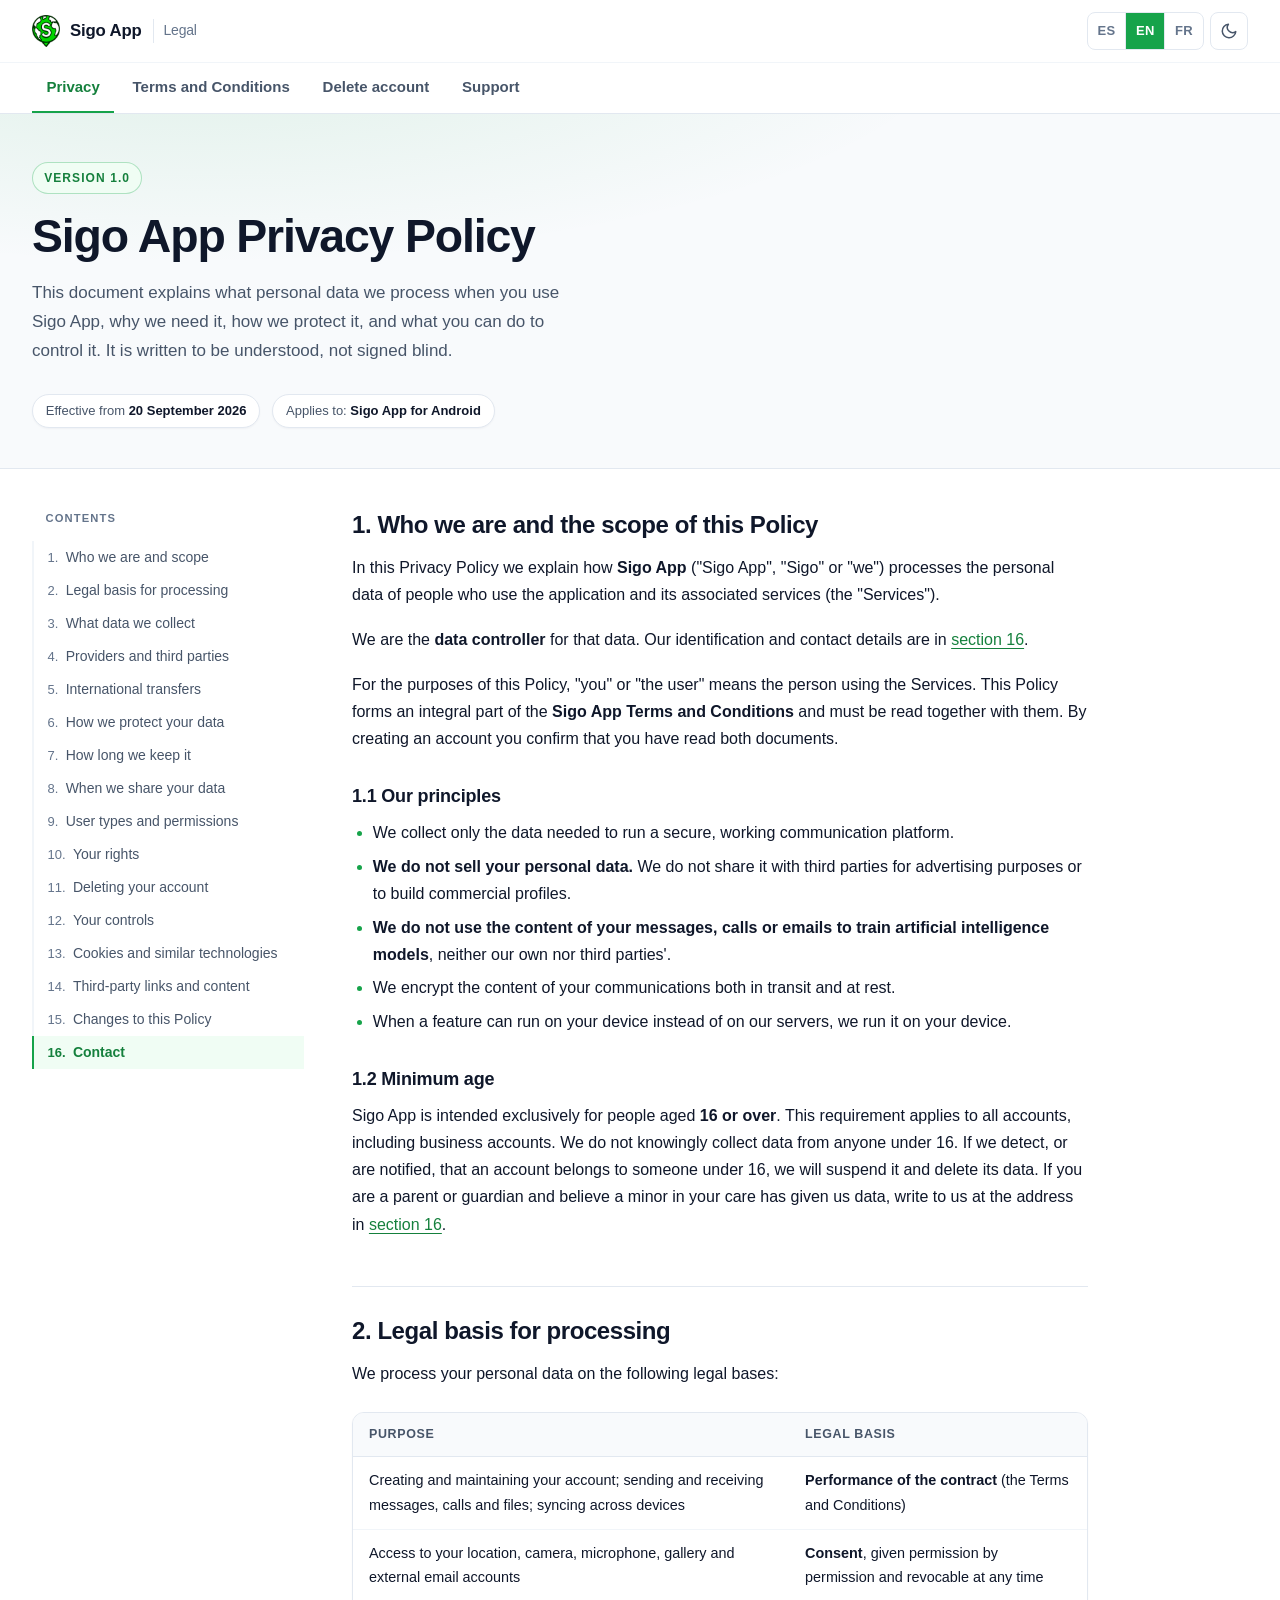
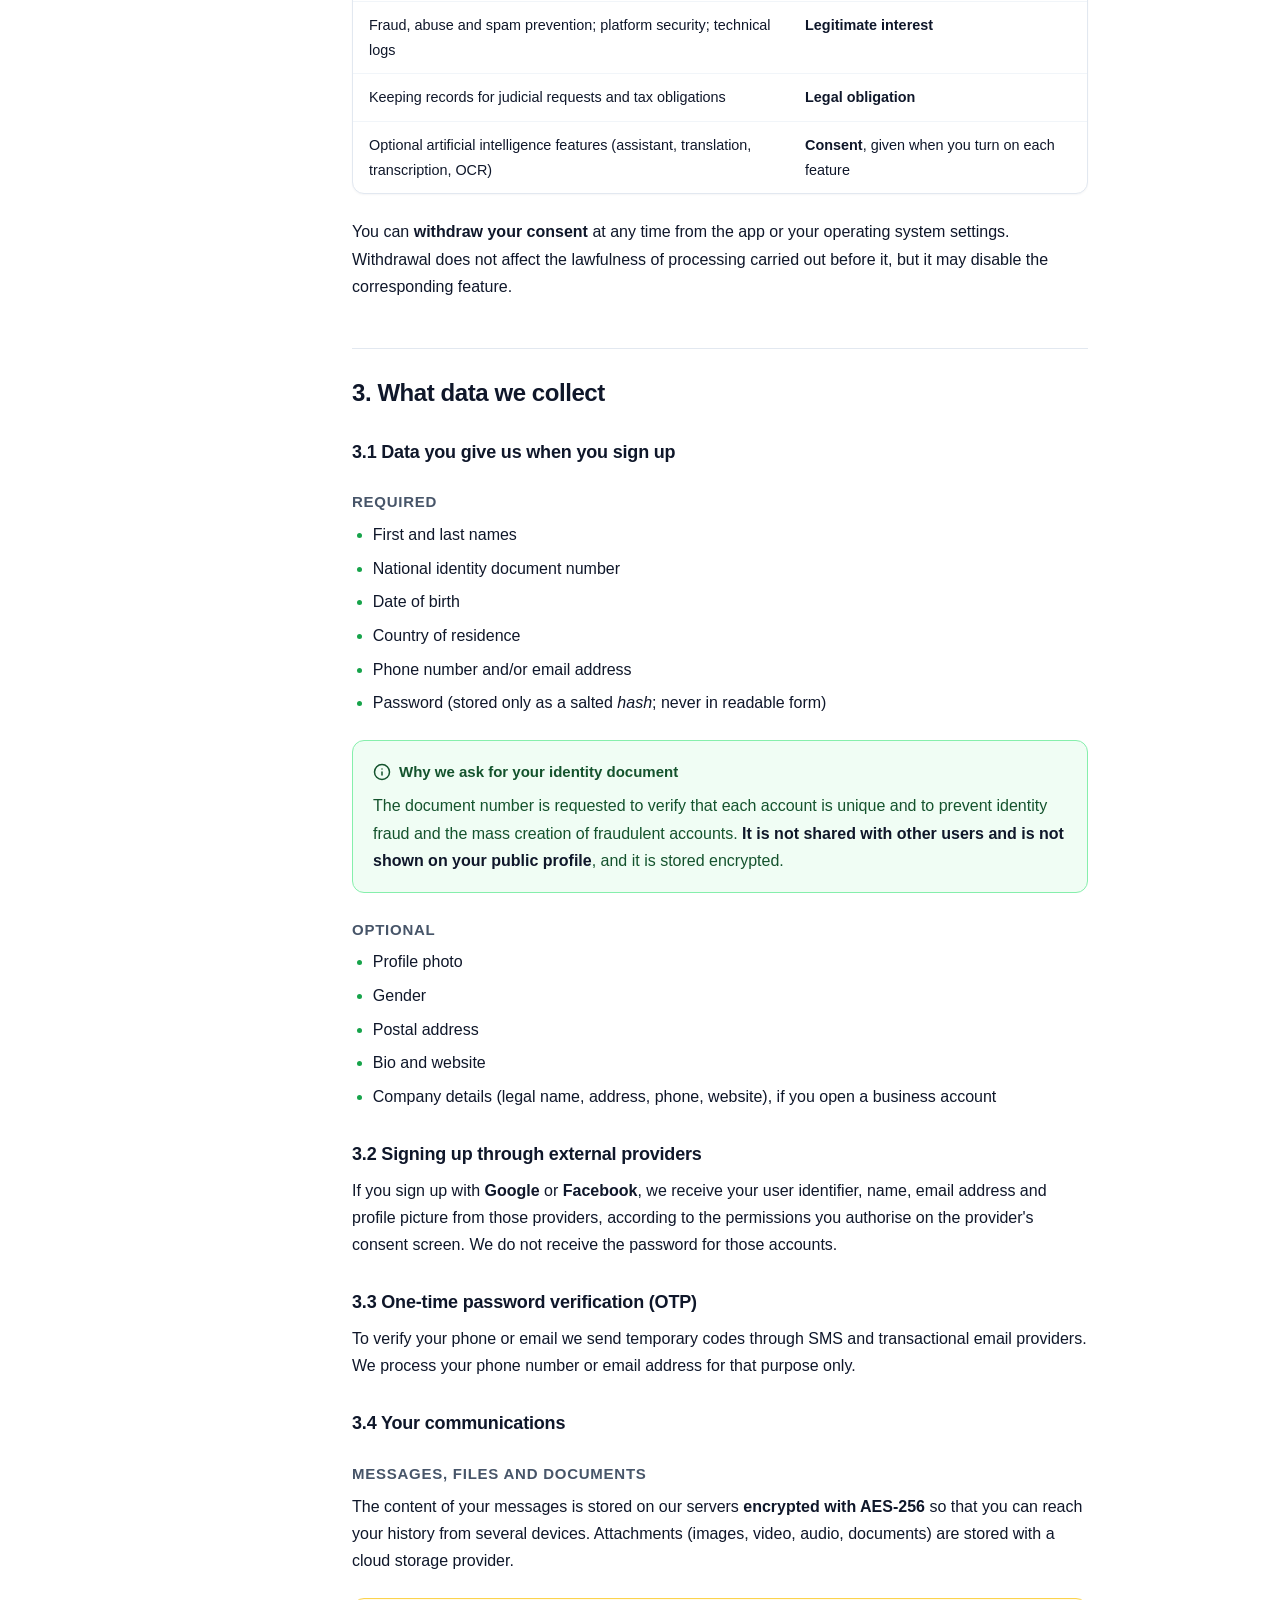
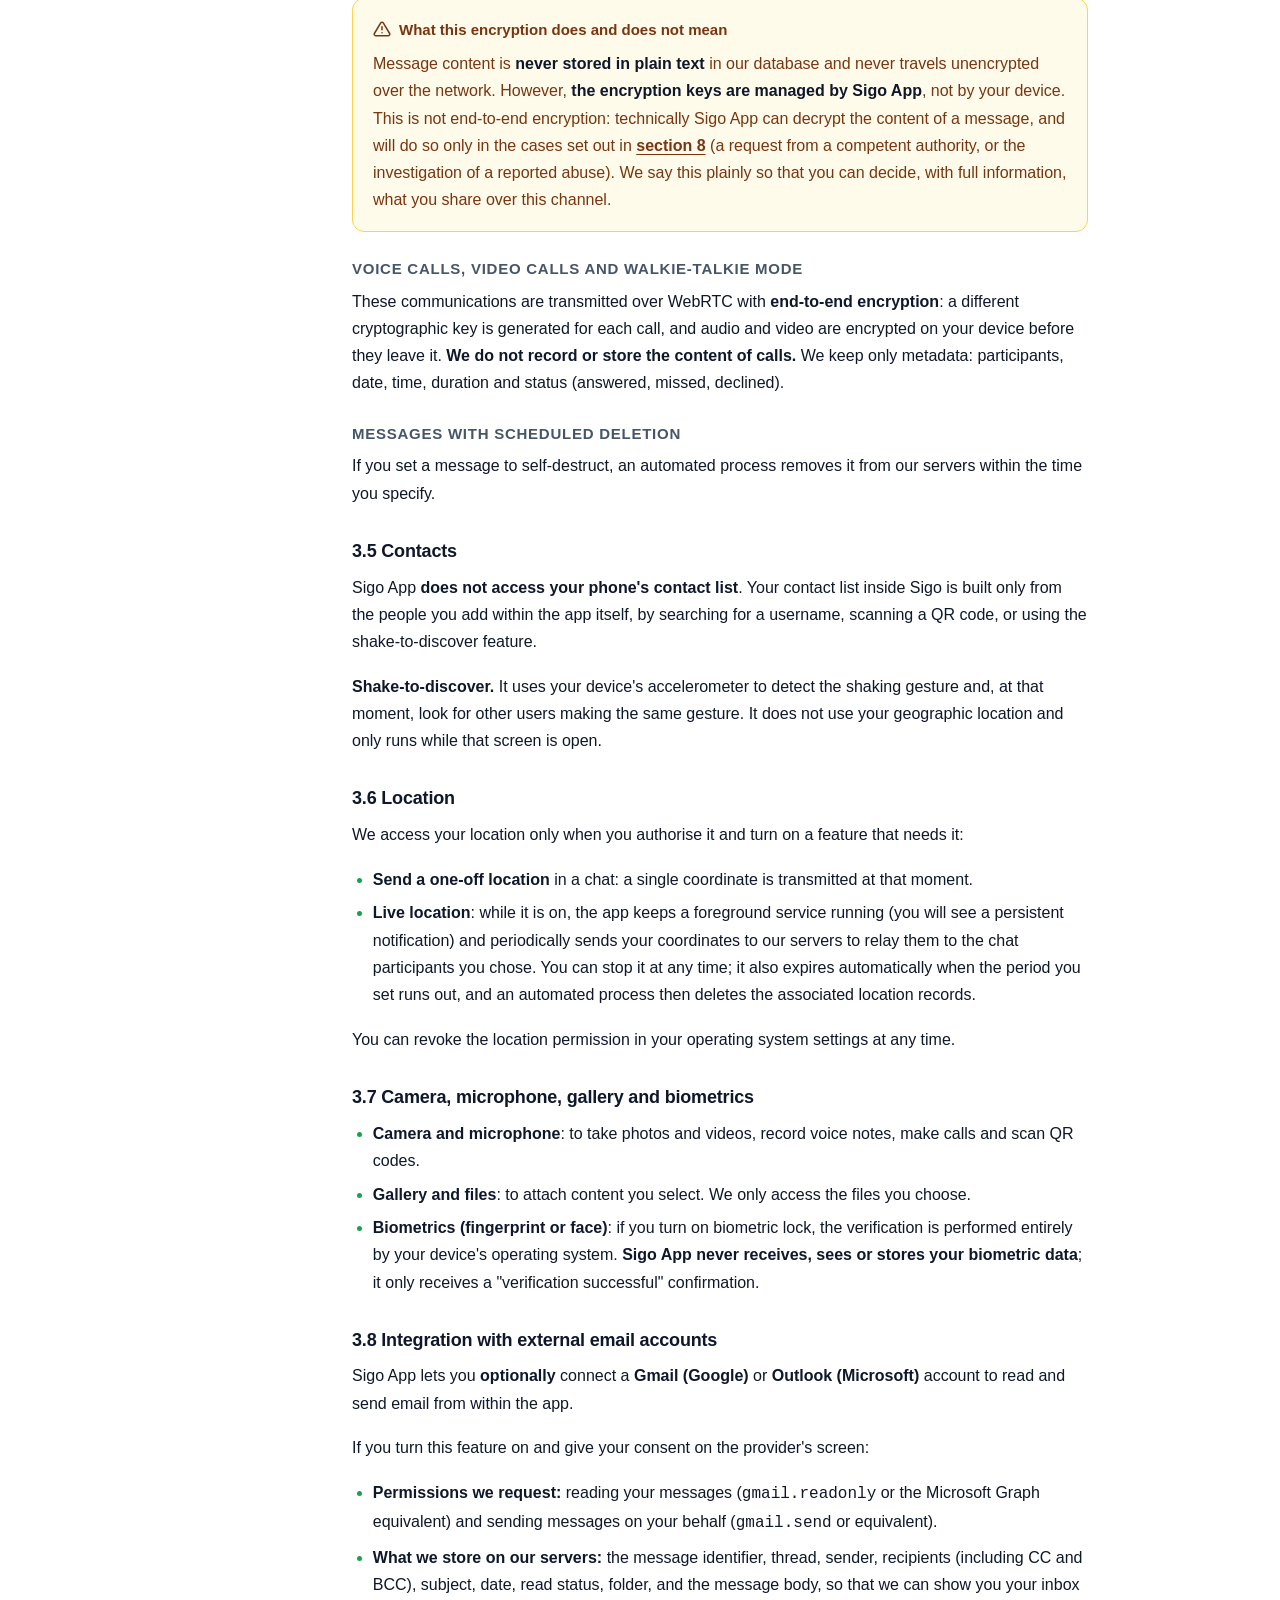
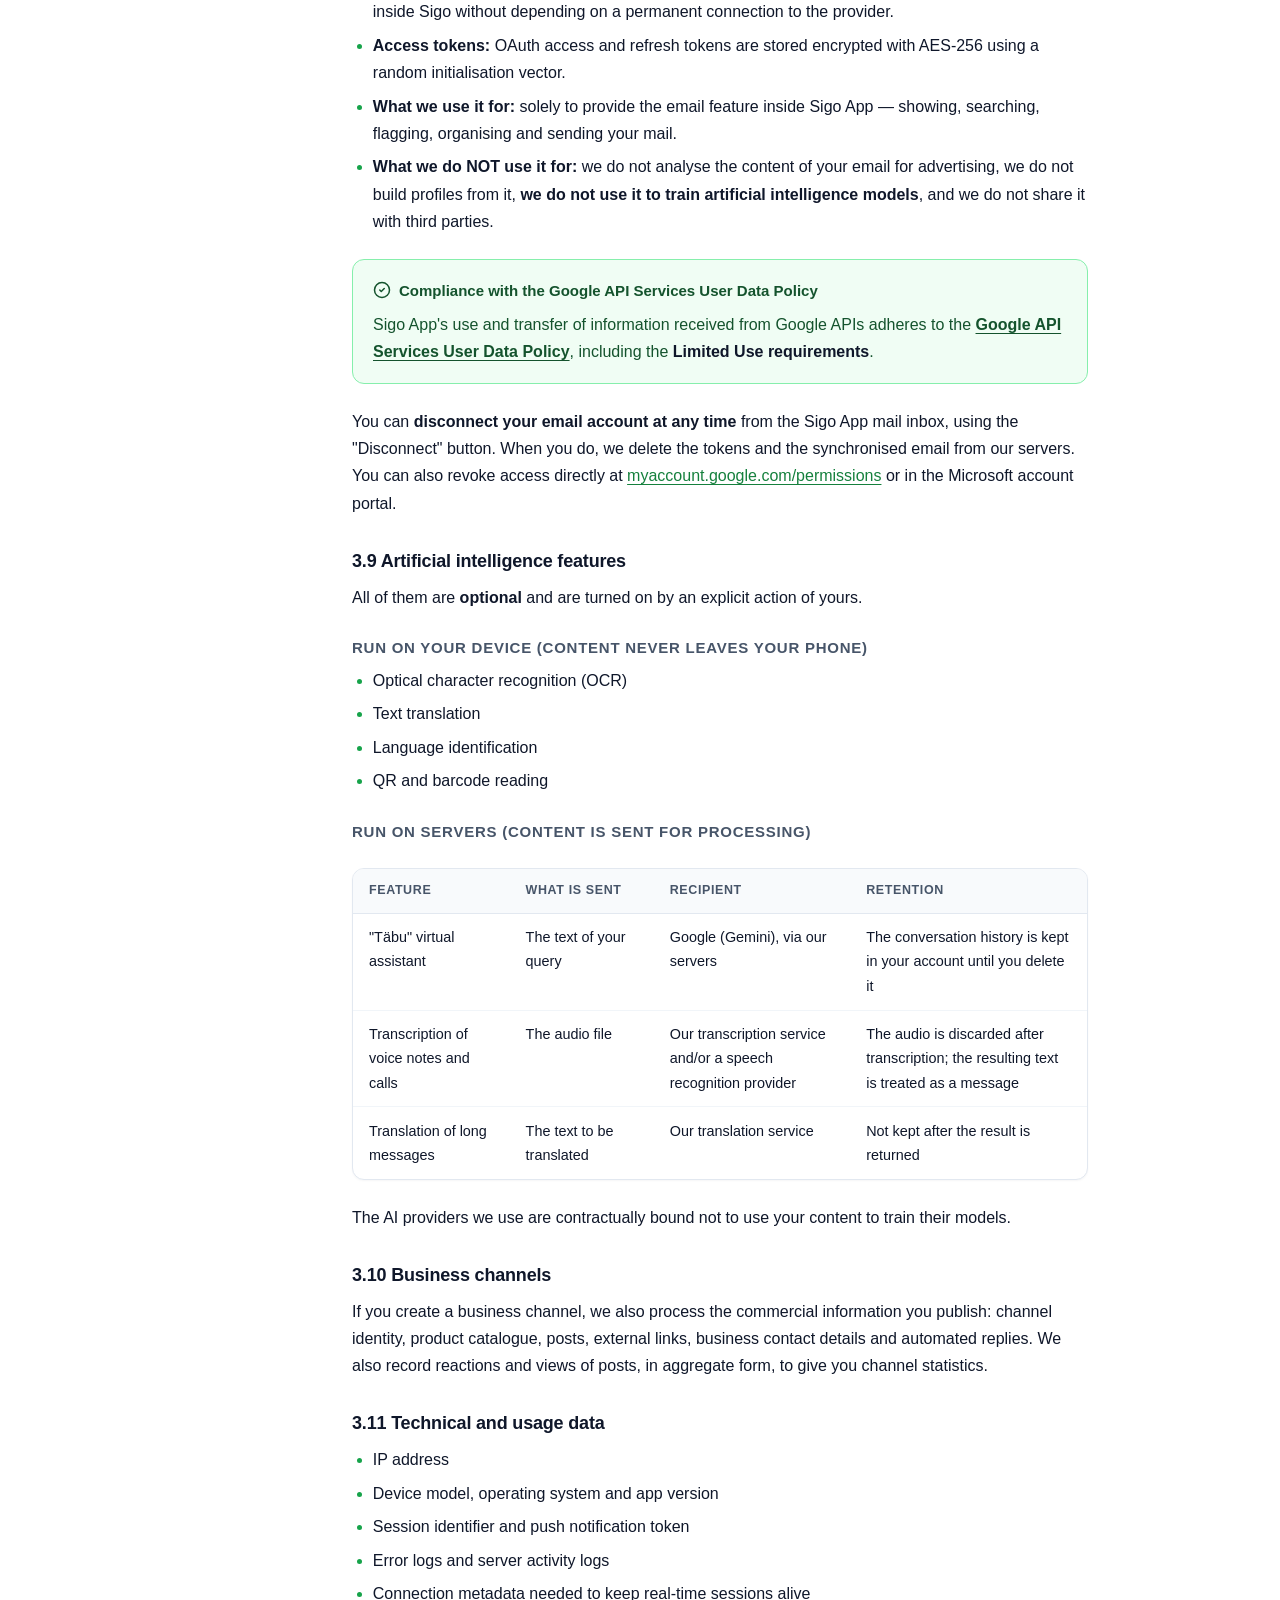
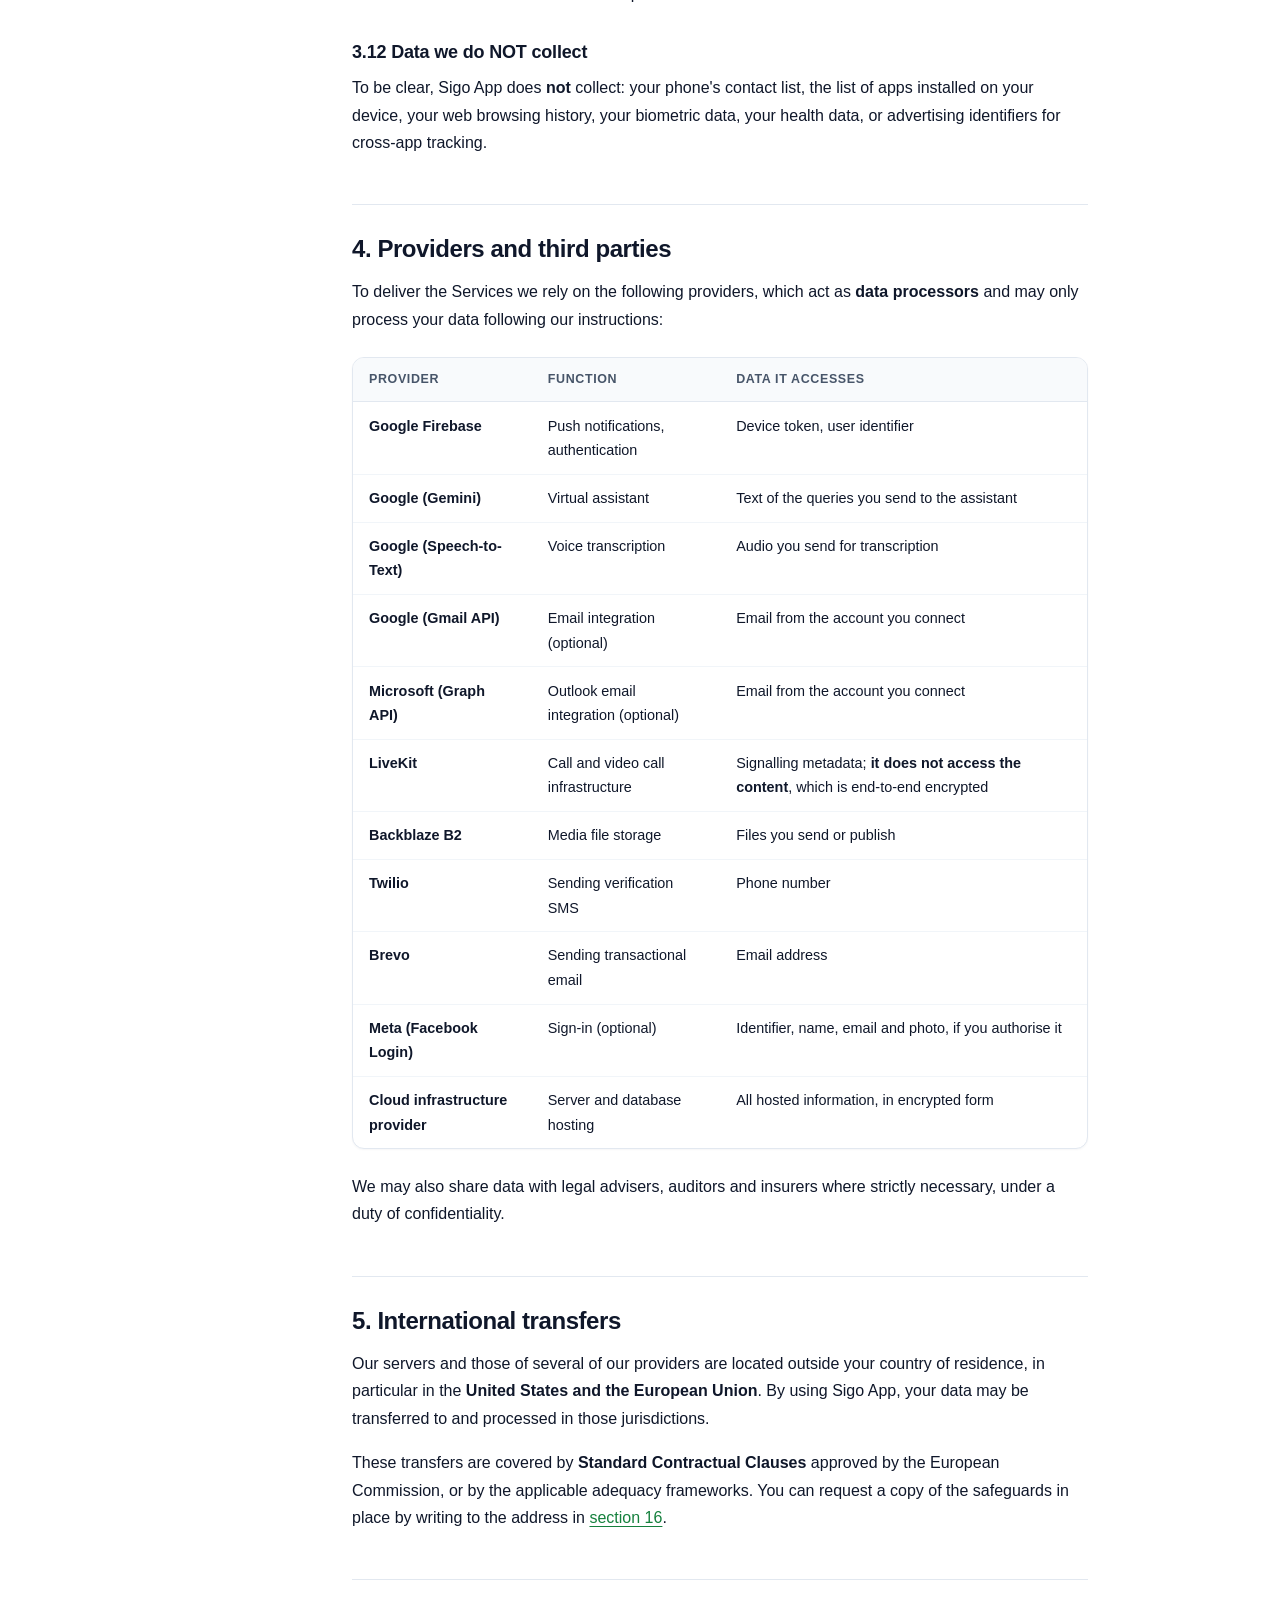
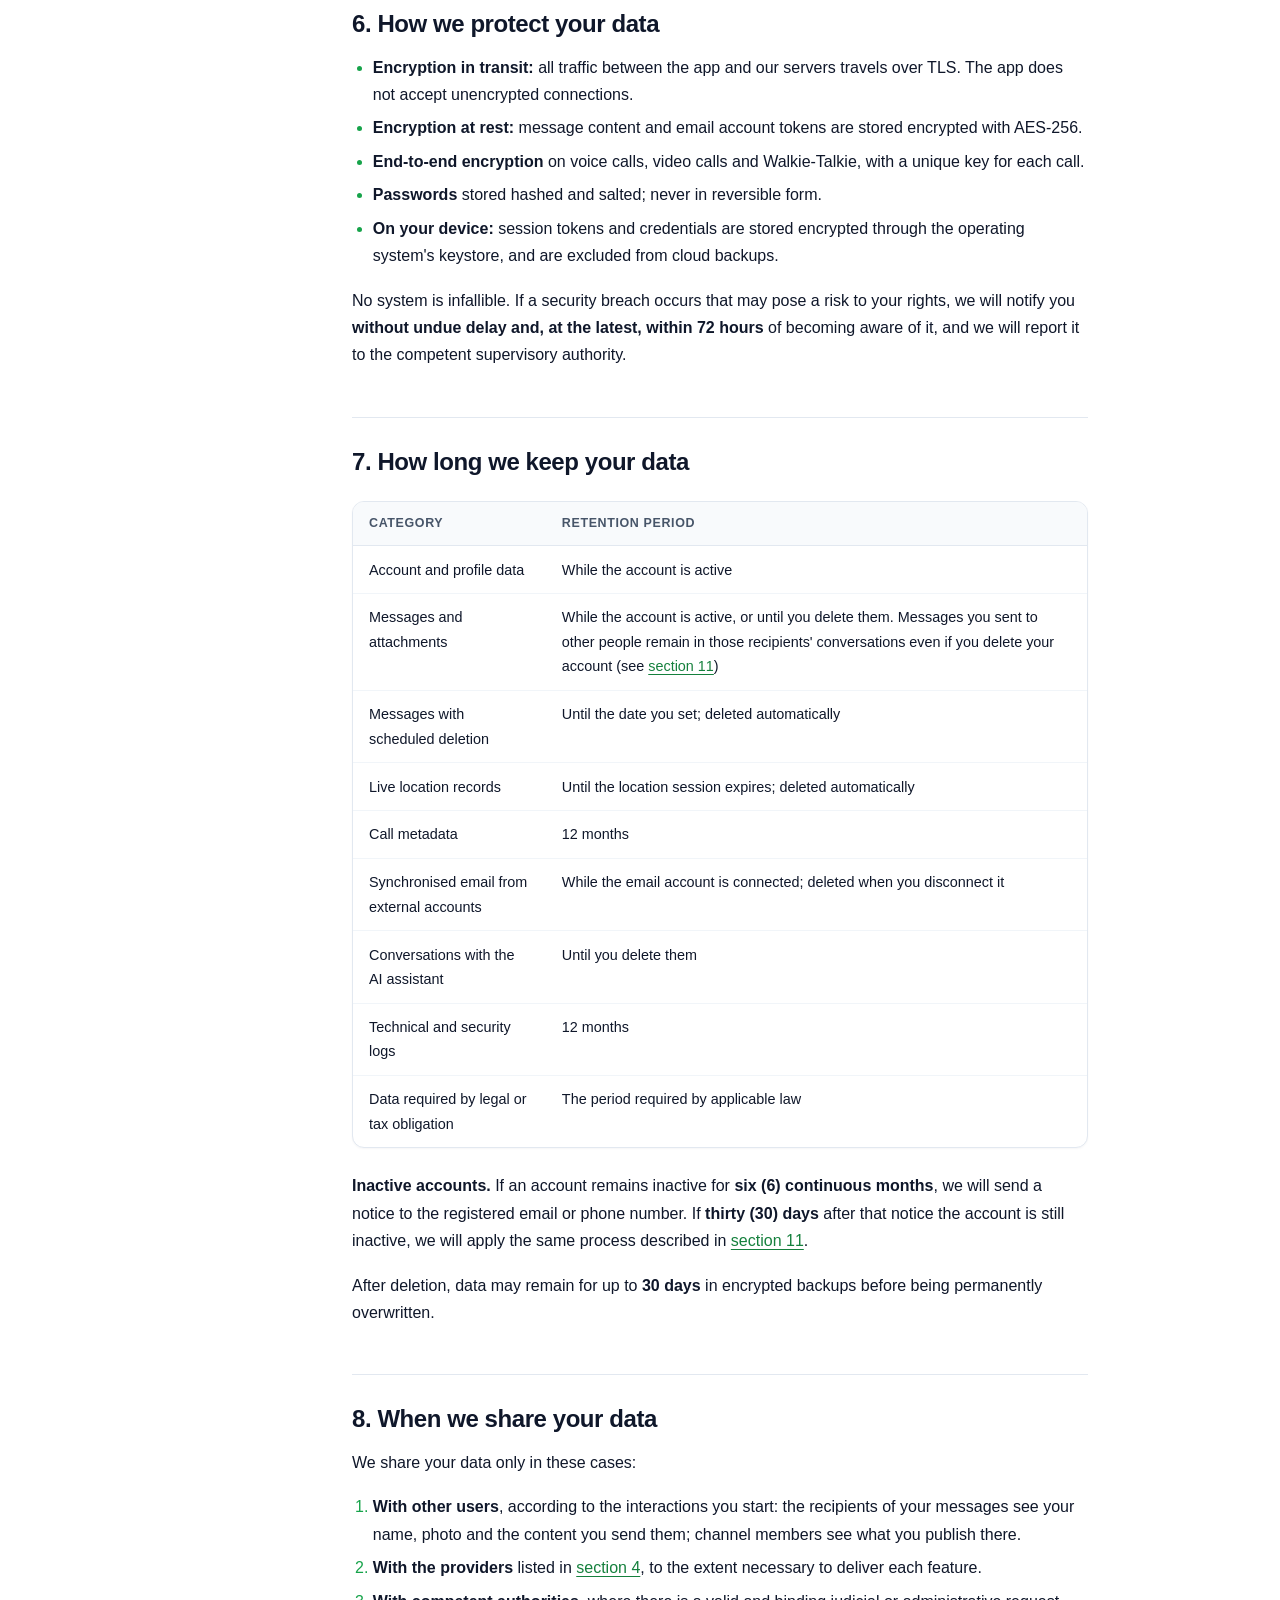
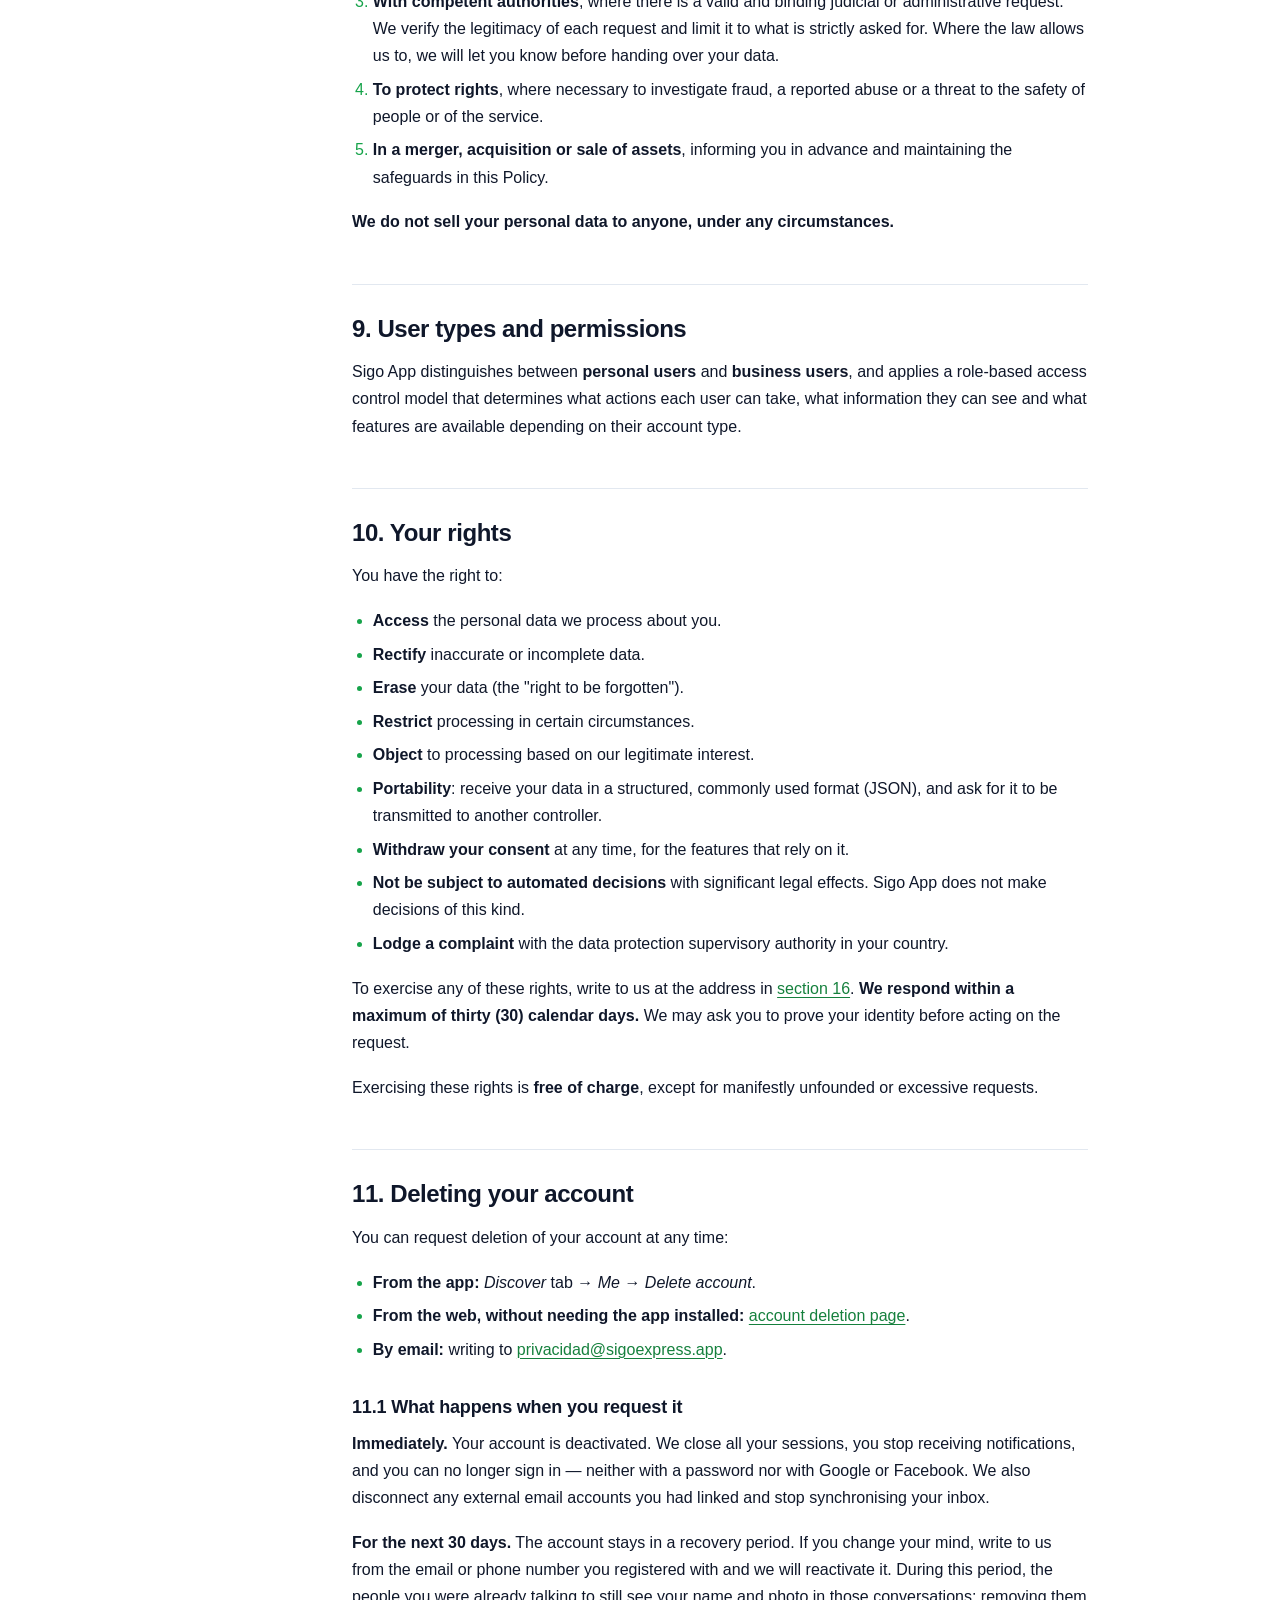
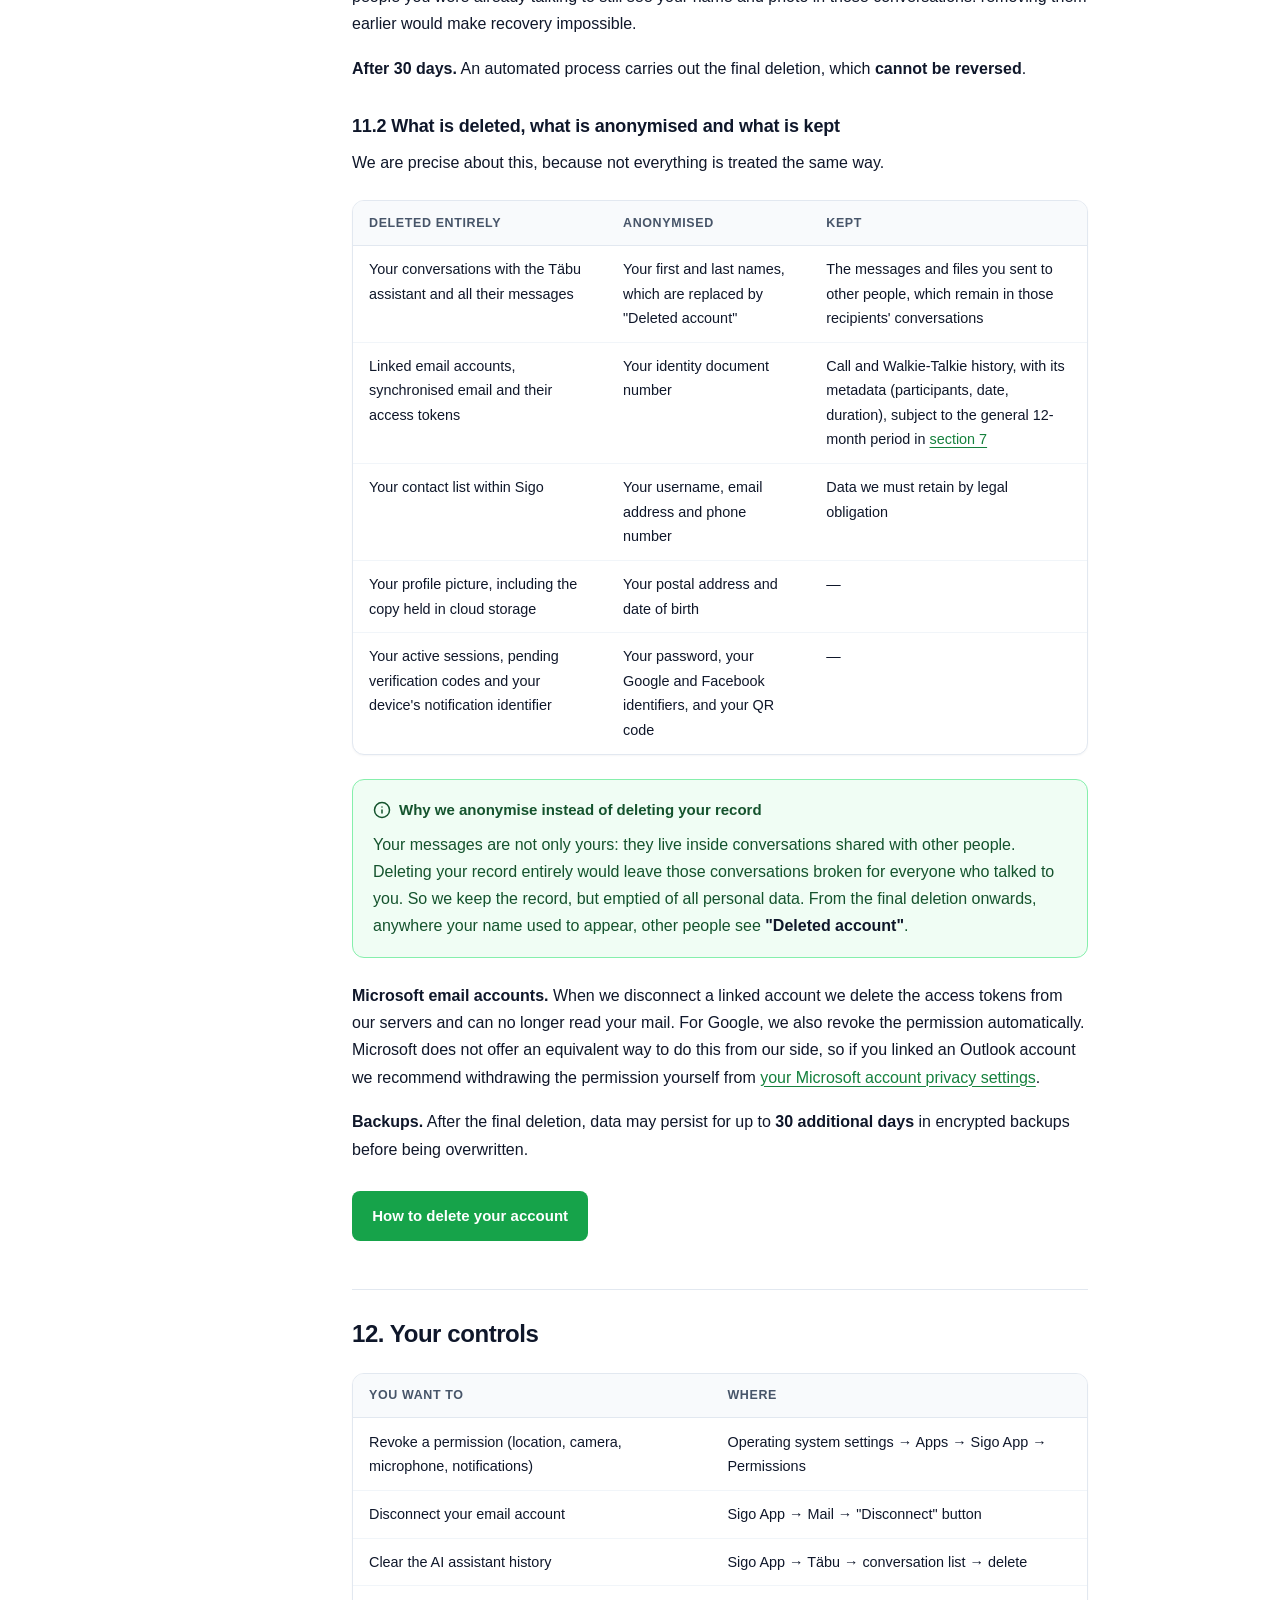
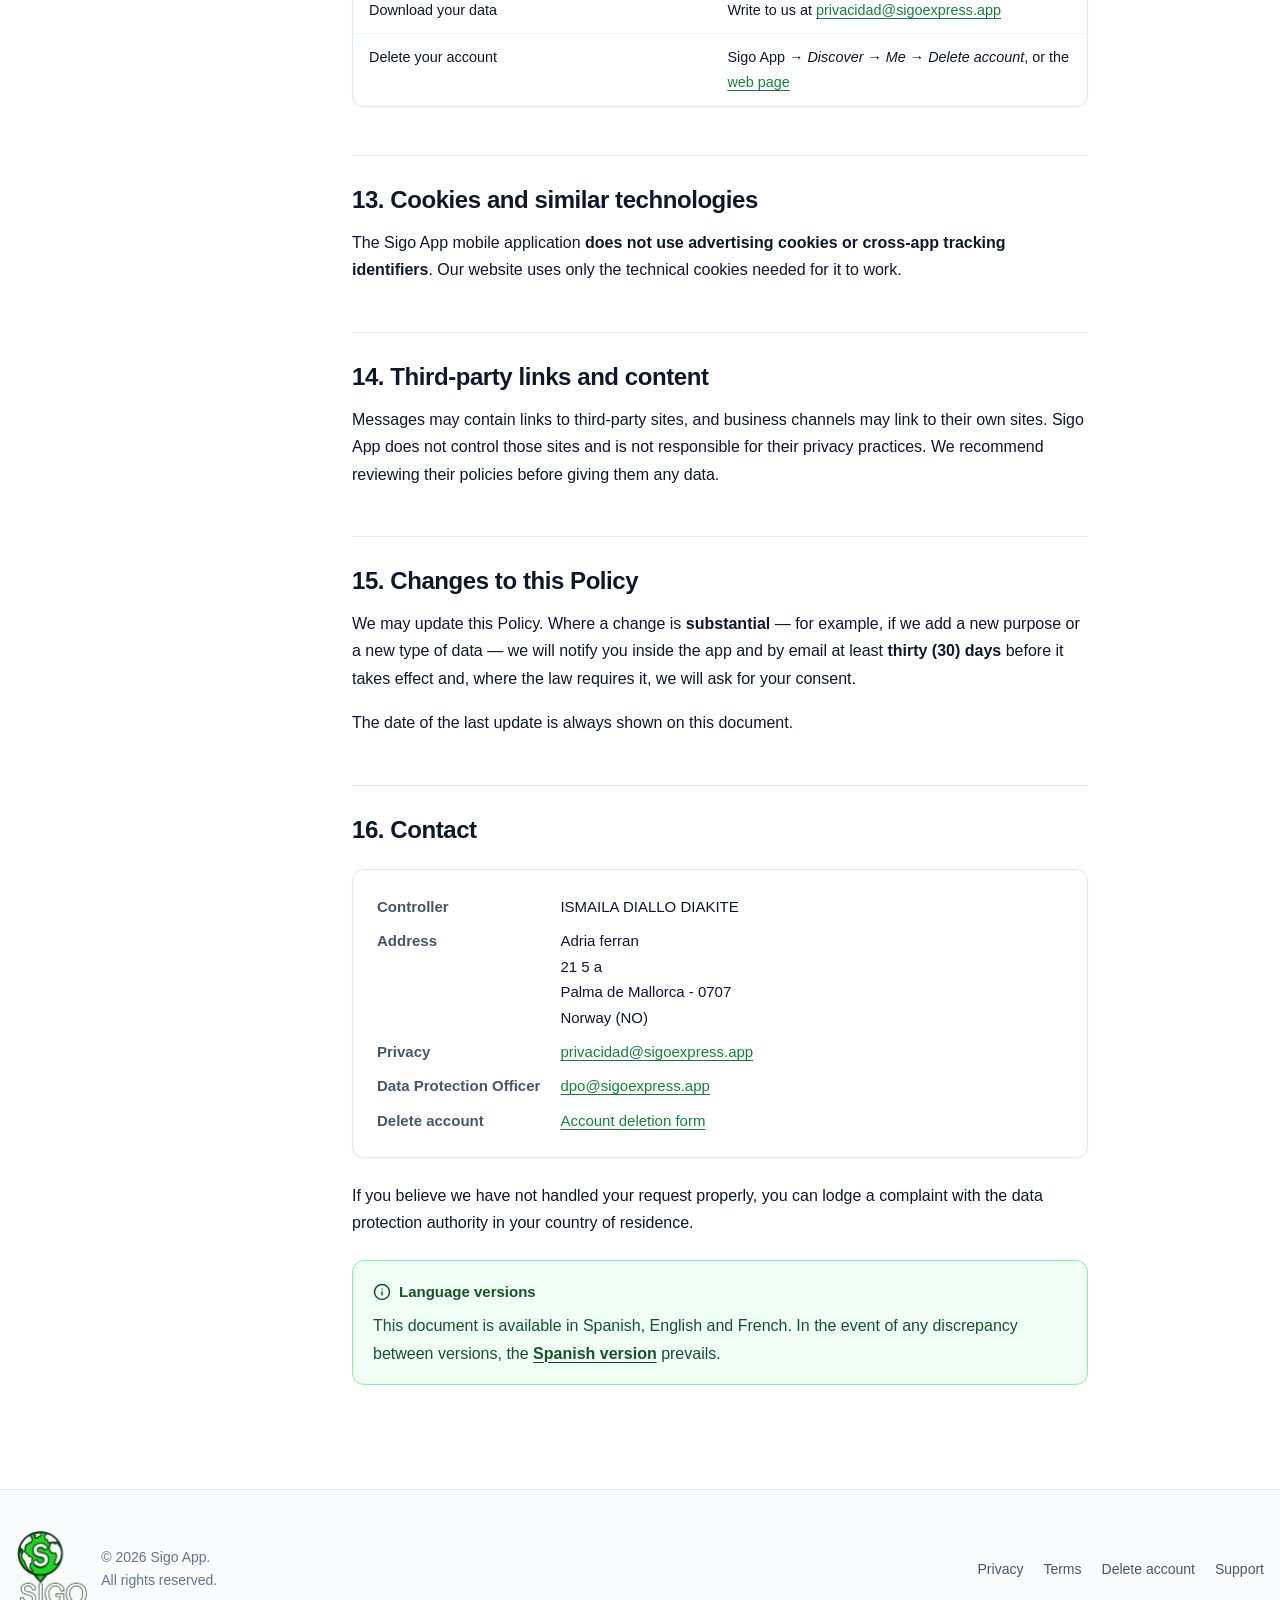
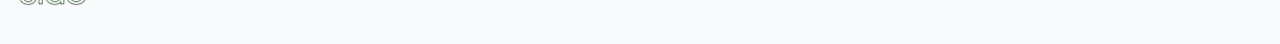
==== en/index.html @ d5df41c6 "Publicar políticas legales de Sigo App" ====
<!doctype html>
<html lang="en">
<head>
<meta charset="utf-8">
<meta name="viewport" content="width=device-width, initial-scale=1">
<title>Privacy Policy · Sigo App</title>
<meta name="description" content="Sigo App Privacy Policy: what data we collect, how we protect it, who we share it with, and how to exercise your rights.">
<meta name="robots" content="index, follow">
<meta property="og:type" content="website">
<meta property="og:title" content="Privacy Policy · Sigo App">
<meta property="og:description" content="What data Sigo App collects, how it protects it, and how to exercise your rights.">
<meta property="og:locale" content="en_US">
<link rel="alternate" hreflang="es" href="../index.html">
<link rel="alternate" hreflang="en" href="../en/index.html">
<link rel="alternate" hreflang="fr" href="../fr/index.html">
<link rel="alternate" hreflang="x-default" href="../index.html">
<link rel="icon" type="image/png" sizes="32x32" href="../assets/favicon-32.png">
<link rel="apple-touch-icon" sizes="180x180" href="../assets/apple-touch-icon.png">
<meta property="og:image" content="../assets/og-image.png">
<link rel="stylesheet" href="../assets/styles.css">
</head>
<body>

<a class="skip-link" href="#contenido">Skip to content</a>

<header class="site-header">
  <div class="site-header__inner">
    <a class="brand" href="../en/index.html">
      <img class="brand__logo" src="../assets/logo-mark.png" alt="" width="85" height="96">
      Sigo App
      <span class="brand__sub">Legal</span>
    </a>

    <div class="site-header__spacer"></div>

    <div class="header-actions">
      <nav class="lang-switch" aria-label="Language">
        <a href="../index.html" hreflang="es" lang="es" title="Español">ES</a>
        <a href="../en/index.html" hreflang="en" lang="en" aria-current="true" title="English">EN</a>
        <a href="../fr/index.html" hreflang="fr" lang="fr" title="Français">FR</a>
      </nav>
      <button class="icon-btn toc-toggle" data-toc-toggle aria-expanded="false"
              aria-controls="toc" aria-label="Open contents">
        <svg viewBox="0 0 24 24" fill="none" stroke="currentColor" stroke-width="2"
             stroke-linecap="round" aria-hidden="true">
          <path d="M4 6h16M4 12h16M4 18h16"/>
        </svg>
      </button>
      <button class="icon-btn" data-theme-toggle aria-label="Switch theme">
        <svg viewBox="0 0 24 24" fill="none" stroke="currentColor" stroke-width="2"
             stroke-linecap="round" stroke-linejoin="round" aria-hidden="true">
          <path d="M21 12.79A9 9 0 1 1 11.21 3 7 7 0 0 0 21 12.79Z"/>
        </svg>
      </button>
    </div>
  </div>

  <nav class="site-nav" aria-label="Legal documents">
    <div class="site-nav__inner">
      <a href="../en/index.html" aria-current="page">Privacy</a>
      <a href="../en/terms.html">Terms and Conditions</a>
      <a href="../en/delete-account.html">Delete account</a>
      <a href="../en/support.html">Support</a>
    </div>
  </nav>
</header>

<section class="hero">
  <div class="hero__inner">
    <p class="eyebrow">Version 1.0</p>
    <h1>Sigo App Privacy Policy</h1>
    <p class="hero__lede">
      This document explains what personal data we process when you use Sigo App, why we need it, how we protect it, and what you can do to control it. It is written to be understood, not signed blind.
    </p>
    <ul class="hero__meta">
      <li>Effective from <strong>20 September 2026</strong></li>
      <li>Applies to: <strong>Sigo App for Android</strong></li>
    </ul>
  </div>
</section>

<button class="toc-scrim" aria-hidden="true" tabindex="-1"></button>

<div class="layout">

  <nav class="toc" id="toc" aria-label="Table of contents">
    <p class="toc__title">Contents</p>
    <ol>
      <li><a href="#quienes-somos">Who we are and scope</a></li>
      <li><a href="#base-legal">Legal basis for processing</a></li>
      <li><a href="#datos">What data we collect</a></li>
      <li><a href="#proveedores">Providers and third parties</a></li>
      <li><a href="#transferencias">International transfers</a></li>
      <li><a href="#seguridad">How we protect your data</a></li>
      <li><a href="#retencion">How long we keep it</a></li>
      <li><a href="#comparticion">When we share your data</a></li>
      <li><a href="#roles">User types and permissions</a></li>
      <li><a href="#derechos">Your rights</a></li>
      <li><a href="#eliminacion">Deleting your account</a></li>
      <li><a href="#controles">Your controls</a></li>
      <li><a href="#cookies">Cookies and similar technologies</a></li>
      <li><a href="#terceros-enlaces">Third-party links and content</a></li>
      <li><a href="#cambios">Changes to this Policy</a></li>
      <li><a href="#contacto">Contact</a></li>
    </ol>
  </nav>

  <main class="prose" id="contenido">


    <h2 id="quienes-somos">1. Who we are and the scope of this Policy</h2>

    <p>
      In this Privacy Policy we explain how <strong>Sigo App</strong>
      ("Sigo App", "Sigo" or "we") processes the personal data of people who
      use the application and its associated services (the "Services").
    </p>

    <p>
      We are the <strong>data controller</strong> for that data. Our identification
      and contact details are in <a href="#contacto">section 16</a>.
    </p>

    <p>
      For the purposes of this Policy, "you" or "the user" means the person
      using the Services. This Policy forms an integral part of the
      <strong>Sigo App Terms and Conditions</strong> and must be read together
      with them. By creating an account you confirm that you have read both
      documents.
    </p>

    <h3 id="principios">1.1 Our principles</h3>

    <ul>
      <li>We collect only the data needed to run a secure, working communication platform.</li>
      <li><strong>We do not sell your personal data.</strong> We do not share it with third parties for advertising purposes or to build commercial profiles.</li>
      <li><strong>We do not use the content of your messages, calls or emails to train artificial intelligence models</strong>, neither our own nor third parties'.</li>
      <li>We encrypt the content of your communications both in transit and at rest.</li>
      <li>When a feature can run on your device instead of on our servers, we run it on your device.</li>
    </ul>

    <h3 id="edad">1.2 Minimum age</h3>

    <p>
      Sigo App is intended exclusively for people aged <strong>16 or over</strong>.
      This requirement applies to all accounts, including business accounts. We
      do not knowingly collect data from anyone under 16. If we detect, or are
      notified, that an account belongs to someone under 16, we will suspend it
      and delete its data. If you are a parent or guardian and believe a minor
      in your care has given us data, write to us at the address in
      <a href="#contacto">section 16</a>.
    </p>

    <h2 id="base-legal">2. Legal basis for processing</h2>

    <p>We process your personal data on the following legal bases:</p>

    <div class="table-wrap">
      <table>
        <thead>
          <tr><th scope="col">Purpose</th><th scope="col">Legal basis</th></tr>
        </thead>
        <tbody>
          <tr>
            <td>Creating and maintaining your account; sending and receiving messages, calls and files; syncing across devices</td>
            <td><strong>Performance of the contract</strong> (the Terms and Conditions)</td>
          </tr>
          <tr>
            <td>Access to your location, camera, microphone, gallery and external email accounts</td>
            <td><strong>Consent</strong>, given permission by permission and revocable at any time</td>
          </tr>
          <tr>
            <td>Fraud, abuse and spam prevention; platform security; technical logs</td>
            <td><strong>Legitimate interest</strong></td>
          </tr>
          <tr>
            <td>Keeping records for judicial requests and tax obligations</td>
            <td><strong>Legal obligation</strong></td>
          </tr>
          <tr>
            <td>Optional artificial intelligence features (assistant, translation, transcription, OCR)</td>
            <td><strong>Consent</strong>, given when you turn on each feature</td>
          </tr>
        </tbody>
      </table>
    </div>

    <p>
      You can <strong>withdraw your consent</strong> at any time from the app or
      your operating system settings. Withdrawal does not affect the lawfulness
      of processing carried out before it, but it may disable the corresponding
      feature.
    </p>

    <h2 id="datos">3. What data we collect</h2>

    <h3 id="datos-registro">3.1 Data you give us when you sign up</h3>

    <h4>Required</h4>
    <ul>
      <li>First and last names</li>
      <li>National identity document number</li>
      <li>Date of birth</li>
      <li>Country of residence</li>
      <li>Phone number and/or email address</li>
      <li>Password (stored only as a salted <em>hash</em>; never in readable form)</li>
    </ul>

    <div class="callout">
      <div class="callout__title">
        <svg viewBox="0 0 24 24" fill="none" stroke="currentColor" stroke-width="2"
             stroke-linecap="round" stroke-linejoin="round" aria-hidden="true">
          <circle cx="12" cy="12" r="10"/><path d="M12 16v-4M12 8h.01"/>
        </svg>
        Why we ask for your identity document
      </div>
      <p>
        The document number is requested to verify that each account is unique
        and to prevent identity fraud and the mass creation of fraudulent
        accounts. <strong>It is not shared with other users and is not shown on
        your public profile</strong>, and it is stored encrypted.
      </p>
    </div>

    <h4>Optional</h4>
    <ul>
      <li>Profile photo</li>
      <li>Gender</li>
      <li>Postal address</li>
      <li>Bio and website</li>
      <li>Company details (legal name, address, phone, website), if you open a business account</li>
    </ul>

    <h3 id="datos-social">3.2 Signing up through external providers</h3>
    <p>
      If you sign up with <strong>Google</strong> or <strong>Facebook</strong>,
      we receive your user identifier, name, email address and profile picture
      from those providers, according to the permissions you authorise on the
      provider's consent screen. We do not receive the password for those
      accounts.
    </p>

    <h3 id="datos-otp">3.3 One-time password verification (OTP)</h3>
    <p>
      To verify your phone or email we send temporary codes through SMS and
      transactional email providers. We process your phone number or email
      address for that purpose only.
    </p>

    <h3 id="datos-comunicaciones">3.4 Your communications</h3>

    <h4>Messages, files and documents</h4>
    <p>
      The content of your messages is stored on our servers
      <strong>encrypted with AES-256</strong> so that you can reach your history
      from several devices. Attachments (images, video, audio, documents) are
      stored with a cloud storage provider.
    </p>

    <div class="callout callout--warn">
      <div class="callout__title">
        <svg viewBox="0 0 24 24" fill="none" stroke="currentColor" stroke-width="2"
             stroke-linecap="round" stroke-linejoin="round" aria-hidden="true">
          <path d="M12 9v4M12 17h.01"/>
          <path d="M10.29 3.86 1.82 18a2 2 0 0 0 1.71 3h16.94a2 2 0 0 0 1.71-3L13.71 3.86a2 2 0 0 0-3.42 0Z"/>
        </svg>
        What this encryption does and does not mean
      </div>
      <p>
        Message content is <strong>never stored in plain text</strong> in our
        database and never travels unencrypted over the network. However,
        <strong>the encryption keys are managed by Sigo App</strong>, not by
        your device. This is not end-to-end encryption: technically Sigo App can
        decrypt the content of a message, and will do so only in the cases set
        out in <a href="#comparticion">section 8</a> (a request from a competent
        authority, or the investigation of a reported abuse). We say this
        plainly so that you can decide, with full information, what you share
        over this channel.
      </p>
    </div>

    <h4>Voice calls, video calls and Walkie-Talkie mode</h4>
    <p>
      These communications are transmitted over WebRTC with
      <strong>end-to-end encryption</strong>: a different cryptographic key is
      generated for each call, and audio and video are encrypted on your device
      before they leave it.
      <strong>We do not record or store the content of calls.</strong> We keep
      only metadata: participants, date, time, duration and status (answered,
      missed, declined).
    </p>

    <h4>Messages with scheduled deletion</h4>
    <p>
      If you set a message to self-destruct, an automated process removes it
      from our servers within the time you specify.
    </p>

    <h3 id="datos-contactos">3.5 Contacts</h3>
    <p>
      Sigo App <strong>does not access your phone's contact list</strong>. Your
      contact list inside Sigo is built only from the people you add within the
      app itself, by searching for a username, scanning a QR code, or using the
      shake-to-discover feature.
    </p>
    <p>
      <strong>Shake-to-discover.</strong> It uses your device's accelerometer to
      detect the shaking gesture and, at that moment, look for other users
      making the same gesture. It does not use your geographic location and only
      runs while that screen is open.
    </p>

    <h3 id="datos-ubicacion">3.6 Location</h3>
    <p>We access your location only when you authorise it and turn on a feature that needs it:</p>
    <ul>
      <li><strong>Send a one-off location</strong> in a chat: a single coordinate is transmitted at that moment.</li>
      <li><strong>Live location</strong>: while it is on, the app keeps a foreground service running (you will see a persistent notification) and periodically sends your coordinates to our servers to relay them to the chat participants you chose. You can stop it at any time; it also expires automatically when the period you set runs out, and an automated process then deletes the associated location records.</li>
    </ul>
    <p>You can revoke the location permission in your operating system settings at any time.</p>

    <h3 id="datos-sensores">3.7 Camera, microphone, gallery and biometrics</h3>
    <ul>
      <li><strong>Camera and microphone</strong>: to take photos and videos, record voice notes, make calls and scan QR codes.</li>
      <li><strong>Gallery and files</strong>: to attach content you select. We only access the files you choose.</li>
      <li><strong>Biometrics (fingerprint or face)</strong>: if you turn on biometric lock, the verification is performed entirely by your device's operating system. <strong>Sigo App never receives, sees or stores your biometric data</strong>; it only receives a "verification successful" confirmation.</li>
    </ul>

    <h3 id="datos-correo">3.8 Integration with external email accounts</h3>

    <p>
      Sigo App lets you <strong>optionally</strong> connect a
      <strong>Gmail (Google)</strong> or <strong>Outlook (Microsoft)</strong>
      account to read and send email from within the app.
    </p>

    <p>If you turn this feature on and give your consent on the provider's screen:</p>

    <ul>
      <li><strong>Permissions we request:</strong> reading your messages (<code>gmail.readonly</code> or the Microsoft Graph equivalent) and sending messages on your behalf (<code>gmail.send</code> or equivalent).</li>
      <li><strong>What we store on our servers:</strong> the message identifier, thread, sender, recipients (including CC and BCC), subject, date, read status, folder, and the message body, so that we can show you your inbox inside Sigo without depending on a permanent connection to the provider.</li>
      <li><strong>Access tokens:</strong> OAuth access and refresh tokens are stored encrypted with AES-256 using a random initialisation vector.</li>
      <li><strong>What we use it for:</strong> solely to provide the email feature inside Sigo App — showing, searching, flagging, organising and sending your mail.</li>
      <li><strong>What we do NOT use it for:</strong> we do not analyse the content of your email for advertising, we do not build profiles from it, <strong>we do not use it to train artificial intelligence models</strong>, and we do not share it with third parties.</li>
    </ul>

    <div class="callout">
      <div class="callout__title">
        <svg viewBox="0 0 24 24" fill="none" stroke="currentColor" stroke-width="2"
             stroke-linecap="round" stroke-linejoin="round" aria-hidden="true">
          <path d="M9 12l2 2 4-4"/><circle cx="12" cy="12" r="10"/>
        </svg>
        Compliance with the Google API Services User Data Policy
      </div>
      <p>
        Sigo App's use and transfer of information received from Google APIs
        adheres to the
        <a href="https://developers.google.com/terms/api-services-user-data-policy" target="_blank" rel="noopener noreferrer">Google
        API Services User Data Policy</a>, including the
        <strong>Limited Use requirements</strong>.
      </p>
    </div>

    <p>
      You can <strong>disconnect your email account at any time</strong> from
      the Sigo App mail inbox, using the "Disconnect" button. When you do, we delete the tokens and the
      synchronised email from our servers. You can also revoke access directly
      at
      <a href="https://myaccount.google.com/permissions" target="_blank" rel="noopener noreferrer">myaccount.google.com/permissions</a>
      or in the Microsoft account portal.
    </p>

    <h3 id="datos-ia">3.9 Artificial intelligence features</h3>

    <p>All of them are <strong>optional</strong> and are turned on by an explicit action of yours.</p>

    <h4>Run on your device (content never leaves your phone)</h4>
    <ul>
      <li>Optical character recognition (OCR)</li>
      <li>Text translation</li>
      <li>Language identification</li>
      <li>QR and barcode reading</li>
    </ul>

    <h4>Run on servers (content is sent for processing)</h4>

    <div class="table-wrap">
      <table>
        <thead>
          <tr>
            <th scope="col">Feature</th>
            <th scope="col">What is sent</th>
            <th scope="col">Recipient</th>
            <th scope="col">Retention</th>
          </tr>
        </thead>
        <tbody>
          <tr>
            <td>"Täbu" virtual assistant</td>
            <td>The text of your query</td>
            <td>Google (Gemini), via our servers</td>
            <td>The conversation history is kept in your account until you delete it</td>
          </tr>
          <tr>
            <td>Transcription of voice notes and calls</td>
            <td>The audio file</td>
            <td>Our transcription service and/or a speech recognition provider</td>
            <td>The audio is discarded after transcription; the resulting text is treated as a message</td>
          </tr>
          <tr>
            <td>Translation of long messages</td>
            <td>The text to be translated</td>
            <td>Our translation service</td>
            <td>Not kept after the result is returned</td>
          </tr>
        </tbody>
      </table>
    </div>

    <p>
      The AI providers we use are contractually bound not to use your content to
      train their models.
    </p>

    <h3 id="datos-empresa">3.10 Business channels</h3>
    <p>
      If you create a business channel, we also process the commercial
      information you publish: channel identity, product catalogue, posts,
      external links, business contact details and automated replies. We also
      record reactions and views of posts, in aggregate form, to give you
      channel statistics.
    </p>

    <h3 id="datos-tecnicos">3.11 Technical and usage data</h3>
    <ul>
      <li>IP address</li>
      <li>Device model, operating system and app version</li>
      <li>Session identifier and push notification token</li>
      <li>Error logs and server activity logs</li>
      <li>Connection metadata needed to keep real-time sessions alive</li>
    </ul>

    <h3 id="datos-no">3.12 Data we do NOT collect</h3>
    <p>
      To be clear, Sigo App does <strong>not</strong> collect: your phone's
      contact list, the list of apps installed on your device, your web browsing
      history, your biometric data, your health data, or advertising identifiers
      for cross-app tracking.
    </p>

    <h2 id="proveedores">4. Providers and third parties</h2>

    <p>
      To deliver the Services we rely on the following providers, which act as
      <strong>data processors</strong> and may only process your data following
      our instructions:
    </p>

    <div class="table-wrap">
      <table>
        <thead>
          <tr>
            <th scope="col">Provider</th>
            <th scope="col">Function</th>
            <th scope="col">Data it accesses</th>
          </tr>
        </thead>
        <tbody>
          <tr><td><strong>Google Firebase</strong></td><td>Push notifications, authentication</td><td>Device token, user identifier</td></tr>
          <tr><td><strong>Google (Gemini)</strong></td><td>Virtual assistant</td><td>Text of the queries you send to the assistant</td></tr>
          <tr><td><strong>Google (Speech-to-Text)</strong></td><td>Voice transcription</td><td>Audio you send for transcription</td></tr>
          <tr><td><strong>Google (Gmail API)</strong></td><td>Email integration (optional)</td><td>Email from the account you connect</td></tr>
          <tr><td><strong>Microsoft (Graph API)</strong></td><td>Outlook email integration (optional)</td><td>Email from the account you connect</td></tr>
          <tr><td><strong>LiveKit</strong></td><td>Call and video call infrastructure</td><td>Signalling metadata; <strong>it does not access the content</strong>, which is end-to-end encrypted</td></tr>
          <tr><td><strong>Backblaze B2</strong></td><td>Media file storage</td><td>Files you send or publish</td></tr>
          <tr><td><strong>Twilio</strong></td><td>Sending verification SMS</td><td>Phone number</td></tr>
          <tr><td><strong>Brevo</strong></td><td>Sending transactional email</td><td>Email address</td></tr>
          <tr><td><strong>Meta (Facebook Login)</strong></td><td>Sign-in (optional)</td><td>Identifier, name, email and photo, if you authorise it</td></tr>
          <tr><td><strong>Cloud infrastructure provider</strong></td><td>Server and database hosting</td><td>All hosted information, in encrypted form</td></tr>
        </tbody>
      </table>
    </div>

    <p>
      We may also share data with legal advisers, auditors and insurers where
      strictly necessary, under a duty of confidentiality.
    </p>

    <h2 id="transferencias">5. International transfers</h2>
    <p>
      Our servers and those of several of our providers are located outside your
      country of residence, in particular in the
      <strong>United States and the European Union</strong>. By using Sigo App,
      your data may be transferred to and processed in those jurisdictions.
    </p>
    <p>
      These transfers are covered by <strong>Standard Contractual Clauses</strong>
      approved by the European Commission, or by the applicable adequacy
      frameworks. You can request a copy of the safeguards in place by writing
      to the address in <a href="#contacto">section 16</a>.
    </p>

    <h2 id="seguridad">6. How we protect your data</h2>
    <ul>
      <li><strong>Encryption in transit:</strong> all traffic between the app and our servers travels over TLS. The app does not accept unencrypted connections.</li>
      <li><strong>Encryption at rest:</strong> message content and email account tokens are stored encrypted with AES-256.</li>
      <li><strong>End-to-end encryption</strong> on voice calls, video calls and Walkie-Talkie, with a unique key for each call.</li>
      <li><strong>Passwords</strong> stored hashed and salted; never in reversible form.</li>
      <li><strong>On your device:</strong> session tokens and credentials are stored encrypted through the operating system's keystore, and are excluded from cloud backups.</li>
    </ul>
    <p>
      No system is infallible. If a security breach occurs that may pose a risk
      to your rights, we will notify you
      <strong>without undue delay and, at the latest, within 72 hours</strong>
      of becoming aware of it, and we will report it to the competent
      supervisory authority.
    </p>

    <h2 id="retencion">7. How long we keep your data</h2>

    <div class="table-wrap">
      <table>
        <thead>
          <tr><th scope="col">Category</th><th scope="col">Retention period</th></tr>
        </thead>
        <tbody>
          <tr><td>Account and profile data</td><td>While the account is active</td></tr>
          <tr><td>Messages and attachments</td><td>While the account is active, or until you delete them. Messages you sent to other people remain in those recipients' conversations even if you delete your account (see <a href="#eliminacion">section 11</a>)</td></tr>
          <tr><td>Messages with scheduled deletion</td><td>Until the date you set; deleted automatically</td></tr>
          <tr><td>Live location records</td><td>Until the location session expires; deleted automatically</td></tr>
          <tr><td>Call metadata</td><td>12 months</td></tr>
          <tr><td>Synchronised email from external accounts</td><td>While the email account is connected; deleted when you disconnect it</td></tr>
          <tr><td>Conversations with the AI assistant</td><td>Until you delete them</td></tr>
          <tr><td>Technical and security logs</td><td>12 months</td></tr>
          <tr><td>Data required by legal or tax obligation</td><td>The period required by applicable law</td></tr>
        </tbody>
      </table>
    </div>

    <p>
      <strong>Inactive accounts.</strong> If an account remains inactive for
      <strong>six (6) continuous months</strong>, we will send a notice to the
      registered email or phone number. If <strong>thirty (30) days</strong>
      after that notice the account is still inactive, we will apply the same process
      described in <a href="#eliminacion">section 11</a>.
    </p>

    <p>
      After deletion, data may remain for up to <strong>30 days</strong> in
      encrypted backups before being permanently overwritten.
    </p>

    <h2 id="comparticion">8. When we share your data</h2>

    <p>We share your data only in these cases:</p>

    <ol>
      <li><strong>With other users</strong>, according to the interactions you start: the recipients of your messages see your name, photo and the content you send them; channel members see what you publish there.</li>
      <li><strong>With the providers</strong> listed in <a href="#proveedores">section 4</a>, to the extent necessary to deliver each feature.</li>
      <li><strong>With competent authorities</strong>, where there is a valid and binding judicial or administrative request. We verify the legitimacy of each request and limit it to what is strictly asked for. Where the law allows us to, we will let you know before handing over your data.</li>
      <li><strong>To protect rights</strong>, where necessary to investigate fraud, a reported abuse or a threat to the safety of people or of the service.</li>
      <li><strong>In a merger, acquisition or sale of assets</strong>, informing you in advance and maintaining the safeguards in this Policy.</li>
    </ol>

    <p><strong>We do not sell your personal data to anyone, under any circumstances.</strong></p>

    <h2 id="roles">9. User types and permissions</h2>
    <p>
      Sigo App distinguishes between <strong>personal users</strong> and
      <strong>business users</strong>, and applies a role-based access control
      model that determines what actions each user can take, what information
      they can see and what features are available depending on their account
      type.
    </p>

    <h2 id="derechos">10. Your rights</h2>

    <p>You have the right to:</p>
    <ul>
      <li><strong>Access</strong> the personal data we process about you.</li>
      <li><strong>Rectify</strong> inaccurate or incomplete data.</li>
      <li><strong>Erase</strong> your data (the "right to be forgotten").</li>
      <li><strong>Restrict</strong> processing in certain circumstances.</li>
      <li><strong>Object</strong> to processing based on our legitimate interest.</li>
      <li><strong>Portability</strong>: receive your data in a structured, commonly used format (JSON), and ask for it to be transmitted to another controller.</li>
      <li><strong>Withdraw your consent</strong> at any time, for the features that rely on it.</li>
      <li><strong>Not be subject to automated decisions</strong> with significant legal effects. Sigo App does not make decisions of this kind.</li>
      <li><strong>Lodge a complaint</strong> with the data protection supervisory authority in your country.</li>
    </ul>

    <p>
      To exercise any of these rights, write to us at the address in
      <a href="#contacto">section 16</a>.
      <strong>We respond within a maximum of thirty (30) calendar days.</strong>
      We may ask you to prove your identity before acting on the request.
    </p>

    <p>
      Exercising these rights is <strong>free of charge</strong>, except for
      manifestly unfounded or excessive requests.
    </p>

    <h2 id="eliminacion">11. Deleting your account</h2>

    <p>You can request deletion of your account at any time:</p>
    <ul>
      <li><strong>From the app:</strong> <em>Discover</em> tab → <em>Me</em> → <em>Delete account</em>.</li>
      <li><strong>From the web, without needing the app installed:</strong> <a href="delete-account.html">account deletion page</a>.</li>
      <li><strong>By email:</strong> writing to <a href="mailto:privacidad@sigoexpress.app">privacidad@sigoexpress.app</a>.</li>
    </ul>

    <h3 id="eliminacion-proceso">11.1 What happens when you request it</h3>

    <p>
      <strong>Immediately.</strong> Your account is deactivated. We close all
      your sessions, you stop receiving notifications, and you can no longer sign
      in — neither with a password nor with Google or Facebook. We also
      disconnect any external email accounts you had linked and stop
      synchronising your inbox.
    </p>

    <p>
      <strong>For the next 30 days.</strong> The account stays in a recovery
      period. If you change your mind, write to us from the email or phone number
      you registered with and we will reactivate it. During this period, the
      people you were already talking to still see your name and photo in those
      conversations: removing them earlier would make recovery impossible.
    </p>

    <p>
      <strong>After 30 days.</strong> An automated process carries out the final
      deletion, which <strong>cannot be reversed</strong>.
    </p>

    <h3 id="eliminacion-detalle">11.2 What is deleted, what is anonymised and what is kept</h3>

    <p>
      We are precise about this, because not everything is treated the same way.
    </p>

    <div class="table-wrap">
      <table>
        <thead>
          <tr>
            <th scope="col">Deleted entirely</th>
            <th scope="col">Anonymised</th>
            <th scope="col">Kept</th>
          </tr>
        </thead>
        <tbody>
          <tr>
            <td>Your conversations with the Täbu assistant and all their messages</td>
            <td>Your first and last names, which are replaced by "Deleted account"</td>
            <td>The messages and files you sent to other people, which remain in those recipients' conversations</td>
          </tr>
          <tr>
            <td>Linked email accounts, synchronised email and their access tokens</td>
            <td>Your identity document number</td>
            <td>Call and Walkie-Talkie history, with its metadata (participants, date, duration), subject to the general 12-month period in <a href="#retencion">section 7</a></td>
          </tr>
          <tr>
            <td>Your contact list within Sigo</td>
            <td>Your username, email address and phone number</td>
            <td>Data we must retain by legal obligation</td>
          </tr>
          <tr>
            <td>Your profile picture, including the copy held in cloud storage</td>
            <td>Your postal address and date of birth</td>
            <td>&mdash;</td>
          </tr>
          <tr>
            <td>Your active sessions, pending verification codes and your device's notification identifier</td>
            <td>Your password, your Google and Facebook identifiers, and your QR code</td>
            <td>&mdash;</td>
          </tr>
        </tbody>
      </table>
    </div>

    <div class="callout">
      <div class="callout__title">
        <svg viewBox="0 0 24 24" fill="none" stroke="currentColor" stroke-width="2"
             stroke-linecap="round" stroke-linejoin="round" aria-hidden="true">
          <circle cx="12" cy="12" r="10"/><path d="M12 16v-4M12 8h.01"/>
        </svg>
        Why we anonymise instead of deleting your record
      </div>
      <p>
        Your messages are not only yours: they live inside conversations shared
        with other people. Deleting your record entirely would leave those
        conversations broken for everyone who talked to you. So we keep the
        record, but emptied of all personal data. From the final deletion
        onwards, anywhere your name used to appear, other people see
        <strong>"Deleted account"</strong>.
      </p>
    </div>

    <p>
      <strong>Microsoft email accounts.</strong> When we disconnect a linked
      account we delete the access tokens from our servers and can no longer read
      your mail. For Google, we also revoke the permission automatically.
      Microsoft does not offer an equivalent way to do this from our side, so if
      you linked an Outlook account we recommend withdrawing the permission
      yourself from
      <a href="https://account.microsoft.com/privacy" target="_blank" rel="noopener noreferrer">your
      Microsoft account privacy settings</a>.
    </p>

    <p>
      <strong>Backups.</strong> After the final deletion, data may persist for up
      to <strong>30 additional days</strong> in encrypted backups before being
      overwritten.
    </p>

    <div class="cta-row">
      <a class="btn btn--primary" href="delete-account.html">
        How to delete your account
      </a>
    </div>

    <h2 id="controles">12. Your controls</h2>

    <div class="table-wrap">
      <table>
        <thead>
          <tr><th scope="col">You want to</th><th scope="col">Where</th></tr>
        </thead>
        <tbody>
          <tr><td>Revoke a permission (location, camera, microphone, notifications)</td><td>Operating system settings → Apps → Sigo App → Permissions</td></tr>
          <tr><td>Disconnect your email account</td><td>Sigo App → Mail → "Disconnect" button</td></tr>
          <tr><td>Clear the AI assistant history</td><td>Sigo App → Täbu → conversation list → delete</td></tr>
          <tr><td>Download your data</td><td>Write to us at <a href="mailto:privacidad@sigoexpress.app">privacidad@sigoexpress.app</a></td></tr>
          <tr><td>Delete your account</td><td>Sigo App → <em>Discover</em> → <em>Me</em> → <em>Delete account</em>, or the <a href="delete-account.html">web page</a></td></tr>
        </tbody>
      </table>
    </div>

    <h2 id="cookies">13. Cookies and similar technologies</h2>
    <p>
      The Sigo App mobile application <strong>does not use advertising cookies
      or cross-app tracking identifiers</strong>. Our website uses only the
      technical cookies needed for it to work.
    </p>

    <h2 id="terceros-enlaces">14. Third-party links and content</h2>
    <p>
      Messages may contain links to third-party sites, and business channels may
      link to their own sites. Sigo App does not control those sites and is not
      responsible for their privacy practices. We recommend reviewing their
      policies before giving them any data.
    </p>

    <h2 id="cambios">15. Changes to this Policy</h2>
    <p>
      We may update this Policy. Where a change is
      <strong>substantial</strong> — for example, if we add a new purpose or a
      new type of data — we will notify you inside the app and by email at least
      <strong>thirty (30) days</strong> before it takes effect and, where the
      law requires it, we will ask for your consent.
    </p>
    <p>
      The date of the last update is always shown on this document.
    </p>

    <h2 id="contacto">16. Contact</h2>

    <div class="contact-card">
      <dl>
        <dt>Controller</dt>
        <dd>ISMAILA DIALLO DIAKITE</dd>

        <dt>Address</dt>
        <dd>Adria ferran<br>21 5 a<br>Palma de Mallorca - 0707<br>Norway (NO)</dd>

        <dt>Privacy</dt>
        <dd><a href="mailto:privacidad@sigoexpress.app">privacidad@sigoexpress.app</a></dd>

        <dt>Data Protection Officer</dt>
        <dd><a href="mailto:dpo@sigoexpress.app">dpo@sigoexpress.app</a></dd>

        <dt>Delete account</dt>
        <dd><a href="delete-account.html">Account deletion form</a></dd>
      </dl>
    </div>

    <p>
      If you believe we have not handled your request properly, you can lodge a
      complaint with the data protection authority in your country of residence.
    </p>

    <div class="callout">
      <div class="callout__title">
        <svg viewBox="0 0 24 24" fill="none" stroke="currentColor" stroke-width="2"
             stroke-linecap="round" stroke-linejoin="round" aria-hidden="true">
          <circle cx="12" cy="12" r="10"/><path d="M12 16v-4M12 8h.01"/>
        </svg>
        Language versions
      </div>
      <p>
        This document is available in Spanish, English and French. In the event
        of any discrepancy between versions, the
        <a href="../index.html">Spanish version</a> prevails.
      </p>
    </div>


  </main>
</div>

<button class="icon-btn to-top" aria-label="Back to top">
  <svg viewBox="0 0 24 24" fill="none" stroke="currentColor" stroke-width="2"
       stroke-linecap="round" stroke-linejoin="round" aria-hidden="true">
    <path d="M12 19V5M5 12l7-7 7 7"/>
  </svg>
</button>

<footer class="site-footer">
  <div class="site-footer__inner">
    <div class="site-footer__brand">
      <img class="footer-logo" src="../assets/logo_pi.png" alt="Sigo App" width="288" height="317">
      <p style="margin:0">© <span id="year">2026</span> Sigo App.<br>All rights reserved.</p>
    </div>
    <nav aria-label="Legal documents">
      <a href="../en/index.html">Privacy</a>
      <a href="../en/terms.html">Terms</a>
      <a href="../en/delete-account.html">Delete account</a>
      <a href="../en/support.html">Support</a>
    </nav>
  </div>
</footer>

<script src="../assets/app.js" defer></script>
<script>
  document.getElementById('year').textContent = new Date().getFullYear();
</script>
</body>
</html>
---- assets/styles.css ----
/* ==========================================================================
   Sigo App — Documentos legales
   Paleta tomada de page_sigo/src/app/globals.css
   ========================================================================== */

:root {
  --brand: #16a34a;
  --brand-dark: #15803d;
  --brand-light: #f0fdf4;
  --accent: #10b981;

  --bg: #ffffff;
  --bg-soft: #f8fafc;
  --bg-raised: #ffffff;
  --fg: #0f172a;
  --fg-muted: #475569;
  --fg-subtle: #64748b;
  --border: #e2e8f0;
  --border-soft: #f1f5f9;

  --warn-bg: #fffbeb;
  --warn-border: #fcd34d;
  --warn-fg: #78350f;

  --info-bg: #f0fdf4;
  --info-border: #86efac;
  --info-fg: #14532d;

  --shadow-sm: 0 1px 2px rgba(15, 23, 42, 0.04);
  --shadow-md: 0 4px 16px rgba(15, 23, 42, 0.06);

  --radius: 12px;
  --radius-sm: 8px;

  --content-max: 46rem;
  --sidebar-w: 17rem;

  --font-sans: -apple-system, BlinkMacSystemFont, "Segoe UI", Roboto,
    "Helvetica Neue", Arial, sans-serif;
  --font-mono: ui-monospace, SFMono-Regular, "SF Mono", Menlo, Consolas, monospace;
}

@media (prefers-color-scheme: dark) {
  :root:not([data-theme="light"]) {
    --bg: #0b1120;
    --bg-soft: #0f172a;
    --bg-raised: #131c31;
    --fg: #e8edf7;
    --fg-muted: #a3b0c7;
    --fg-subtle: #8494ad;
    --border: #263449;
    --border-soft: #1c2740;

    --brand: #34d399;
    --brand-dark: #6ee7b7;
    --brand-light: #0e2a1f;

    --warn-bg: #2a2110;
    --warn-border: #a16207;
    --warn-fg: #fde68a;

    --info-bg: #0e2a1f;
    --info-border: #166534;
    --info-fg: #a7f3d0;

    --shadow-sm: 0 1px 2px rgba(0, 0, 0, 0.4);
    --shadow-md: 0 4px 16px rgba(0, 0, 0, 0.45);
  }
}

:root[data-theme="dark"] {
  --bg: #0b1120;
  --bg-soft: #0f172a;
  --bg-raised: #131c31;
  --fg: #e8edf7;
  --fg-muted: #a3b0c7;
  --fg-subtle: #8494ad;
  --border: #263449;
  --border-soft: #1c2740;

  --brand: #34d399;
  --brand-dark: #6ee7b7;
  --brand-light: #0e2a1f;

  --warn-bg: #2a2110;
  --warn-border: #a16207;
  --warn-fg: #fde68a;

  --info-bg: #0e2a1f;
  --info-border: #166534;
  --info-fg: #a7f3d0;

  --shadow-sm: 0 1px 2px rgba(0, 0, 0, 0.4);
  --shadow-md: 0 4px 16px rgba(0, 0, 0, 0.45);
}

/* --------------------------------------------------------------- reset -- */

*,
*::before,
*::after {
  box-sizing: border-box;
}

html {
  scroll-behavior: smooth;
  scroll-padding-top: 8rem;
  -webkit-text-size-adjust: 100%;
}

@media (prefers-reduced-motion: reduce) {
  html {
    scroll-behavior: auto;
  }
  *,
  *::before,
  *::after {
    animation-duration: 0.01ms !important;
    transition-duration: 0.01ms !important;
  }
}

body {
  margin: 0;
  background: var(--bg);
  color: var(--fg);
  font-family: var(--font-sans);
  font-size: 16px;
  line-height: 1.7;
  -webkit-font-smoothing: antialiased;
}

img {
  max-width: 100%;
  height: auto;
}

a {
  color: var(--brand-dark);
  text-underline-offset: 3px;
  text-decoration-thickness: 1px;
}

a:hover {
  color: var(--brand);
}

:focus-visible {
  outline: 2px solid var(--brand);
  outline-offset: 3px;
  border-radius: 3px;
}

.skip-link {
  position: absolute;
  left: -9999px;
  top: 0;
  z-index: 200;
  background: var(--brand);
  color: #fff;
  padding: 0.6rem 1rem;
  border-radius: 0 0 var(--radius-sm) 0;
  font-weight: 600;
}

.skip-link:focus {
  left: 0;
  color: #fff;
}

/* -------------------------------------------------------------- banner -- */

.draft-banner {
  background: var(--warn-bg);
  border-bottom: 1px solid var(--warn-border);
  color: var(--warn-fg);
  font-size: 0.8125rem;
  line-height: 1.5;
  padding: 0.65rem 16px;
  text-align: center;
}

.draft-banner strong {
  font-weight: 700;
  letter-spacing: 0.02em;
}

/* -------------------------------------------------------------- header -- */

.site-header {
  position: sticky;
  top: 0;
  z-index: 50;
  background: color-mix(in srgb, var(--bg) 88%, transparent);
  backdrop-filter: saturate(160%) blur(12px);
  -webkit-backdrop-filter: saturate(160%) blur(12px);
  border-bottom: 1px solid var(--border);
}

.site-header__inner {
  max-width: 78rem;
  margin: 0 auto;
  padding: 0.75rem 16px;
  display: flex;
  align-items: center;
  gap: 1rem;
}

.brand {
  display: inline-flex;
  align-items: center;
  gap: 0.6rem;
  text-decoration: none;
  color: var(--fg);
  font-weight: 700;
  font-size: 1.05rem;
  letter-spacing: -0.01em;
}

.brand:hover {
  color: var(--fg);
}

.brand__mark {
  width: 30px;
  height: 30px;
  flex: none;
  display: block;
}

.brand__sub {
  color: var(--fg-subtle);
  font-weight: 500;
  font-size: 0.875rem;
  border-left: 1px solid var(--border);
  padding-left: 0.6rem;
  margin-left: 0.1rem;
}

.site-header__spacer {
  flex: 1;
}

.header-actions {
  display: flex;
  align-items: center;
  gap: 0.4rem;
}

.icon-btn {
  appearance: none;
  border: 1px solid var(--border);
  background: var(--bg-raised);
  color: var(--fg-muted);
  width: 38px;
  height: 38px;
  border-radius: var(--radius-sm);
  display: inline-flex;
  align-items: center;
  justify-content: center;
  cursor: pointer;
  transition: background 0.15s, color 0.15s, border-color 0.15s;
}

.icon-btn:hover {
  background: var(--bg-soft);
  color: var(--fg);
  border-color: var(--fg-subtle);
}

.icon-btn svg {
  width: 18px;
  height: 18px;
}

.toc-toggle {
  display: none;
}

@media (max-width: 62rem) {
  .toc-toggle {
    display: inline-flex;
  }
  .brand__sub {
    display: none;
  }
}

/* ---------------------------------------------------------------- hero -- */

.hero {
  border-bottom: 1px solid var(--border);
  background:
    radial-gradient(
      70rem 22rem at 15% -6rem,
      color-mix(in srgb, var(--brand) 12%, transparent),
      transparent 70%
    ),
    var(--bg-soft);
}

.hero__inner {
  max-width: 78rem;
  margin: 0 auto;
  padding: 3rem 16px 2.5rem;
}

.eyebrow {
  display: inline-flex;
  align-items: center;
  gap: 0.45rem;
  font-size: 0.75rem;
  font-weight: 700;
  letter-spacing: 0.09em;
  text-transform: uppercase;
  color: var(--brand-dark);
  background: var(--brand-light);
  border: 1px solid color-mix(in srgb, var(--brand) 30%, transparent);
  padding: 0.3rem 0.7rem;
  border-radius: 999px;
  margin: 0 0 1rem;
}

.hero h1 {
  margin: 0;
  font-size: clamp(1.85rem, 5vw, 2.9rem);
  line-height: 1.15;
  letter-spacing: -0.025em;
  font-weight: 800;
  max-width: 20ch;
}

.hero__lede {
  margin: 1rem 0 0;
  font-size: 1.0625rem;
  color: var(--fg-muted);
  max-width: 58ch;
}

.hero__meta {
  margin: 1.75rem 0 0;
  display: flex;
  flex-wrap: wrap;
  gap: 0.5rem 0.75rem;
  list-style: none;
  padding: 0;
  font-size: 0.8125rem;
}

.hero__meta li {
  background: var(--bg-raised);
  border: 1px solid var(--border);
  border-radius: 999px;
  padding: 0.3rem 0.8rem;
  color: var(--fg-muted);
  box-shadow: var(--shadow-sm);
}

.hero__meta strong {
  color: var(--fg);
  font-weight: 600;
}

.hero--narrow .hero__inner {
  max-width: 52rem;
}



/* -------------------------------------------------------------- idioma -- */

.lang-switch {
  display: inline-flex;
  align-items: center;
  border: 1px solid var(--border);
  border-radius: var(--radius-sm);
  overflow: hidden;
  background: var(--bg-raised);
  height: 38px;
}

.lang-switch a {
  display: inline-flex;
  align-items: center;
  height: 100%;
  padding: 0 0.6rem;
  font-size: 0.8125rem;
  font-weight: 650;
  letter-spacing: 0.03em;
  color: var(--fg-subtle);
  text-decoration: none;
  border-right: 1px solid var(--border);
  transition: background 0.15s, color 0.15s;
}

.lang-switch a:last-child {
  border-right: 0;
}

.lang-switch a:hover {
  background: var(--bg-soft);
  color: var(--fg);
}

.lang-switch a[aria-current="true"] {
  background: var(--brand);
  color: #fff;
}

@media (prefers-color-scheme: dark) {
  :root:not([data-theme="light"]) .lang-switch a[aria-current="true"] {
    color: #04231a;
  }
}

:root[data-theme="dark"] .lang-switch a[aria-current="true"] {
  color: #04231a;
}

@media (max-width: 30rem) {
  .lang-switch a {
    padding: 0 0.45rem;
    font-size: 0.75rem;
  }
}

/* ---------------------------------------------------------------- logo -- */

.brand__logo {
  height: 32px;
  width: auto;
  flex: none;
  display: block;
}

.footer-logo {
  height: 78px;
  width: auto;
  display: block;
  opacity: 0.9;
}

@media (prefers-color-scheme: dark) {
  :root:not([data-theme="light"]) .footer-logo,
  :root:not([data-theme="light"]) .brand__logo {
    filter: drop-shadow(0 0 1px rgba(255, 255, 255, 0.55));
  }
}

:root[data-theme="dark"] .footer-logo,
:root[data-theme="dark"] .brand__logo {
  filter: drop-shadow(0 0 1px rgba(255, 255, 255, 0.55));
}

/* ------------------------------------------------------------ pestañas -- */

.site-nav {
  border-top: 1px solid var(--border-soft);
  background: color-mix(in srgb, var(--bg) 88%, transparent);
}

.site-nav__inner {
  max-width: 78rem;
  margin: 0 auto;
  padding: 0 16px;
  display: flex;
  gap: 0.25rem;
  overflow-x: auto;
  scrollbar-width: none;
  -webkit-overflow-scrolling: touch;
}

.site-nav__inner::-webkit-scrollbar {
  display: none;
}

.site-nav a {
  position: relative;
  flex: none;
  padding: 0.7rem 0.9rem;
  font-size: 0.9375rem;
  font-weight: 550;
  color: var(--fg-muted);
  text-decoration: none;
  white-space: nowrap;
  border-bottom: 2px solid transparent;
  transition: color 0.15s, border-color 0.15s;
}

.site-nav a:hover {
  color: var(--fg);
  border-bottom-color: var(--border);
}

.site-nav a[aria-current="page"] {
  color: var(--brand-dark);
  font-weight: 700;
  border-bottom-color: var(--brand);
}

/* ------------------------------------------------------------- layout -- */

.layout {
  max-width: 78rem;
  margin: 0 auto;
  padding: 0 16px 5rem;
  display: grid;
  grid-template-columns: var(--sidebar-w) minmax(0, 1fr);
  gap: 3rem;
  align-items: start;
}

@media (max-width: 62rem) {
  .layout {
    grid-template-columns: minmax(0, 1fr);
    gap: 0;
  }
}

/* ---------------------------------------------------------------- toc -- */

.toc {
  position: sticky;
  top: 7.5rem;
  max-height: calc(100vh - 9.5rem);
  overflow-y: auto;
  padding: 2.5rem 0 2rem;
  font-size: 0.875rem;
  overscroll-behavior: contain;
}

.toc__title {
  font-size: 0.7rem;
  font-weight: 700;
  letter-spacing: 0.1em;
  text-transform: uppercase;
  color: var(--fg-subtle);
  margin: 0 0 0.85rem;
  padding-left: 0.85rem;
}

.toc ol {
  list-style: none;
  margin: 0;
  padding: 0;
  counter-reset: toc;
}

.toc li {
  counter-increment: toc;
}

.toc a {
  display: block;
  padding: 0.38rem 0.85rem;
  color: var(--fg-muted);
  text-decoration: none;
  border-left: 2px solid var(--border-soft);
  line-height: 1.45;
  transition: color 0.15s, border-color 0.15s, background 0.15s;
}

.toc a::before {
  content: counter(toc) ".";
  color: var(--fg-subtle);
  font-variant-numeric: tabular-nums;
  margin-right: 0.45rem;
  font-size: 0.8125rem;
}

.toc a:hover {
  color: var(--fg);
  border-left-color: var(--fg-subtle);
  background: var(--bg-soft);
}

.toc a.is-active {
  color: var(--brand-dark);
  font-weight: 600;
  border-left-color: var(--brand);
  background: var(--brand-light);
}

.toc a.is-active::before {
  color: var(--brand-dark);
}

@media (max-width: 62rem) {
  .toc {
    position: fixed;
    inset: 0 auto 0 0;
    width: min(20rem, 86vw);
    max-height: none;
    background: var(--bg);
    border-right: 1px solid var(--border);
    box-shadow: var(--shadow-md);
    padding: 1.5rem 0.5rem 2rem;
    z-index: 100;
    transform: translateX(-102%);
    transition: transform 0.22s ease;
  }
  .toc.is-open {
    transform: translateX(0);
  }
  .toc__title {
    padding-left: 1.35rem;
  }
  .toc a {
    padding: 0.55rem 1.35rem;
    font-size: 0.9375rem;
  }
}

.toc-scrim {
  display: none;
}

@media (max-width: 62rem) {
  .toc-scrim.is-open {
    display: block;
    position: fixed;
    inset: 0;
    background: rgba(15, 23, 42, 0.45);
    z-index: 90;
    border: 0;
    padding: 0;
    margin: 0;
    width: 100%;
    cursor: pointer;
  }
}

/* -------------------------------------------------------------- prose -- */

.prose {
  padding: 2.5rem 0 0;
  max-width: var(--content-max);
  min-width: 0;
}

.prose h2 {
  margin: 3rem 0 0.9rem;
  font-size: 1.5rem;
  line-height: 1.3;
  letter-spacing: -0.018em;
  font-weight: 700;
  scroll-margin-top: 8rem;
  padding-top: 1.75rem;
  border-top: 1px solid var(--border);
}

.prose > h2:first-of-type {
  margin-top: 0;
  padding-top: 0;
  border-top: 0;
}

.prose h3 {
  margin: 2rem 0 0.6rem;
  font-size: 1.125rem;
  line-height: 1.4;
  font-weight: 700;
  letter-spacing: -0.01em;
  scroll-margin-top: 8rem;
}

.prose h4 {
  margin: 1.5rem 0 0.4rem;
  font-size: 0.9375rem;
  font-weight: 700;
  color: var(--fg-muted);
  text-transform: uppercase;
  letter-spacing: 0.05em;
}

.prose p,
.prose ul,
.prose ol {
  margin: 0 0 1.1rem;
}

.prose ul,
.prose ol {
  padding-left: 1.3rem;
}

.prose li {
  margin-bottom: 0.4rem;
}

.prose li::marker {
  color: var(--brand);
}

.prose strong {
  font-weight: 650;
  color: var(--fg);
}

.anchor {
  color: var(--fg-subtle);
  text-decoration: none;
  font-weight: 400;
  margin-left: 0.4rem;
  opacity: 0;
  transition: opacity 0.15s;
  font-size: 0.85em;
}

h2:hover .anchor,
h3:hover .anchor,
.anchor:focus {
  opacity: 1;
}

/* ------------------------------------------------------------ callouts -- */

.callout {
  border: 1px solid var(--info-border);
  background: var(--info-bg);
  color: var(--info-fg);
  border-radius: var(--radius);
  padding: 1.1rem 1.25rem;
  margin: 1.5rem 0;
}

.callout > :first-child {
  margin-top: 0;
}

.callout > :last-child {
  margin-bottom: 0;
}

.callout__title {
  display: flex;
  align-items: center;
  gap: 0.5rem;
  font-weight: 700;
  margin-bottom: 0.5rem;
  font-size: 0.9375rem;
}

.callout__title svg {
  width: 18px;
  height: 18px;
  flex: none;
}

.callout--warn {
  border-color: var(--warn-border);
  background: var(--warn-bg);
  color: var(--warn-fg);
}

.callout a {
  color: inherit;
  font-weight: 600;
}

/* -------------------------------------------------------------- table -- */

.table-wrap {
  overflow-x: auto;
  margin: 1.5rem 0;
  border: 1px solid var(--border);
  border-radius: var(--radius);
  background: var(--bg-raised);
  box-shadow: var(--shadow-sm);
  -webkit-overflow-scrolling: touch;
}

table {
  width: 100%;
  border-collapse: collapse;
  font-size: 0.9rem;
  min-width: 32rem;
}

th,
td {
  text-align: left;
  padding: 0.7rem 1rem;
  border-bottom: 1px solid var(--border-soft);
  vertical-align: top;
}

thead th {
  background: var(--bg-soft);
  font-weight: 650;
  font-size: 0.78rem;
  letter-spacing: 0.05em;
  text-transform: uppercase;
  color: var(--fg-muted);
  border-bottom: 1px solid var(--border);
  white-space: nowrap;
}

tbody tr:last-child td {
  border-bottom: 0;
}

tbody tr:hover td {
  background: var(--bg-soft);
}

/* ------------------------------------------------------- placeholders -- */

.ph {
  background: var(--warn-bg);
  color: var(--warn-fg);
  border: 1px dashed var(--warn-border);
  border-radius: 5px;
  padding: 0.05em 0.4em;
  font-family: var(--font-mono);
  font-size: 0.85em;
  font-weight: 600;
  overflow-wrap: anywhere;
}

/* --------------------------------------------------------------- misc -- */

.lead {
  font-size: 1.0625rem;
  color: var(--fg-muted);
}

.cta-row {
  display: flex;
  flex-wrap: wrap;
  gap: 0.75rem;
  margin: 1.75rem 0;
}

.btn {
  display: inline-flex;
  align-items: center;
  gap: 0.5rem;
  padding: 0.7rem 1.2rem;
  border-radius: var(--radius-sm);
  font-weight: 600;
  font-size: 0.9375rem;
  text-decoration: none;
  border: 1px solid transparent;
  cursor: pointer;
  transition: background 0.15s, border-color 0.15s, transform 0.1s;
}

.btn:active {
  transform: translateY(1px);
}

.btn--primary {
  background: var(--brand);
  color: #fff;
}

.btn--primary:hover {
  background: var(--brand-dark);
  color: #fff;
}

:root[data-theme="dark"] .btn--primary,
.btn--primary {
  color: #fff;
}

@media (prefers-color-scheme: dark) {
  :root:not([data-theme="light"]) .btn--primary {
    color: #04231a;
  }
}

:root[data-theme="dark"] .btn--primary {
  color: #04231a;
}

.btn--ghost {
  background: var(--bg-raised);
  border-color: var(--border);
  color: var(--fg);
}

.btn--ghost:hover {
  border-color: var(--fg-subtle);
  color: var(--fg);
}

.contact-card {
  border: 1px solid var(--border);
  border-radius: var(--radius);
  background: var(--bg-raised);
  padding: 1.5rem;
  margin: 1.5rem 0;
  box-shadow: var(--shadow-sm);
}

.contact-card dl {
  margin: 0;
  display: grid;
  grid-template-columns: max-content 1fr;
  gap: 0.55rem 1.25rem;
  font-size: 0.9375rem;
}

@media (max-width: 34rem) {
  .contact-card dl {
    grid-template-columns: minmax(0, 1fr);
    gap: 0.15rem;
  }
  .contact-card dd {
    margin-bottom: 0.75rem;
  }
}

.contact-card dt {
  font-weight: 650;
  color: var(--fg-muted);
}

.contact-card dd {
  margin: 0;
}

/* ------------------------------------------------------------- footer -- */

.site-footer {
  border-top: 1px solid var(--border);
  background: var(--bg-soft);
  padding: 2.5rem 16px;
  font-size: 0.875rem;
  color: var(--fg-subtle);
}

.site-footer__inner {
  max-width: 78rem;
  margin: 0 auto;
  display: flex;
  flex-wrap: wrap;
  gap: 1.25rem 2rem;
  align-items: center;
  justify-content: space-between;
}

.site-footer__brand {
  display: flex;
  align-items: center;
  gap: 0.9rem;
}

.site-footer nav {
  display: flex;
  flex-wrap: wrap;
  gap: 1.25rem;
}

.site-footer a {
  color: var(--fg-muted);
  text-decoration: none;
}

.site-footer a:hover {
  color: var(--brand-dark);
  text-decoration: underline;
}

/* ----------------------------------------------------------- to-top -- */

.to-top {
  position: fixed;
  right: 16px;
  bottom: 16px;
  z-index: 60;
  opacity: 0;
  pointer-events: none;
  transition: opacity 0.2s;
  box-shadow: var(--shadow-md);
}

.to-top.is-visible {
  opacity: 1;
  pointer-events: auto;
}

/* --------------------------------------------------------------- form -- */

.form-card {
  border: 1px solid var(--border);
  border-radius: var(--radius);
  background: var(--bg-raised);
  padding: 1.75rem;
  margin: 2rem 0;
  box-shadow: var(--shadow-sm);
}

.field {
  margin-bottom: 1.15rem;
}

.field label {
  display: block;
  font-weight: 600;
  font-size: 0.9rem;
  margin-bottom: 0.35rem;
}

.field input,
.field select,
.field textarea {
  width: 100%;
  padding: 0.65rem 0.8rem;
  border: 1px solid var(--border);
  border-radius: var(--radius-sm);
  background: var(--bg);
  color: var(--fg);
  font: inherit;
  font-size: 0.9375rem;
}

.field textarea {
  min-height: 7rem;
  resize: vertical;
}

.field input:focus,
.field select:focus,
.field textarea:focus {
  border-color: var(--brand);
  outline: 2px solid color-mix(in srgb, var(--brand) 30%, transparent);
  outline-offset: 0;
}

.field__hint {
  font-size: 0.8125rem;
  color: var(--fg-subtle);
  margin-top: 0.3rem;
}

.steps {
  counter-reset: step;
  list-style: none;
  padding: 0;
  margin: 1.5rem 0;
}

.steps li {
  counter-increment: step;
  position: relative;
  padding-left: 2.75rem;
  margin-bottom: 1.15rem;
}

.steps li::before {
  content: counter(step);
  position: absolute;
  left: 0;
  top: 0.05rem;
  width: 1.85rem;
  height: 1.85rem;
  border-radius: 50%;
  background: var(--brand-light);
  border: 1px solid color-mix(in srgb, var(--brand) 35%, transparent);
  color: var(--brand-dark);
  font-weight: 700;
  font-size: 0.875rem;
  display: flex;
  align-items: center;
  justify-content: center;
}

/* -------------------------------------------------------------- print -- */

@media print {
  .site-header,
  .site-nav,
  .lang-switch,
  .toc,
  .toc-scrim,
  .to-top,
  .draft-banner,
  .header-actions,
  .site-footer nav,
  .cta-row {
    display: none !important;
  }

  .layout {
    display: block;
    padding: 0;
    max-width: none;
  }

  .hero {
    background: none;
    border: 0;
    padding: 0;
  }

  .hero__inner {
    padding: 0 0 1rem;
  }

  .prose {
    max-width: none;
    padding: 0;
  }

  body {
    font-size: 11pt;
    line-height: 1.5;
    color: #000;
    background: #fff;
  }

  .prose h2 {
    page-break-after: avoid;
    font-size: 14pt;
  }

  .prose h3 {
    page-break-after: avoid;
    font-size: 12pt;
  }

  table,
  .callout,
  .contact-card {
    page-break-inside: avoid;
  }

  a[href^="http"]::after {
    content: " (" attr(href) ")";
    font-size: 9pt;
    color: #555;
  }
}
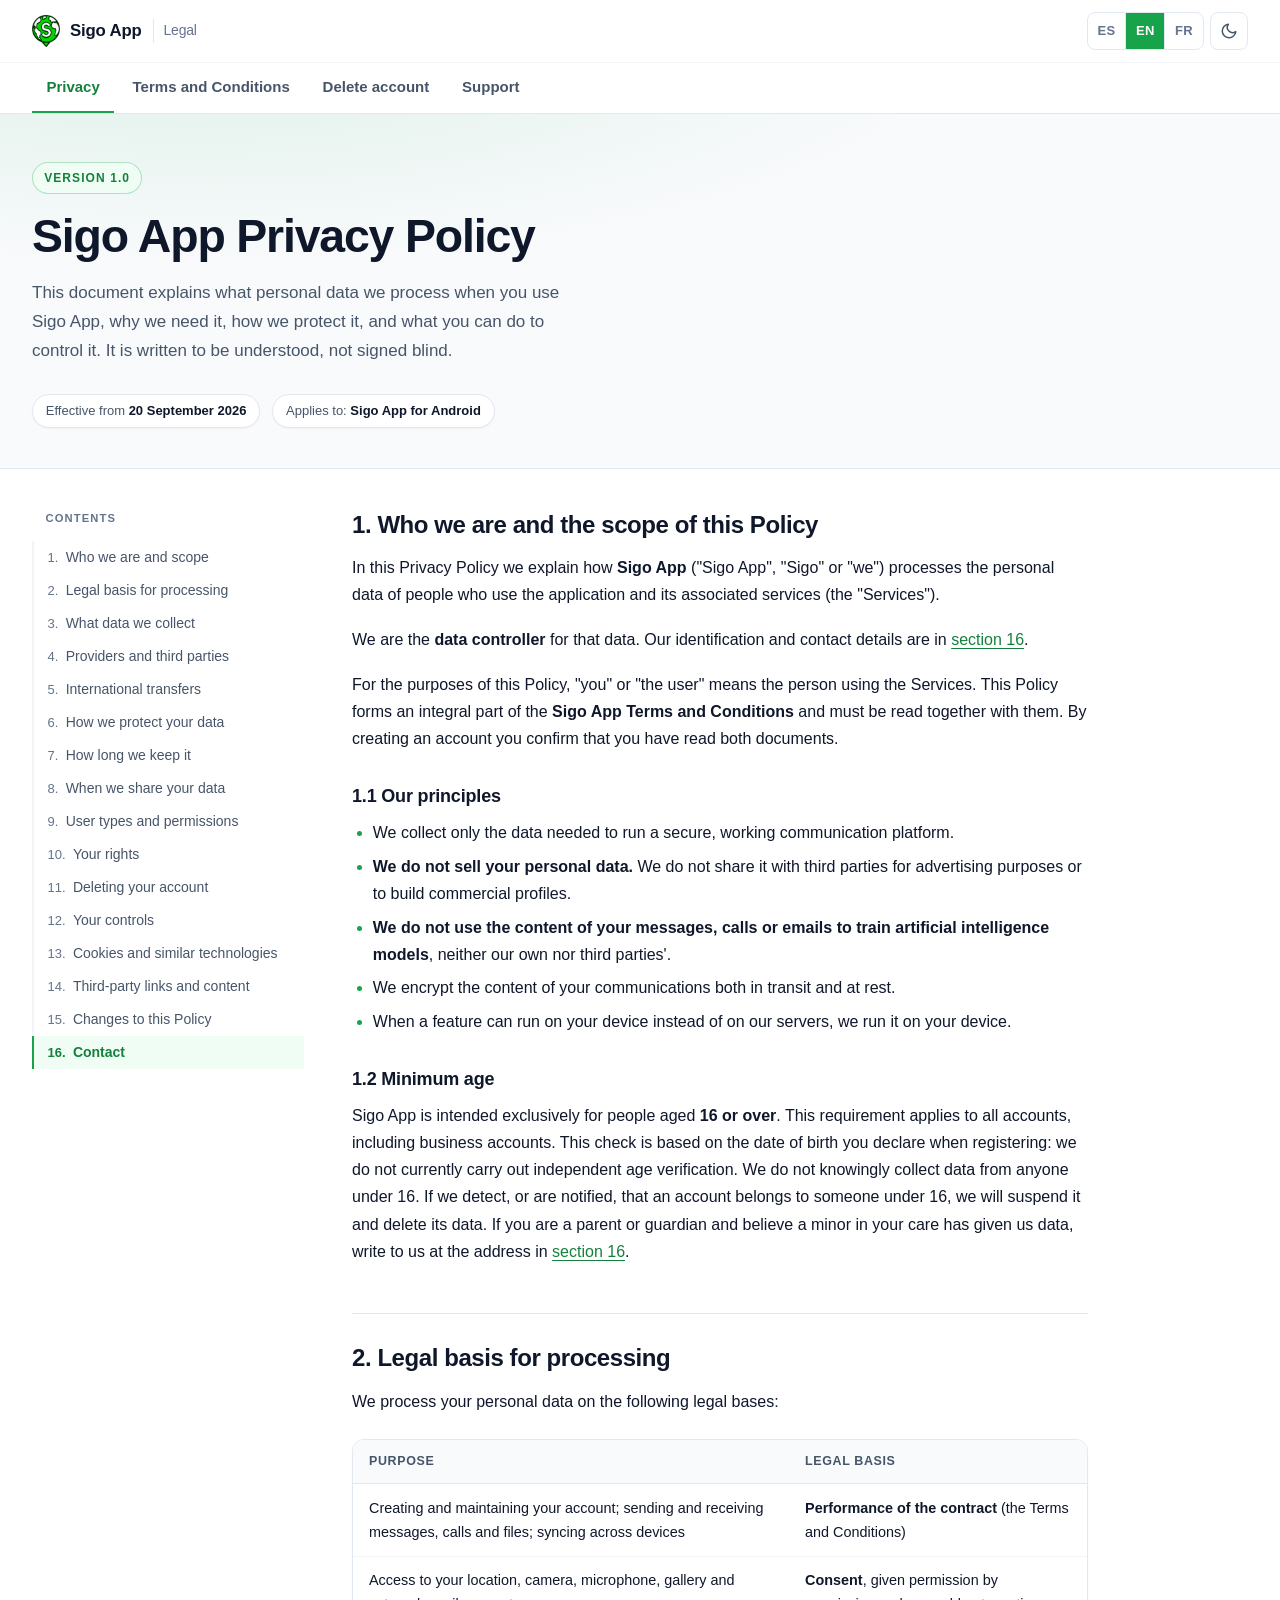
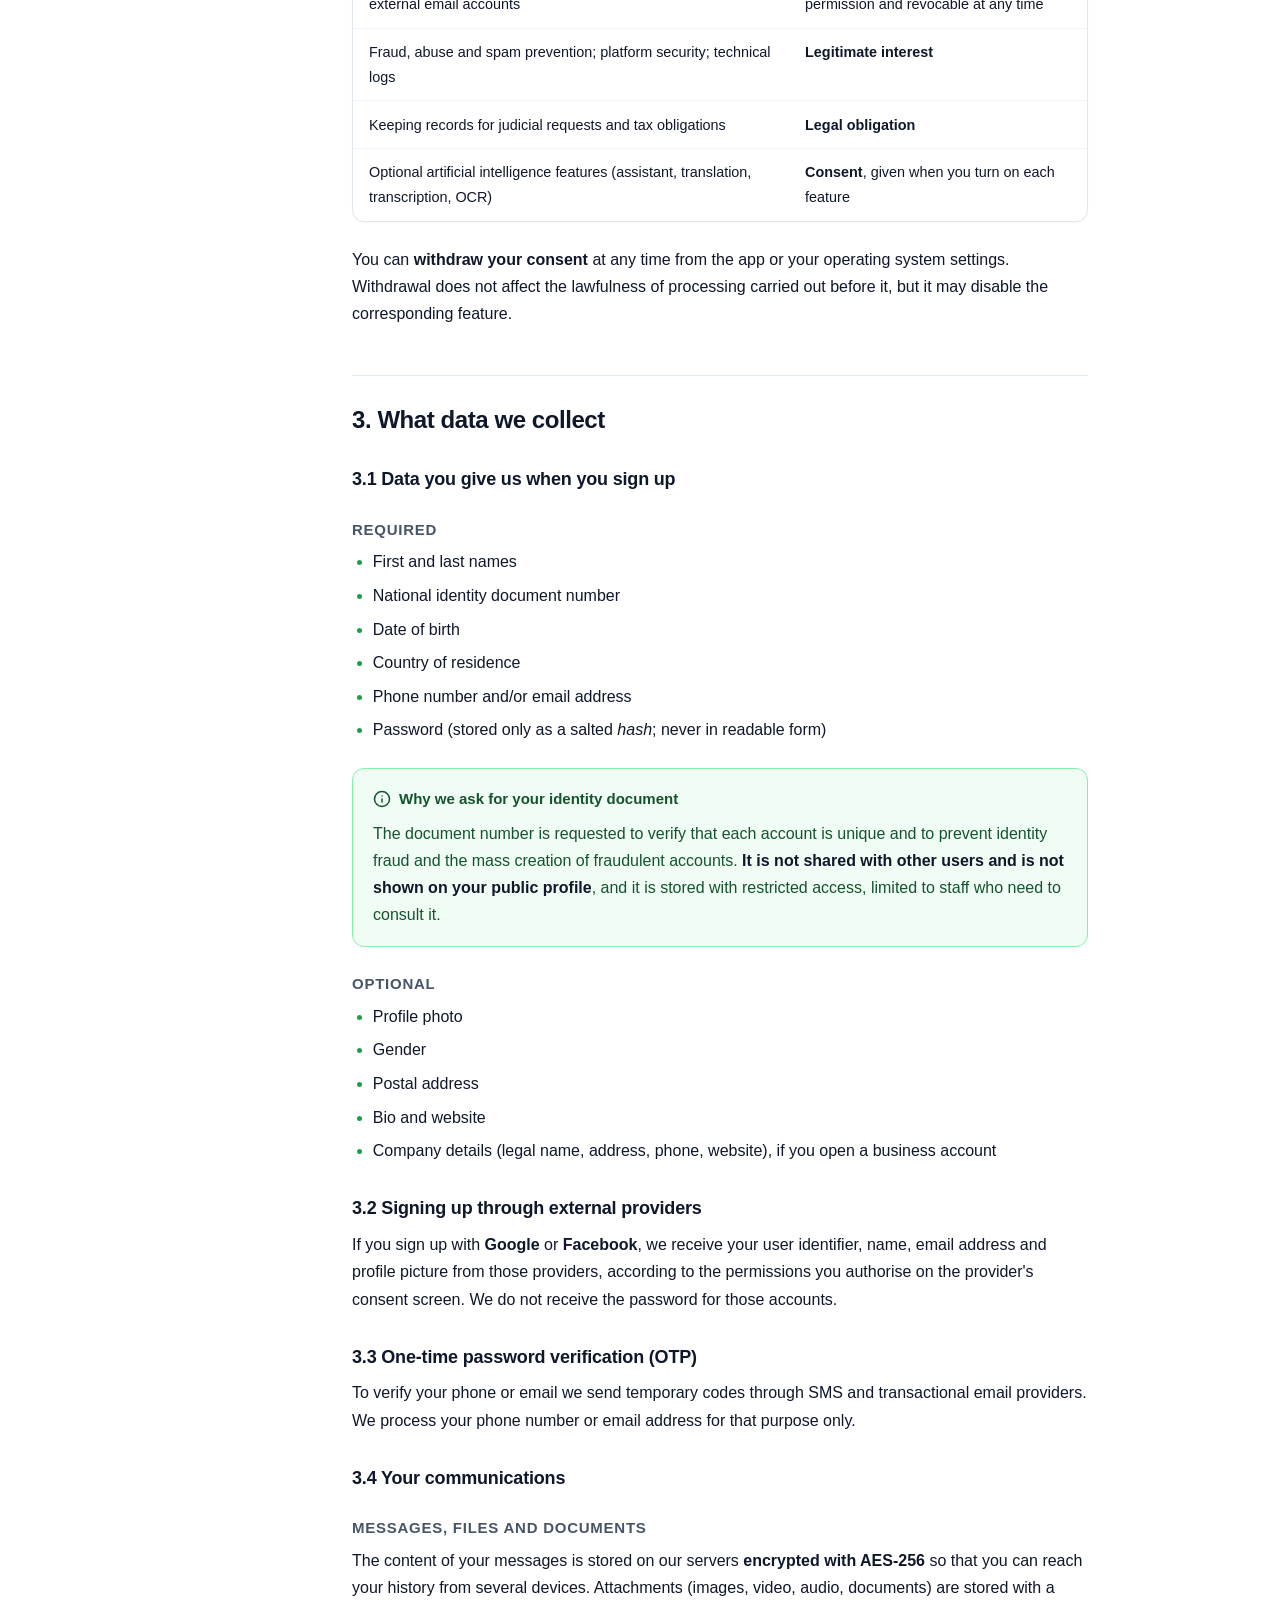
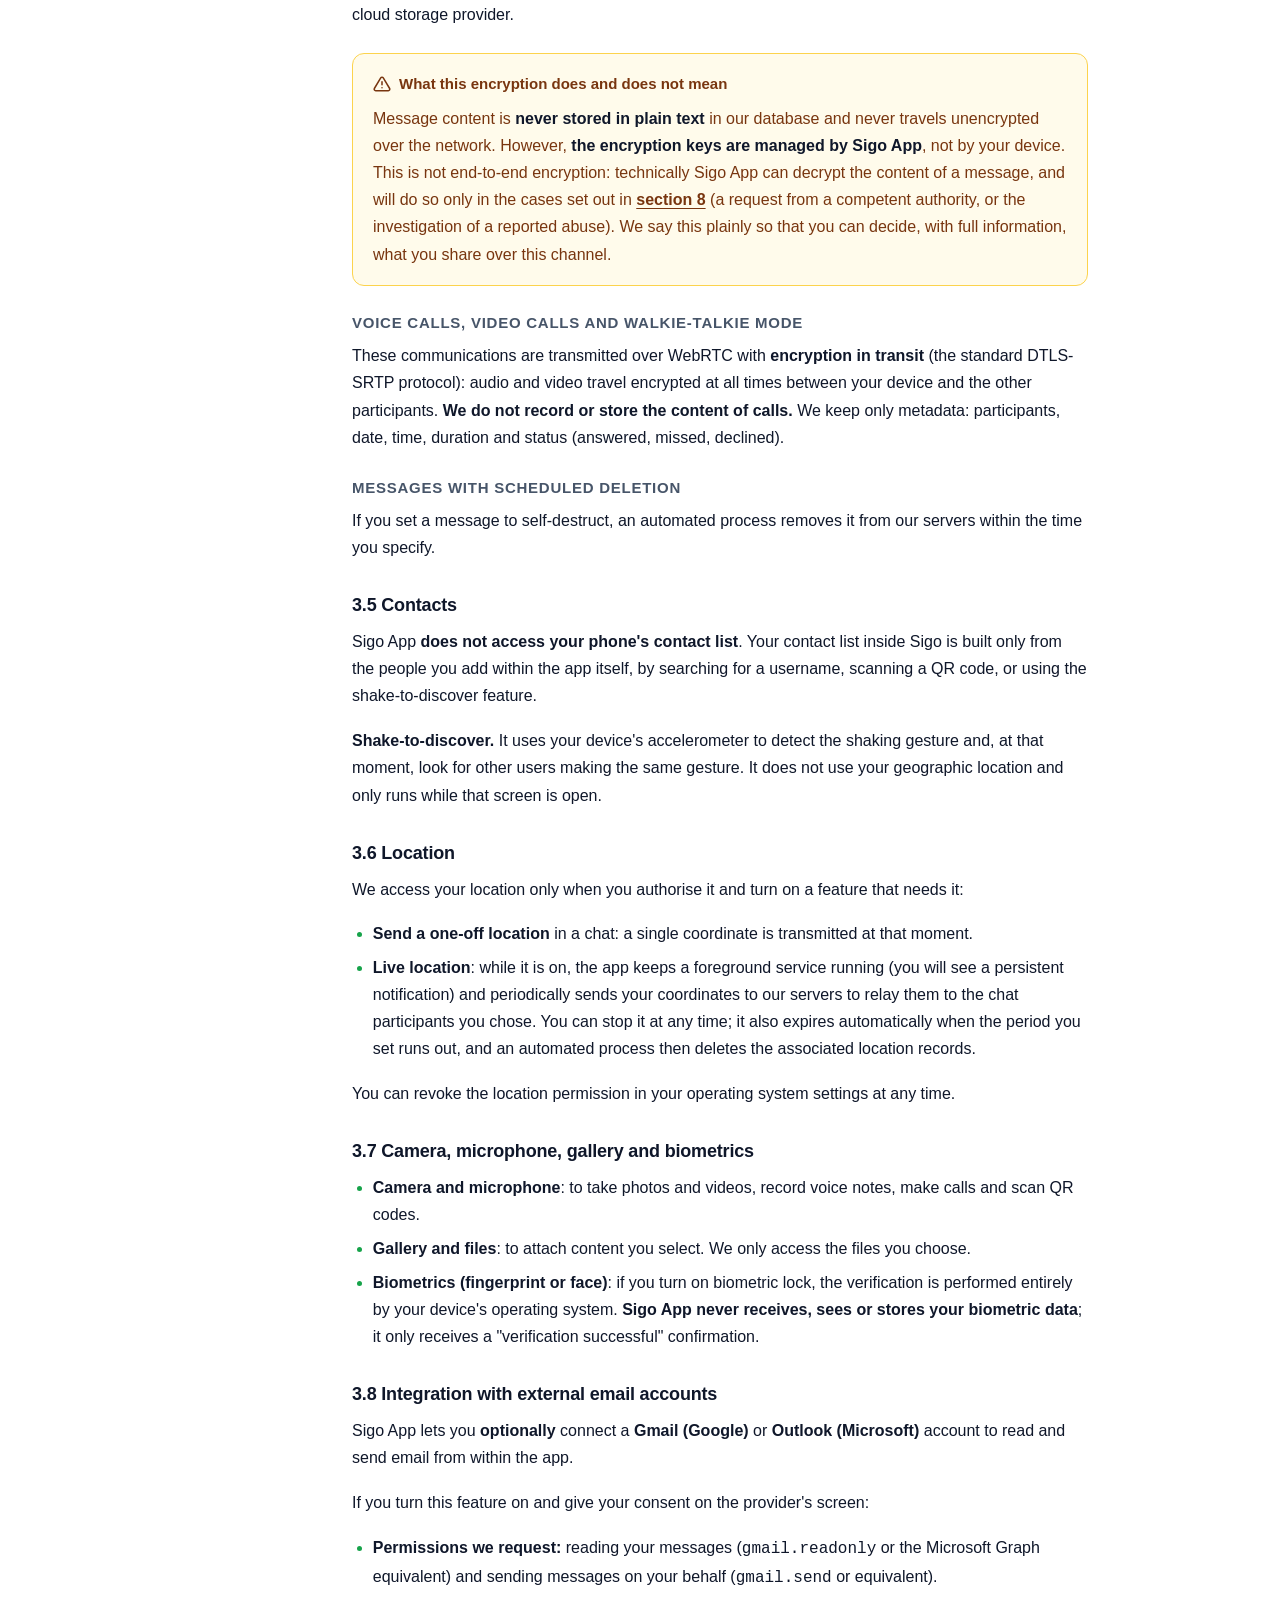
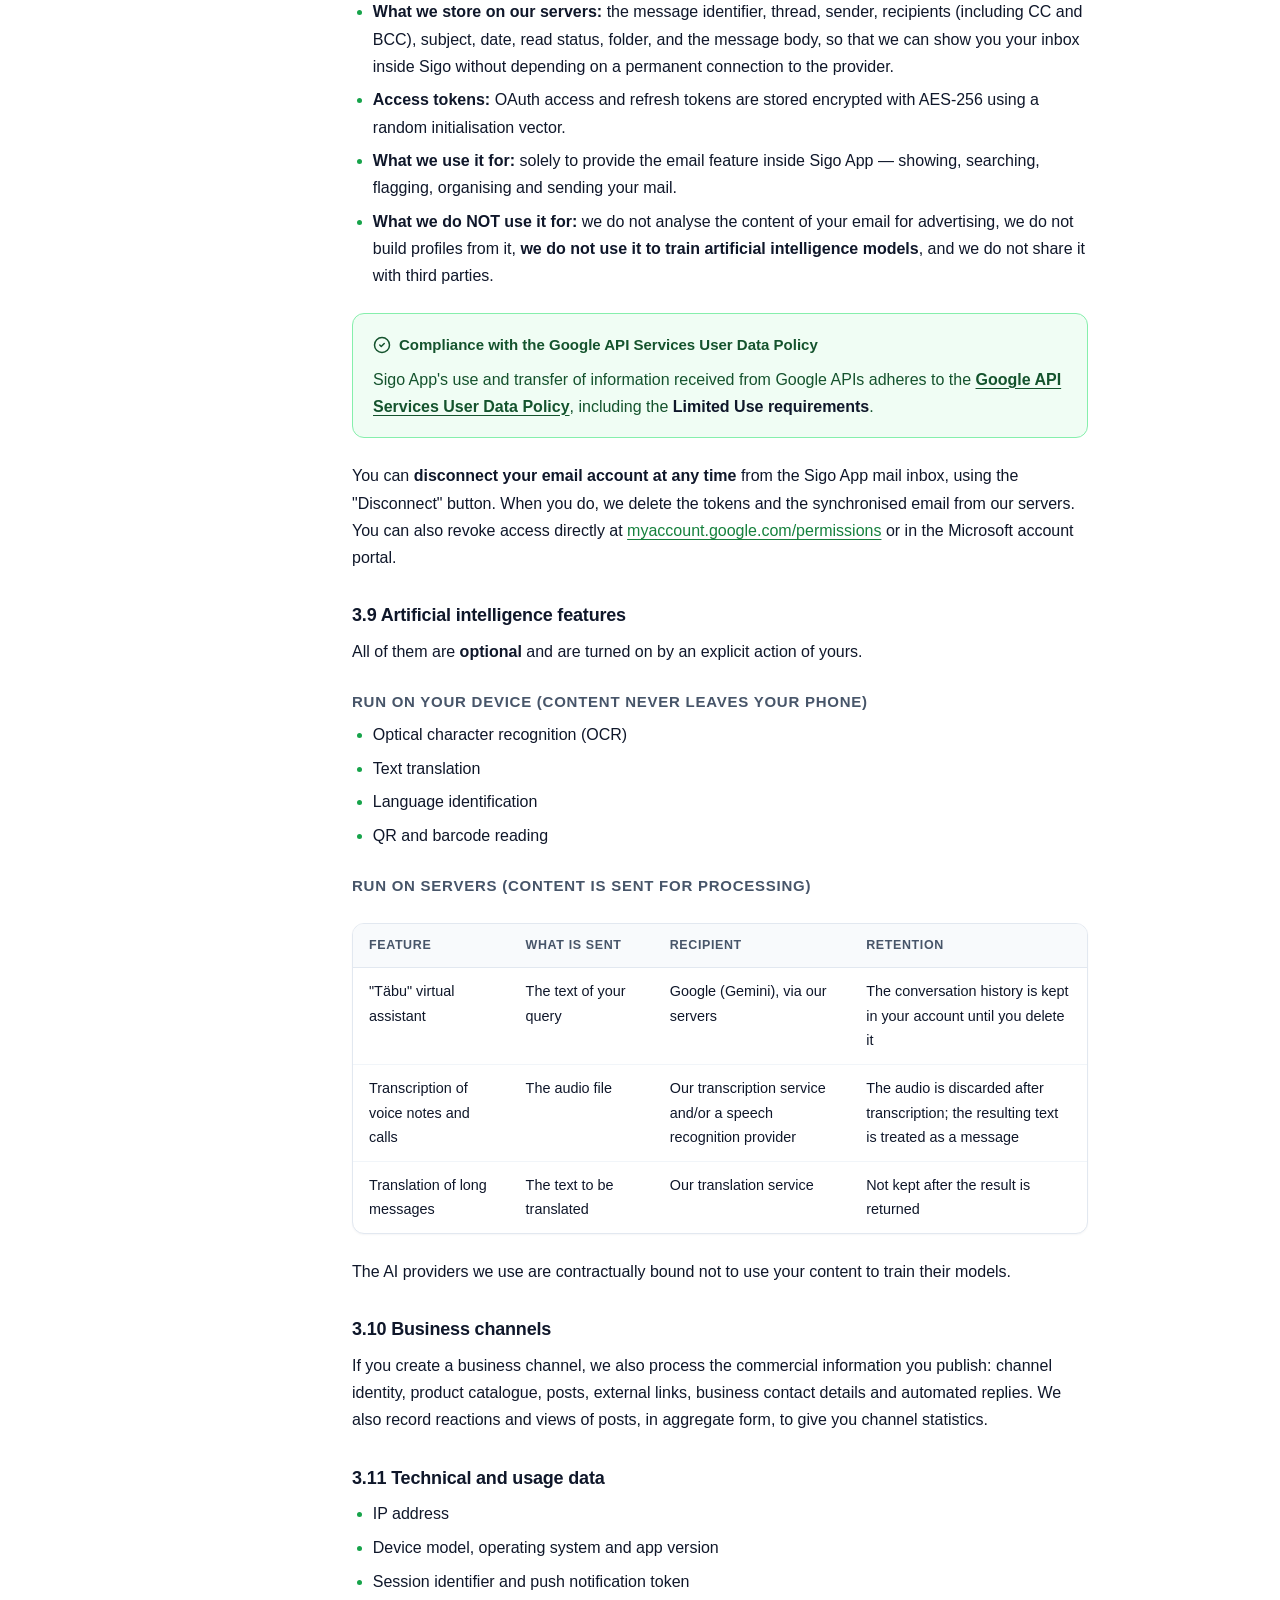
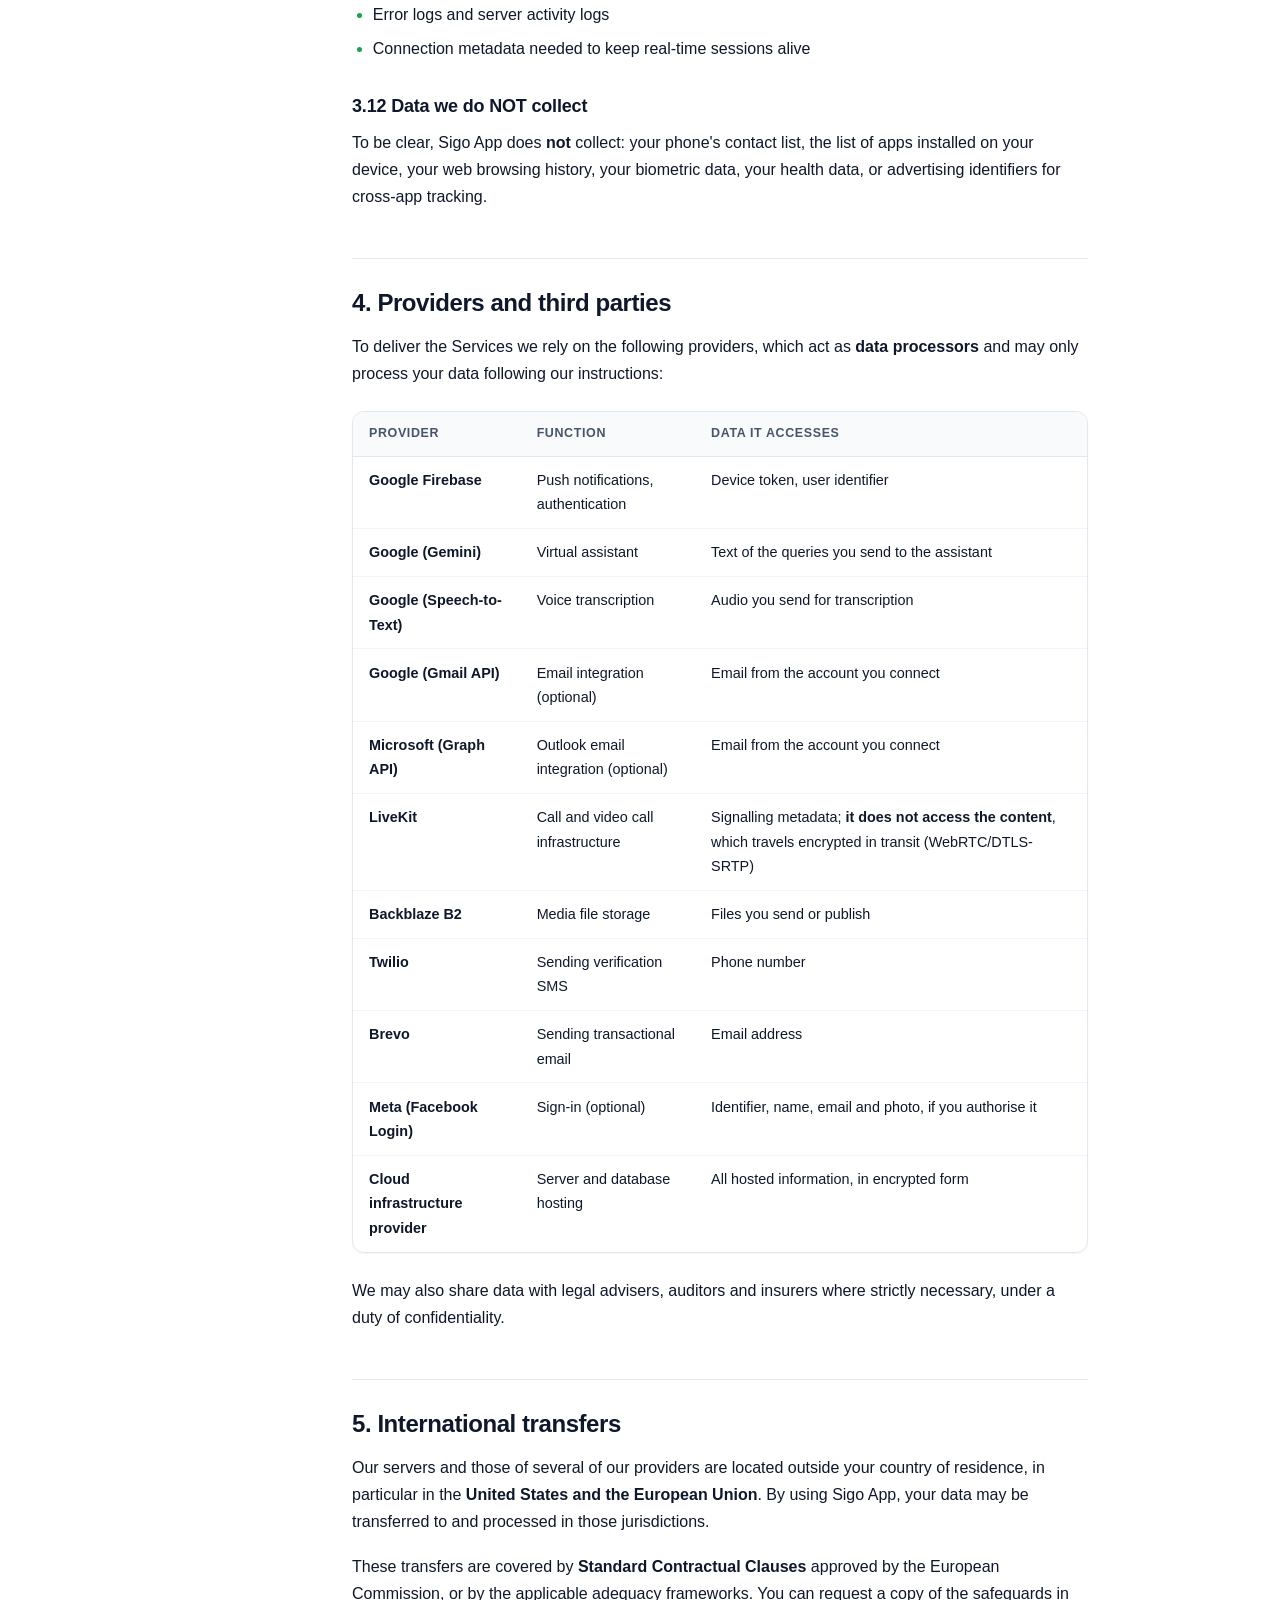
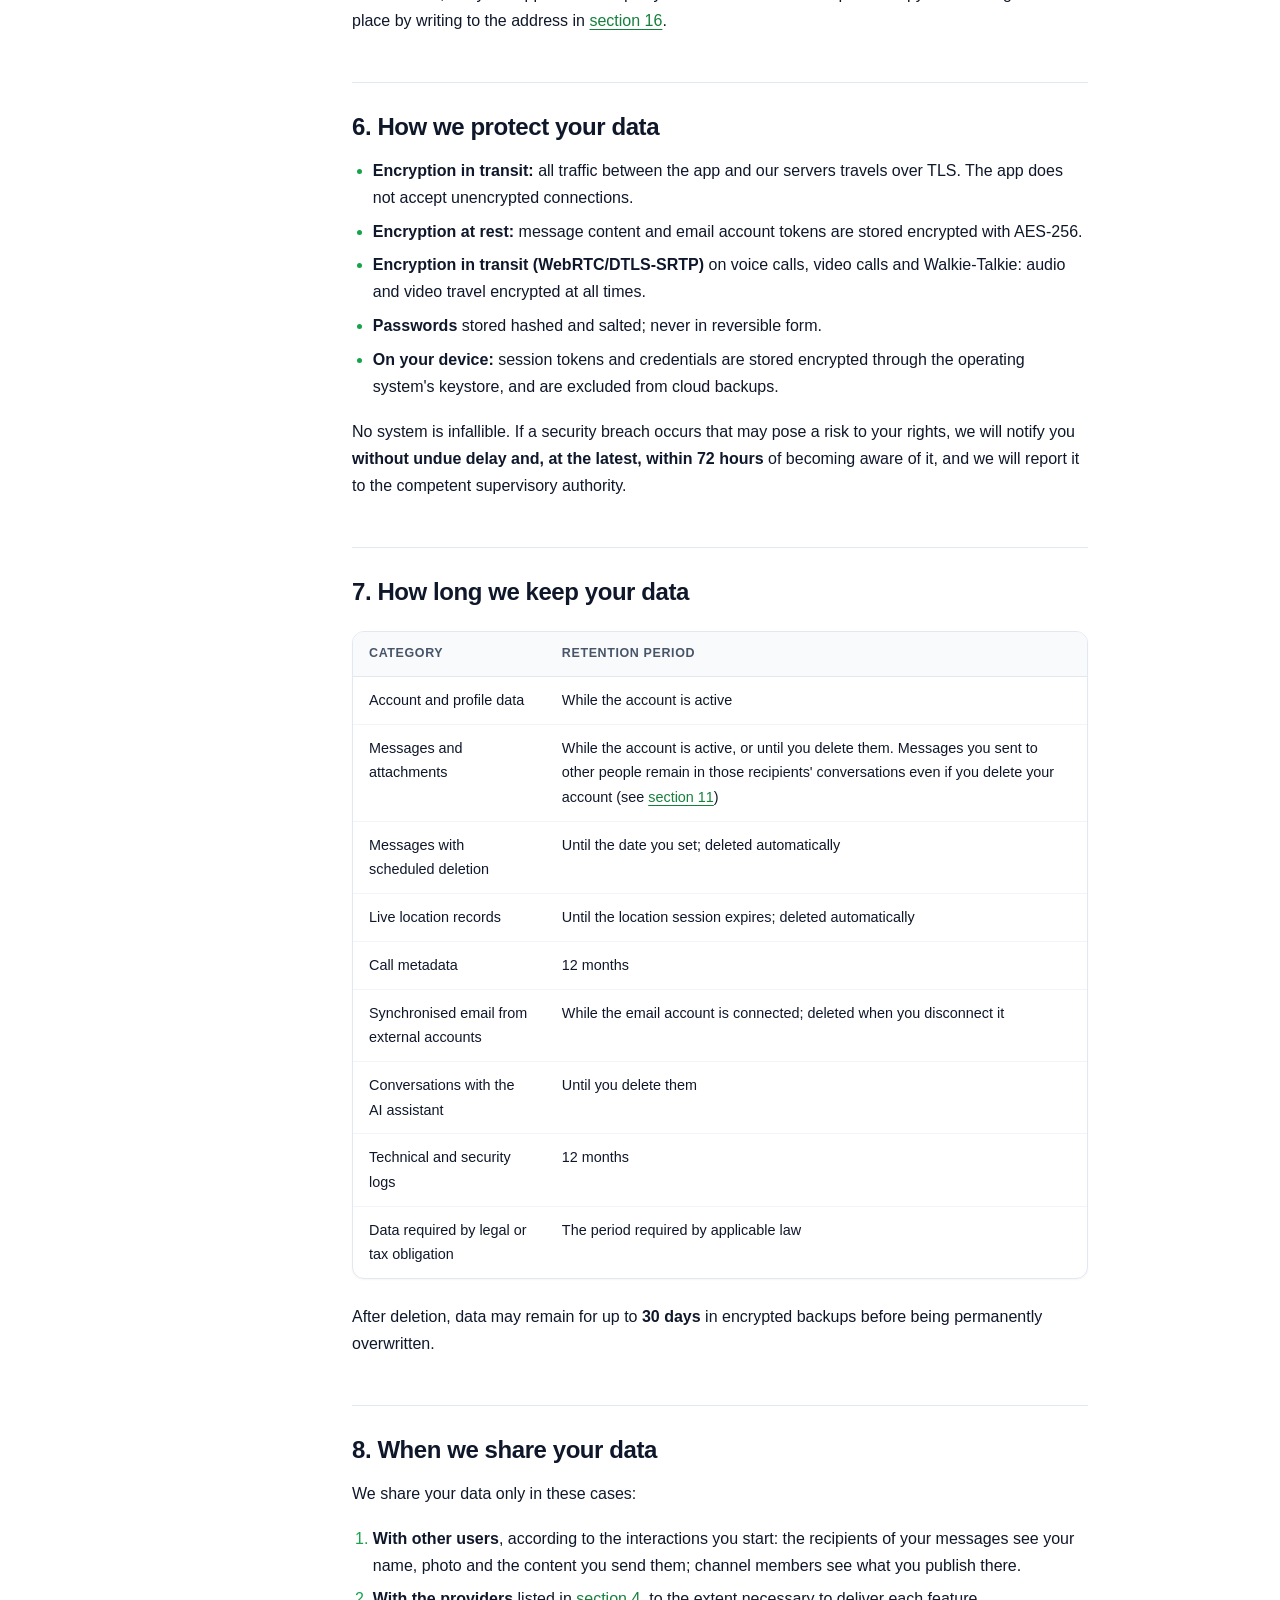
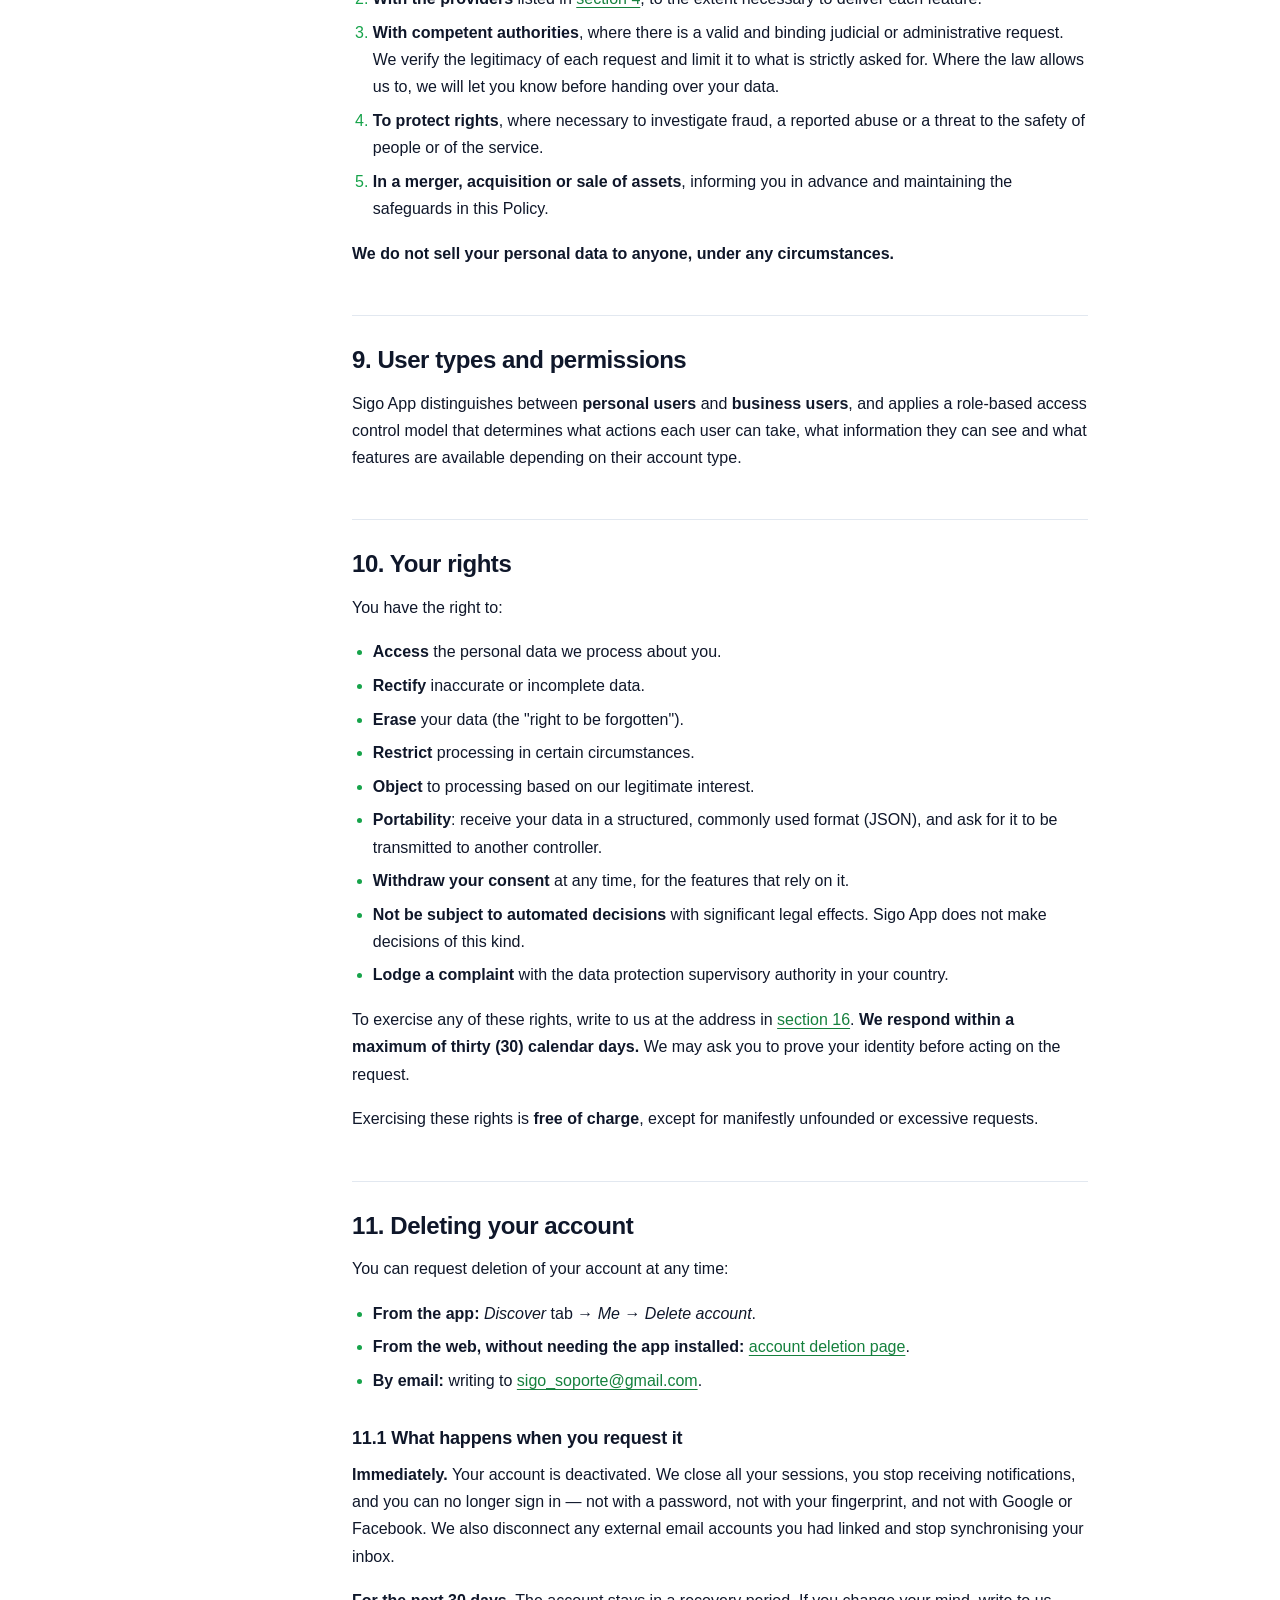
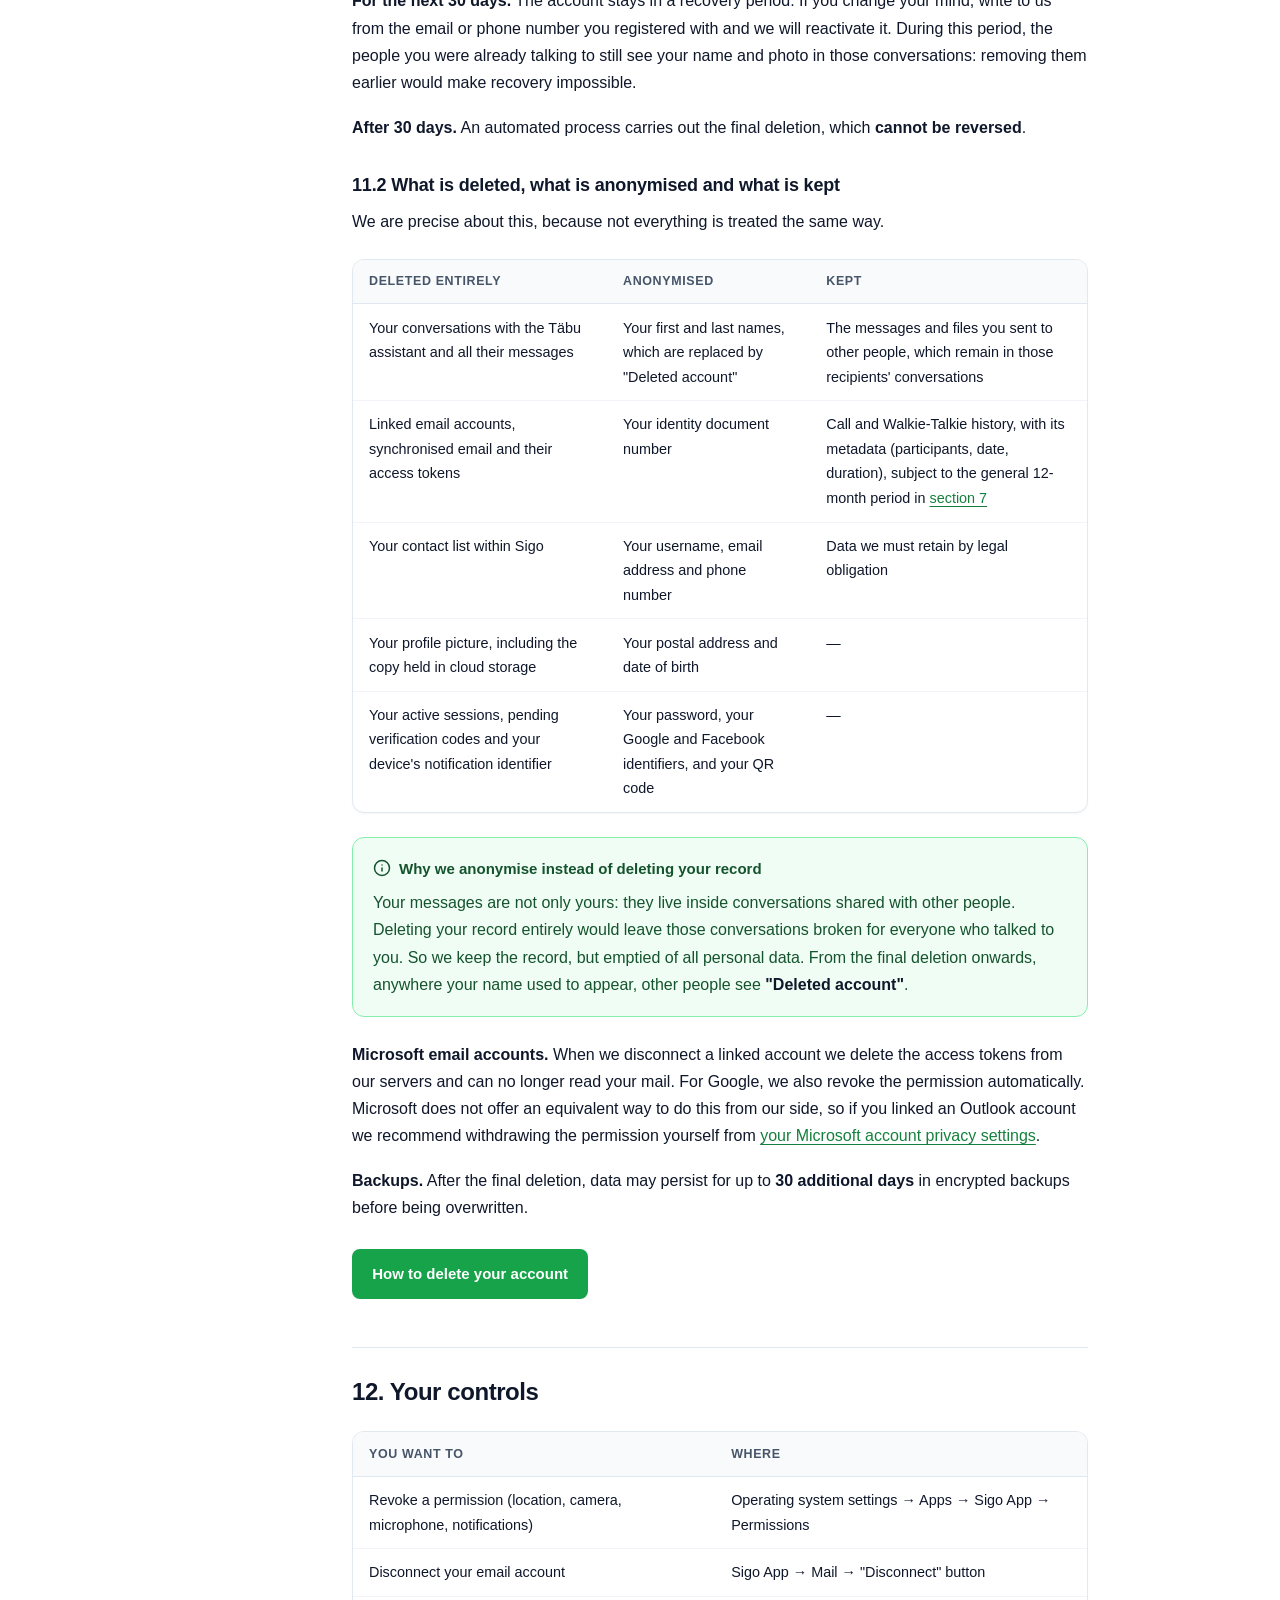
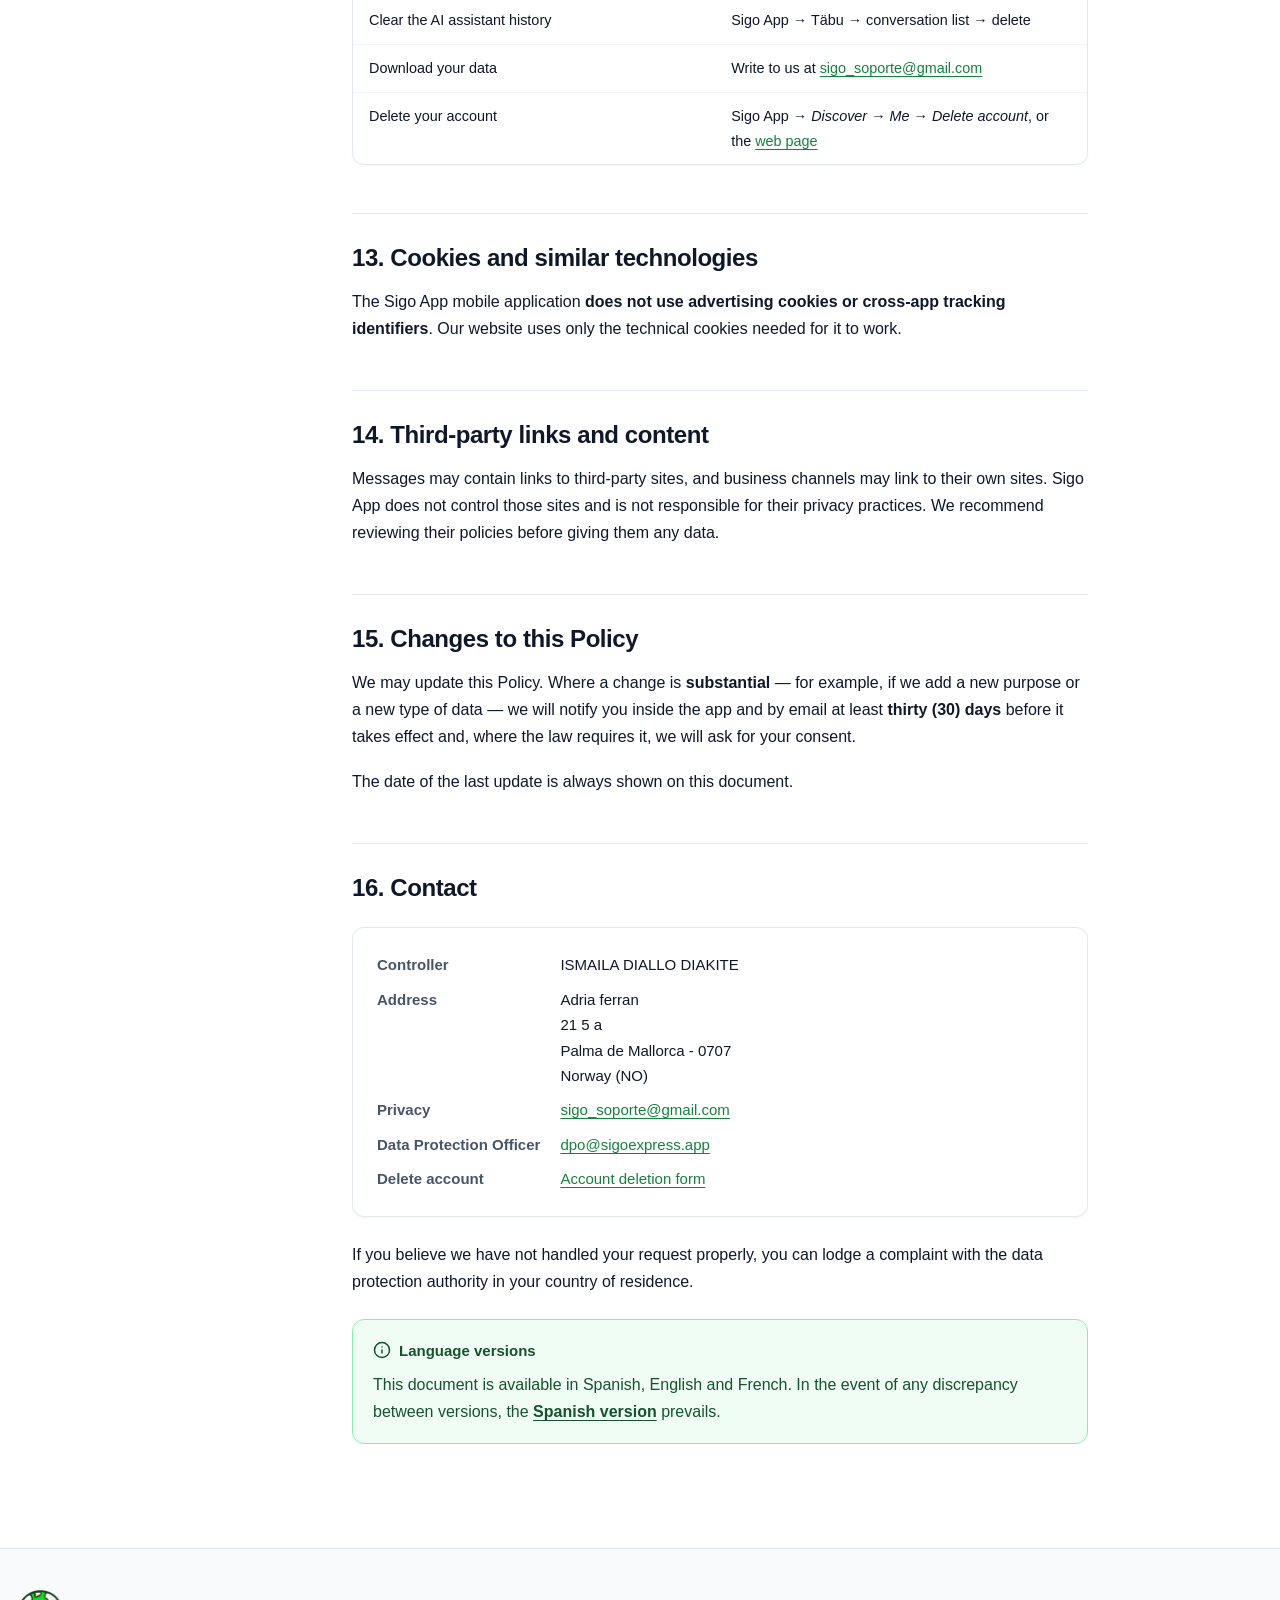
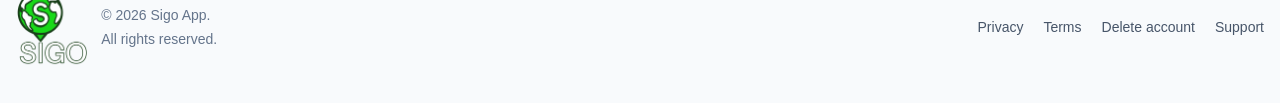
==== commit f086ae3b: "Alinear politicas con la app real y actualizar correo de contacto - Cifrado de llamadas: de extremo " ====
--- a/en/index.html
+++ b/en/index.html
@@ -143,7 +143,9 @@
 
     <p>
       Sigo App is intended exclusively for people aged <strong>16 or over</strong>.
-      This requirement applies to all accounts, including business accounts. We
+      This requirement applies to all accounts, including business accounts.
+      This check is based on the date of birth you declare when registering:
+      we do not currently carry out independent age verification. We
       do not knowingly collect data from anyone under 16. If we detect, or are
       notified, that an account belongs to someone under 16, we will suspend it
       and delete its data. If you are a parent or guardian and believe a minor
@@ -218,7 +220,8 @@
         The document number is requested to verify that each account is unique
         and to prevent identity fraud and the mass creation of fraudulent
         accounts. <strong>It is not shared with other users and is not shown on
-        your public profile</strong>, and it is stored encrypted.
+        your public profile</strong>, and it is stored with restricted access,
+        limited to staff who need to consult it.
       </p>
     </div>
 
@@ -282,9 +285,9 @@
     <h4>Voice calls, video calls and Walkie-Talkie mode</h4>
     <p>
       These communications are transmitted over WebRTC with
-      <strong>end-to-end encryption</strong>: a different cryptographic key is
-      generated for each call, and audio and video are encrypted on your device
-      before they leave it.
+      <strong>encryption in transit</strong> (the standard DTLS-SRTP protocol):
+      audio and video travel encrypted at all times between your device and
+      the other participants.
       <strong>We do not record or store the content of calls.</strong> We keep
       only metadata: participants, date, time, duration and status (answered,
       missed, declined).
@@ -470,7 +473,7 @@
           <tr><td><strong>Google (Speech-to-Text)</strong></td><td>Voice transcription</td><td>Audio you send for transcription</td></tr>
           <tr><td><strong>Google (Gmail API)</strong></td><td>Email integration (optional)</td><td>Email from the account you connect</td></tr>
           <tr><td><strong>Microsoft (Graph API)</strong></td><td>Outlook email integration (optional)</td><td>Email from the account you connect</td></tr>
-          <tr><td><strong>LiveKit</strong></td><td>Call and video call infrastructure</td><td>Signalling metadata; <strong>it does not access the content</strong>, which is end-to-end encrypted</td></tr>
+          <tr><td><strong>LiveKit</strong></td><td>Call and video call infrastructure</td><td>Signalling metadata; <strong>it does not access the content</strong>, which travels encrypted in transit (WebRTC/DTLS-SRTP)</td></tr>
           <tr><td><strong>Backblaze B2</strong></td><td>Media file storage</td><td>Files you send or publish</td></tr>
           <tr><td><strong>Twilio</strong></td><td>Sending verification SMS</td><td>Phone number</td></tr>
           <tr><td><strong>Brevo</strong></td><td>Sending transactional email</td><td>Email address</td></tr>
@@ -503,7 +506,7 @@
     <ul>
       <li><strong>Encryption in transit:</strong> all traffic between the app and our servers travels over TLS. The app does not accept unencrypted connections.</li>
       <li><strong>Encryption at rest:</strong> message content and email account tokens are stored encrypted with AES-256.</li>
-      <li><strong>End-to-end encryption</strong> on voice calls, video calls and Walkie-Talkie, with a unique key for each call.</li>
+      <li><strong>Encryption in transit (WebRTC/DTLS-SRTP)</strong> on voice calls, video calls and Walkie-Talkie: audio and video travel encrypted at all times.</li>
       <li><strong>Passwords</strong> stored hashed and salted; never in reversible form.</li>
       <li><strong>On your device:</strong> session tokens and credentials are stored encrypted through the operating system's keystore, and are excluded from cloud backups.</li>
     </ul>
@@ -537,14 +540,6 @@
     </div>
 
     <p>
-      <strong>Inactive accounts.</strong> If an account remains inactive for
-      <strong>six (6) continuous months</strong>, we will send a notice to the
-      registered email or phone number. If <strong>thirty (30) days</strong>
-      after that notice the account is still inactive, we will apply the same process
-      described in <a href="#eliminacion">section 11</a>.
-    </p>
-
-    <p>
       After deletion, data may remain for up to <strong>30 days</strong> in
       encrypted backups before being permanently overwritten.
     </p>
@@ -605,7 +600,7 @@
     <ul>
       <li><strong>From the app:</strong> <em>Discover</em> tab → <em>Me</em> → <em>Delete account</em>.</li>
       <li><strong>From the web, without needing the app installed:</strong> <a href="delete-account.html">account deletion page</a>.</li>
-      <li><strong>By email:</strong> writing to <a href="mailto:privacidad@sigoexpress.app">privacidad@sigoexpress.app</a>.</li>
+      <li><strong>By email:</strong> writing to <a href="mailto:sigo_soporte@gmail.com">sigo_soporte@gmail.com</a>.</li>
     </ul>
 
     <h3 id="eliminacion-proceso">11.1 What happens when you request it</h3>
@@ -613,9 +608,9 @@
     <p>
       <strong>Immediately.</strong> Your account is deactivated. We close all
       your sessions, you stop receiving notifications, and you can no longer sign
-      in — neither with a password nor with Google or Facebook. We also
-      disconnect any external email accounts you had linked and stop
-      synchronising your inbox.
+      in — not with a password, not with your fingerprint, and not with Google
+      or Facebook. We also disconnect any external email accounts you had
+      linked and stop synchronising your inbox.
     </p>
 
     <p>
@@ -728,7 +723,7 @@
           <tr><td>Revoke a permission (location, camera, microphone, notifications)</td><td>Operating system settings → Apps → Sigo App → Permissions</td></tr>
           <tr><td>Disconnect your email account</td><td>Sigo App → Mail → "Disconnect" button</td></tr>
           <tr><td>Clear the AI assistant history</td><td>Sigo App → Täbu → conversation list → delete</td></tr>
-          <tr><td>Download your data</td><td>Write to us at <a href="mailto:privacidad@sigoexpress.app">privacidad@sigoexpress.app</a></td></tr>
+          <tr><td>Download your data</td><td>Write to us at <a href="mailto:sigo_soporte@gmail.com">sigo_soporte@gmail.com</a></td></tr>
           <tr><td>Delete your account</td><td>Sigo App → <em>Discover</em> → <em>Me</em> → <em>Delete account</em>, or the <a href="delete-account.html">web page</a></td></tr>
         </tbody>
       </table>
@@ -772,7 +767,7 @@
         <dd>Adria ferran<br>21 5 a<br>Palma de Mallorca - 0707<br>Norway (NO)</dd>
 
         <dt>Privacy</dt>
-        <dd><a href="mailto:privacidad@sigoexpress.app">privacidad@sigoexpress.app</a></dd>
+        <dd><a href="mailto:sigo_soporte@gmail.com">sigo_soporte@gmail.com</a></dd>
 
         <dt>Data Protection Officer</dt>
         <dd><a href="mailto:dpo@sigoexpress.app">dpo@sigoexpress.app</a></dd>
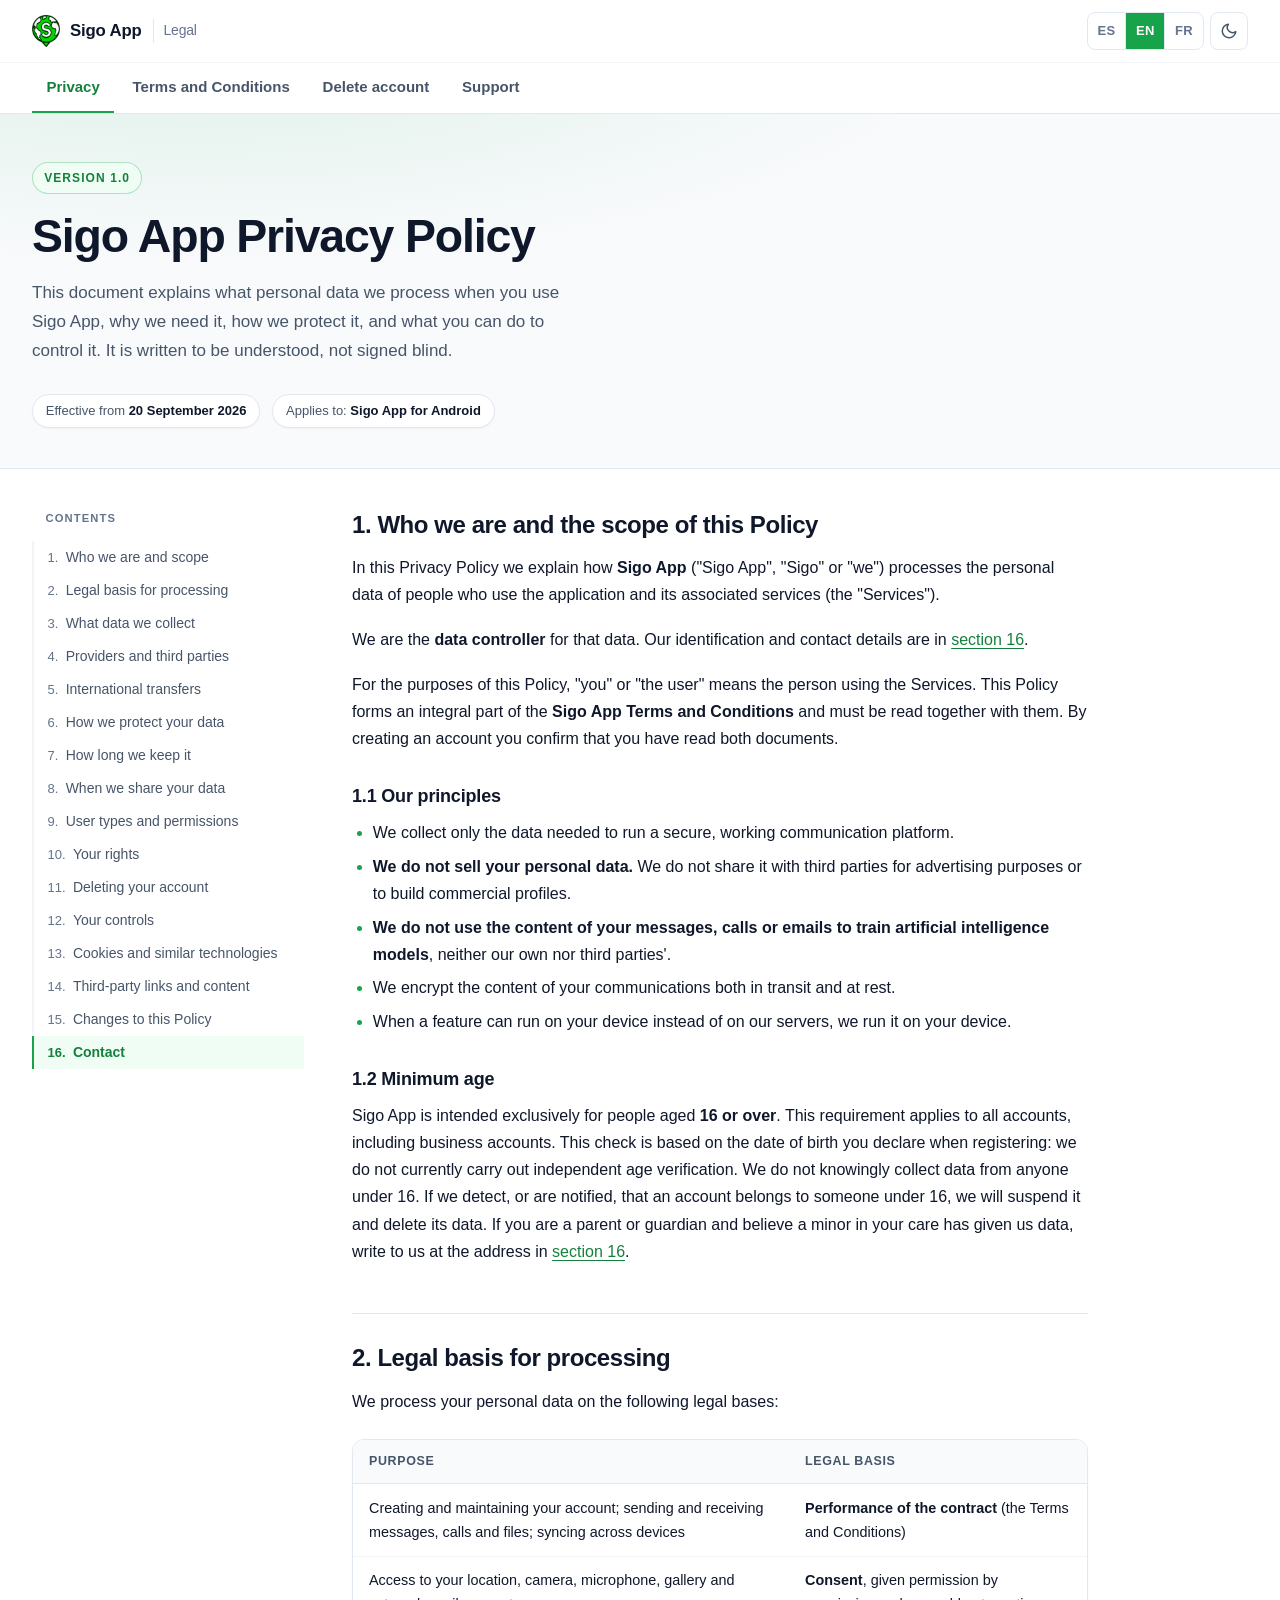
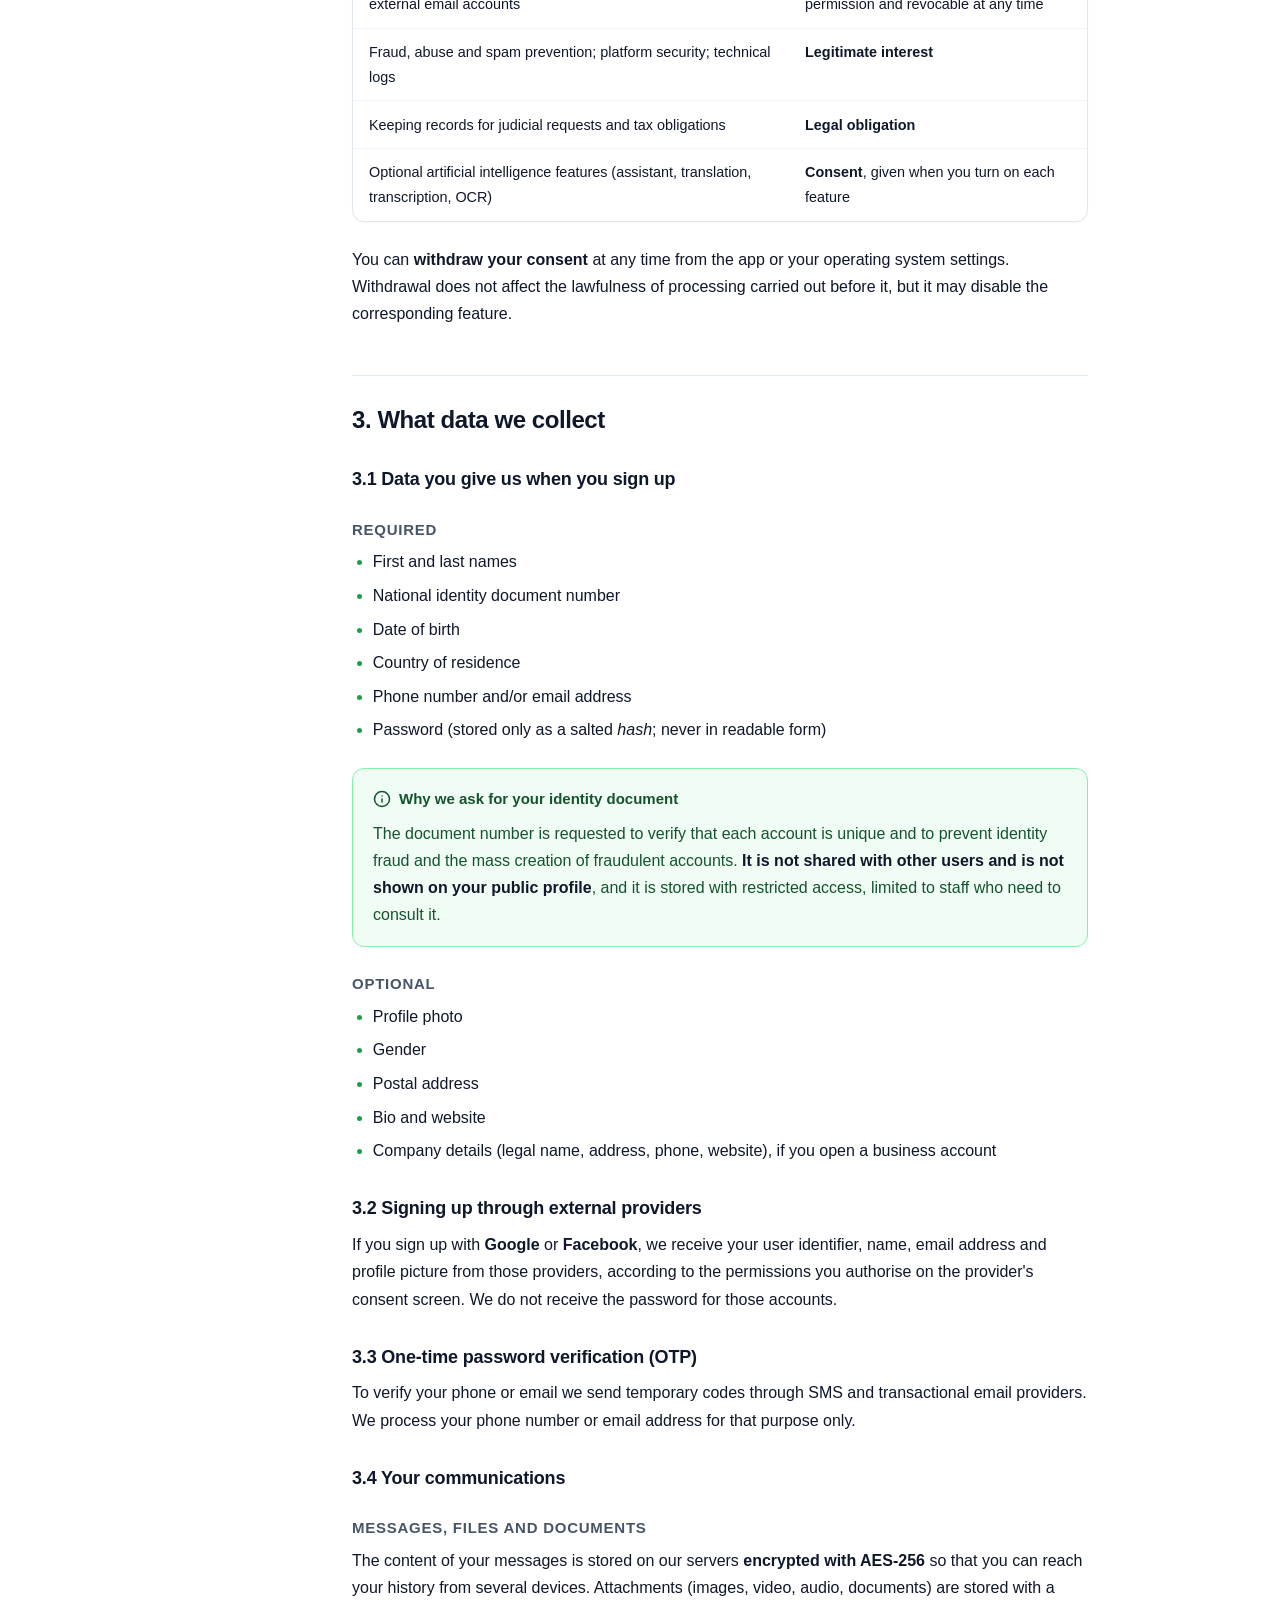
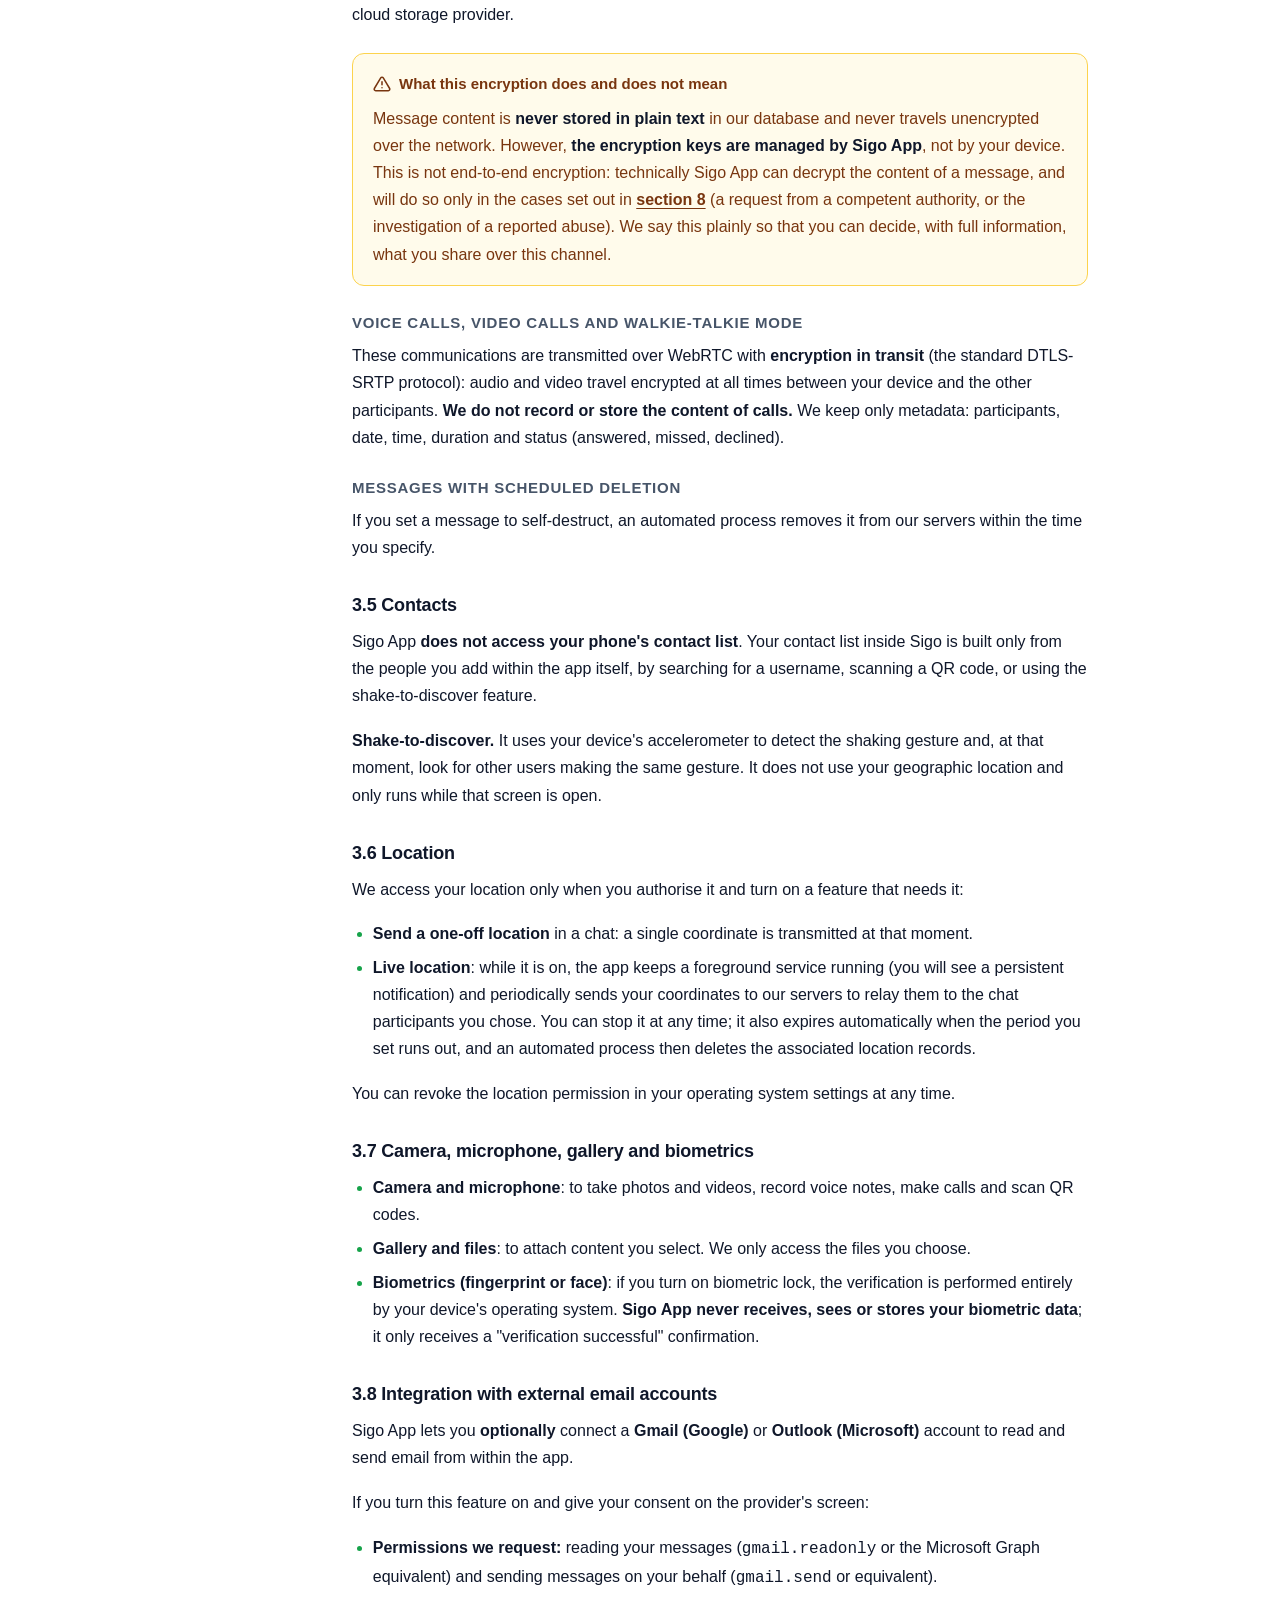
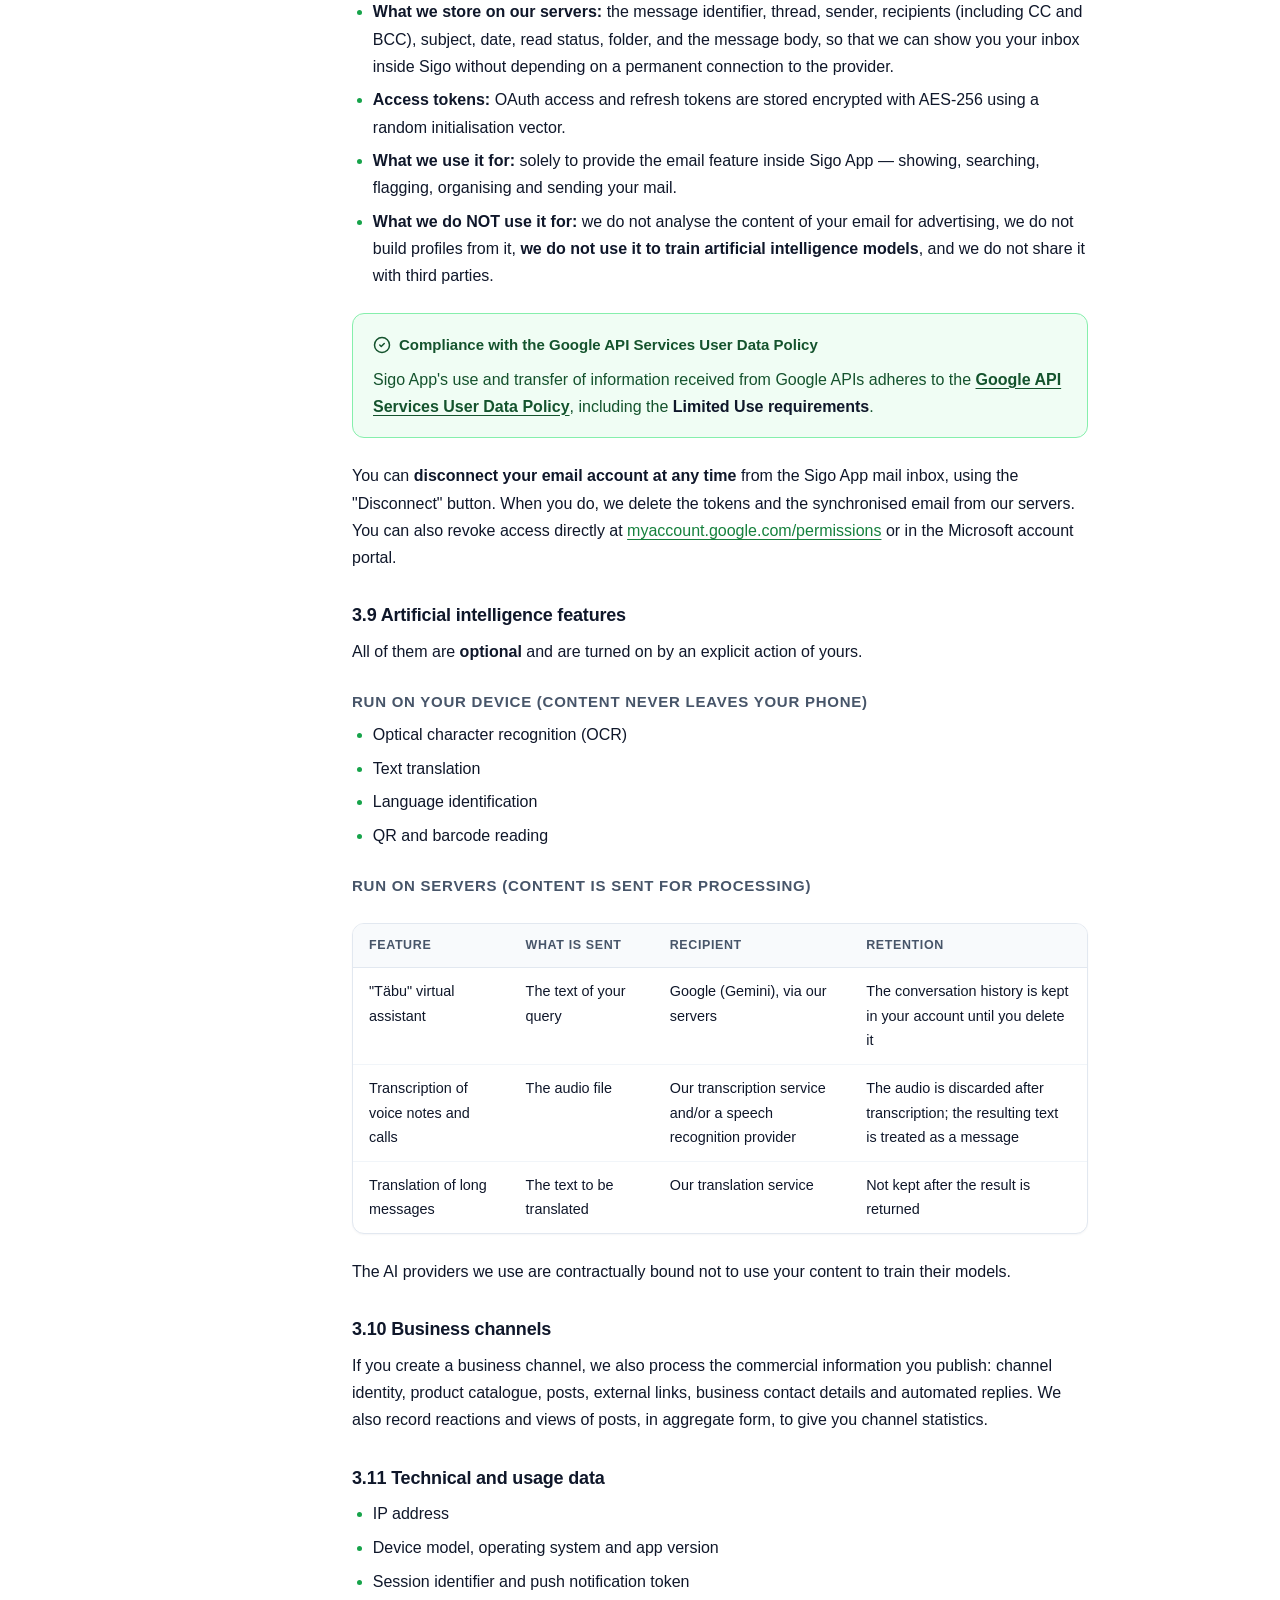
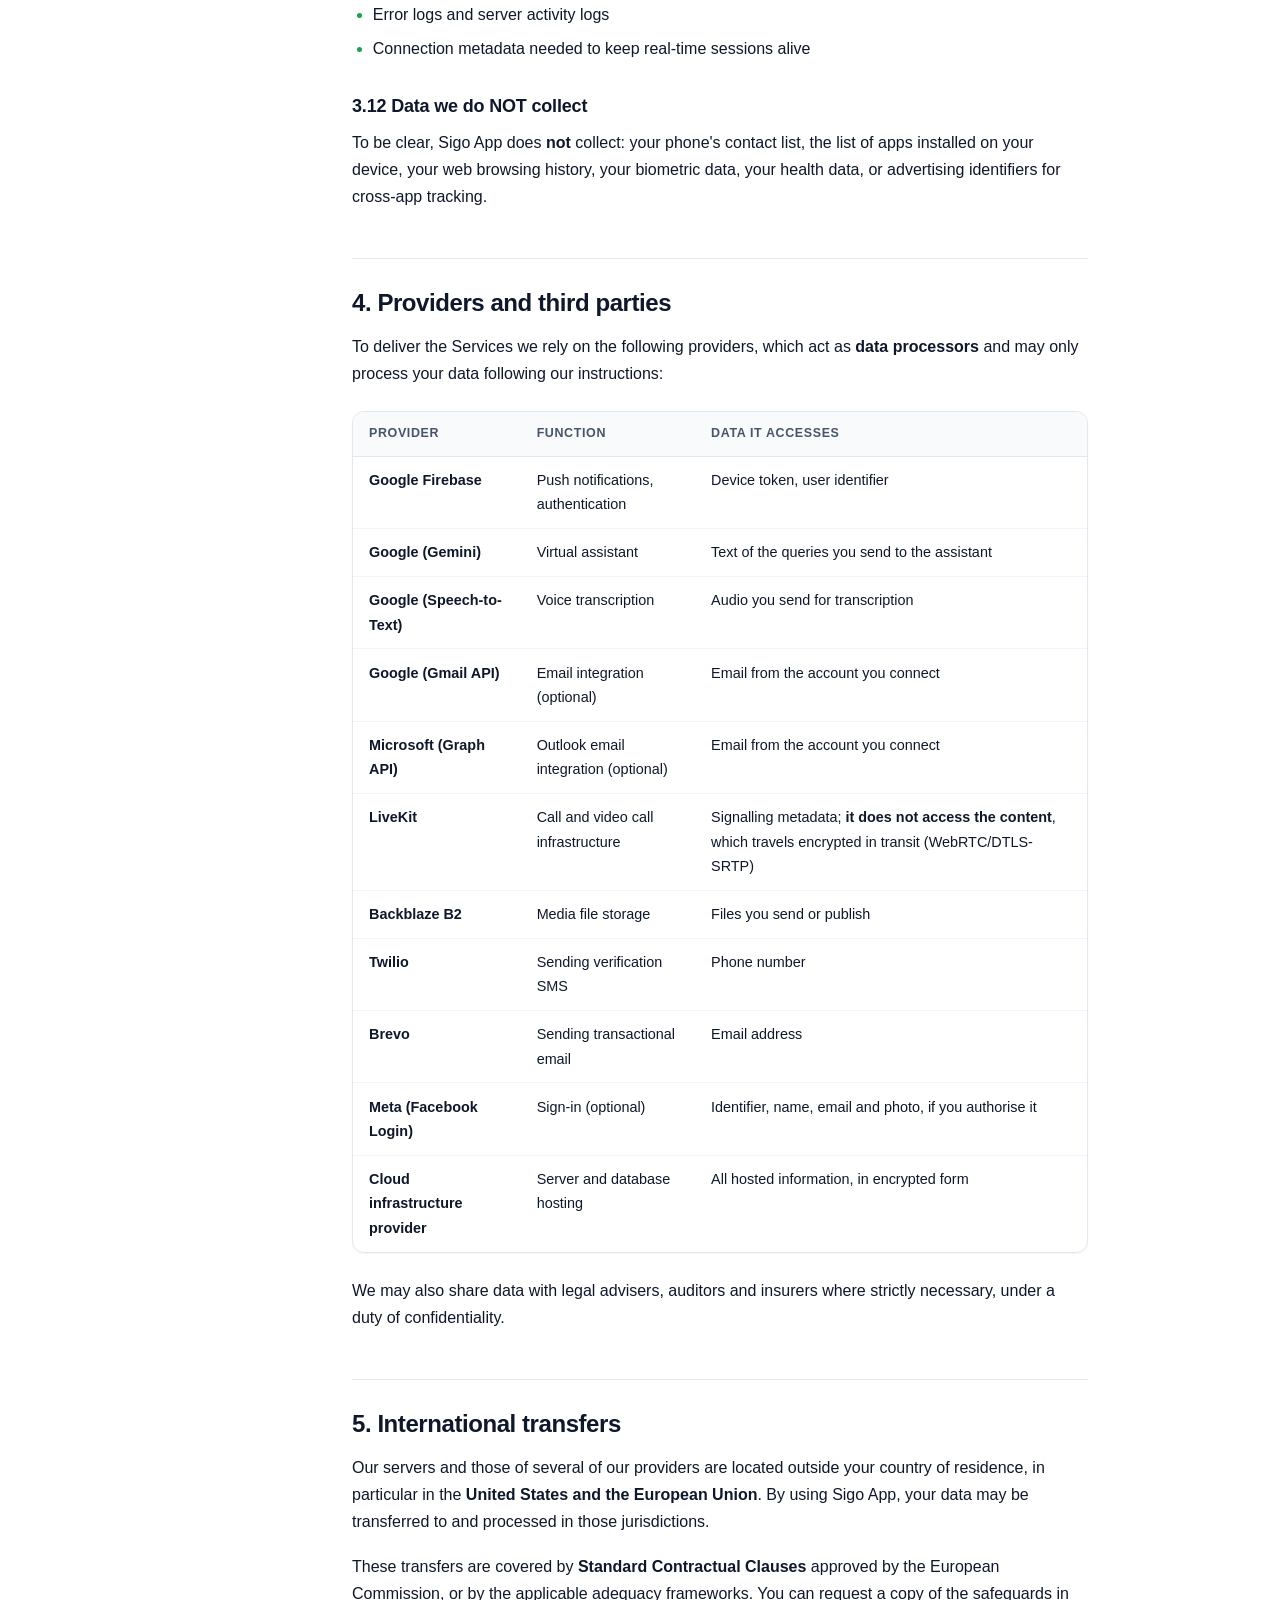
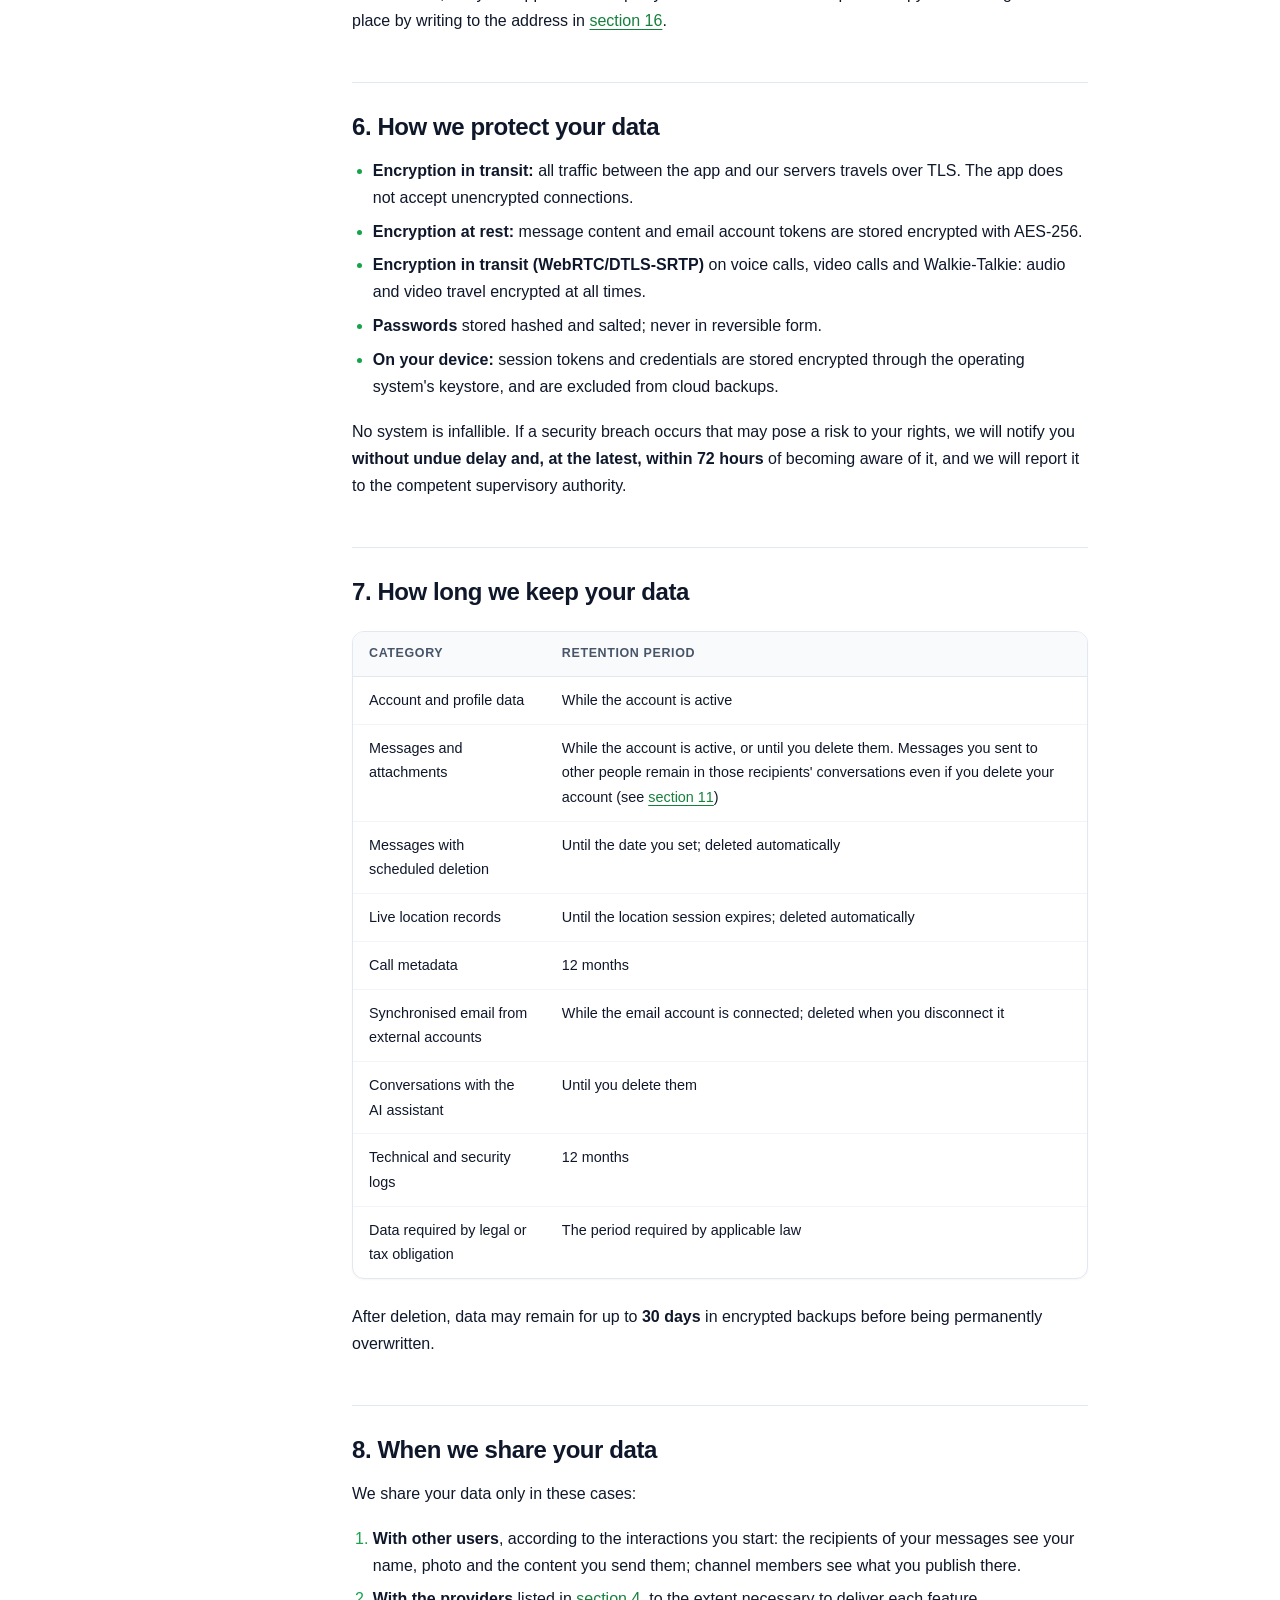
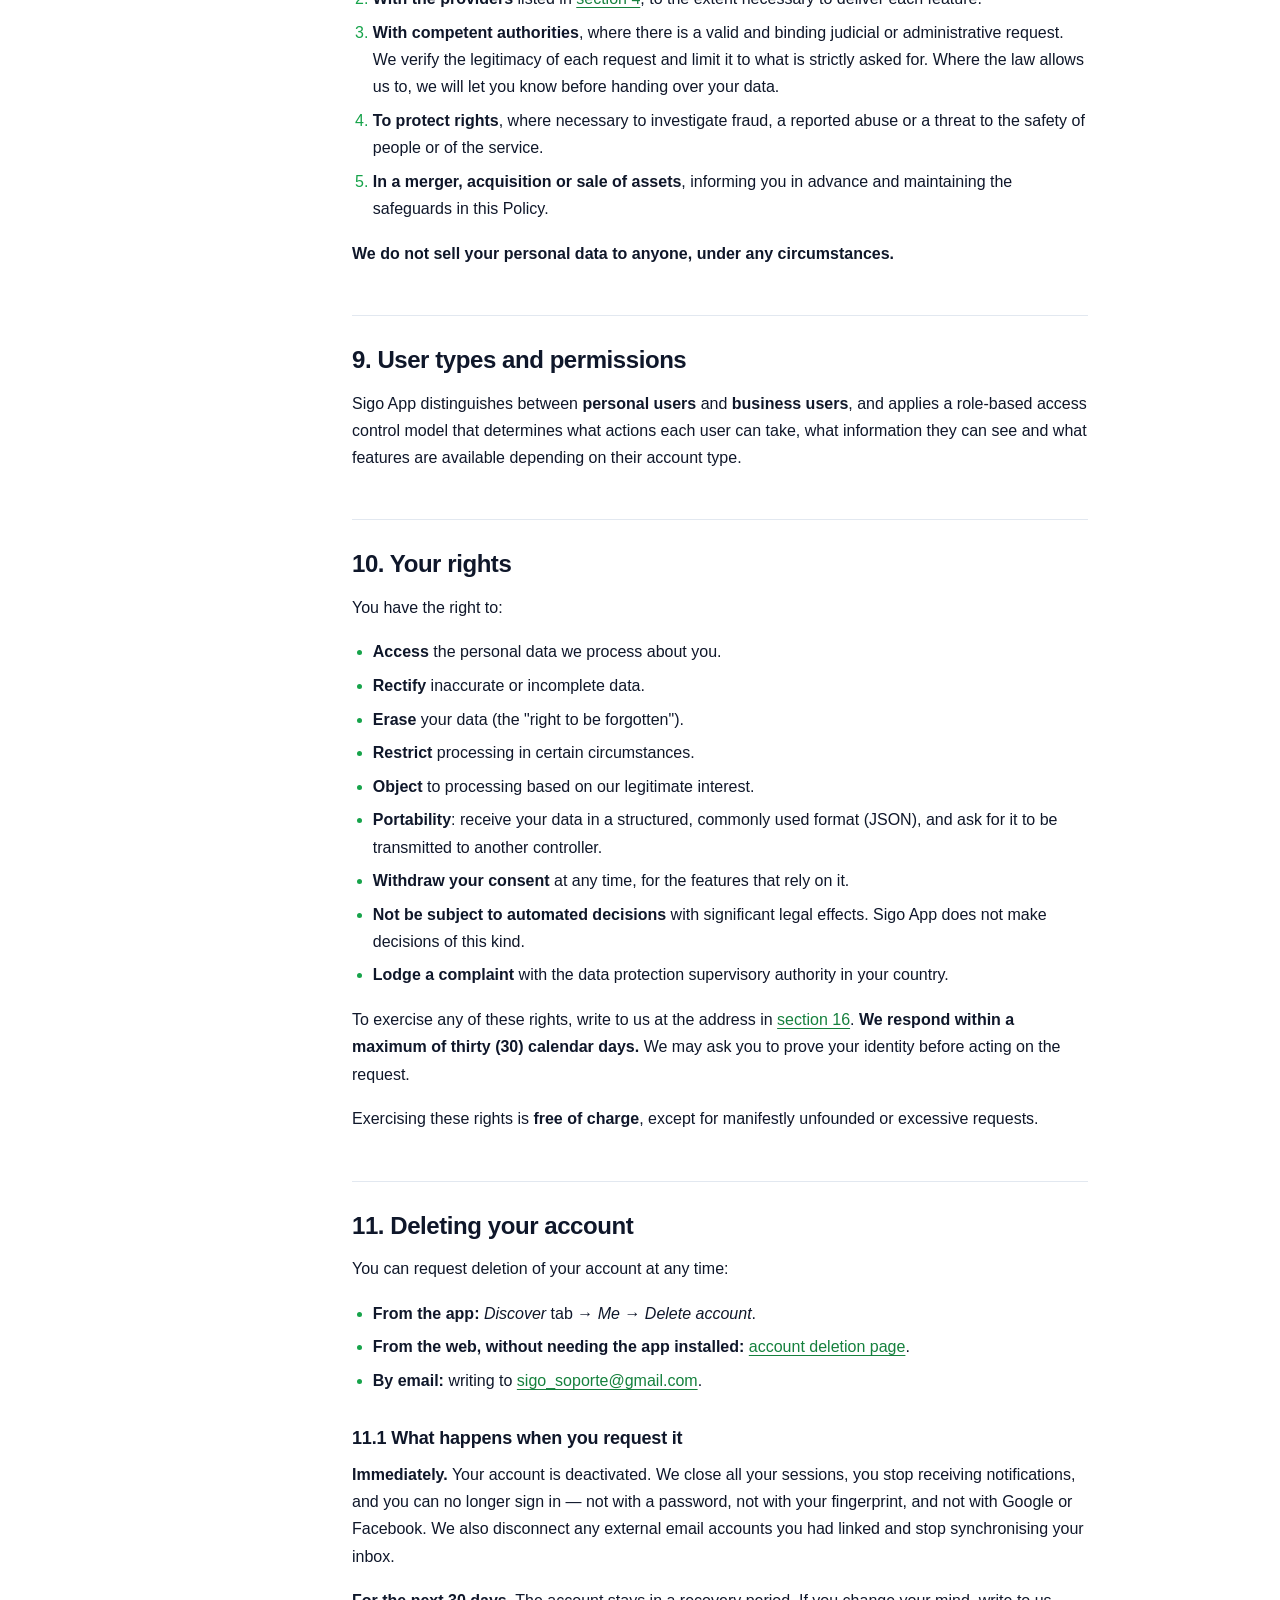
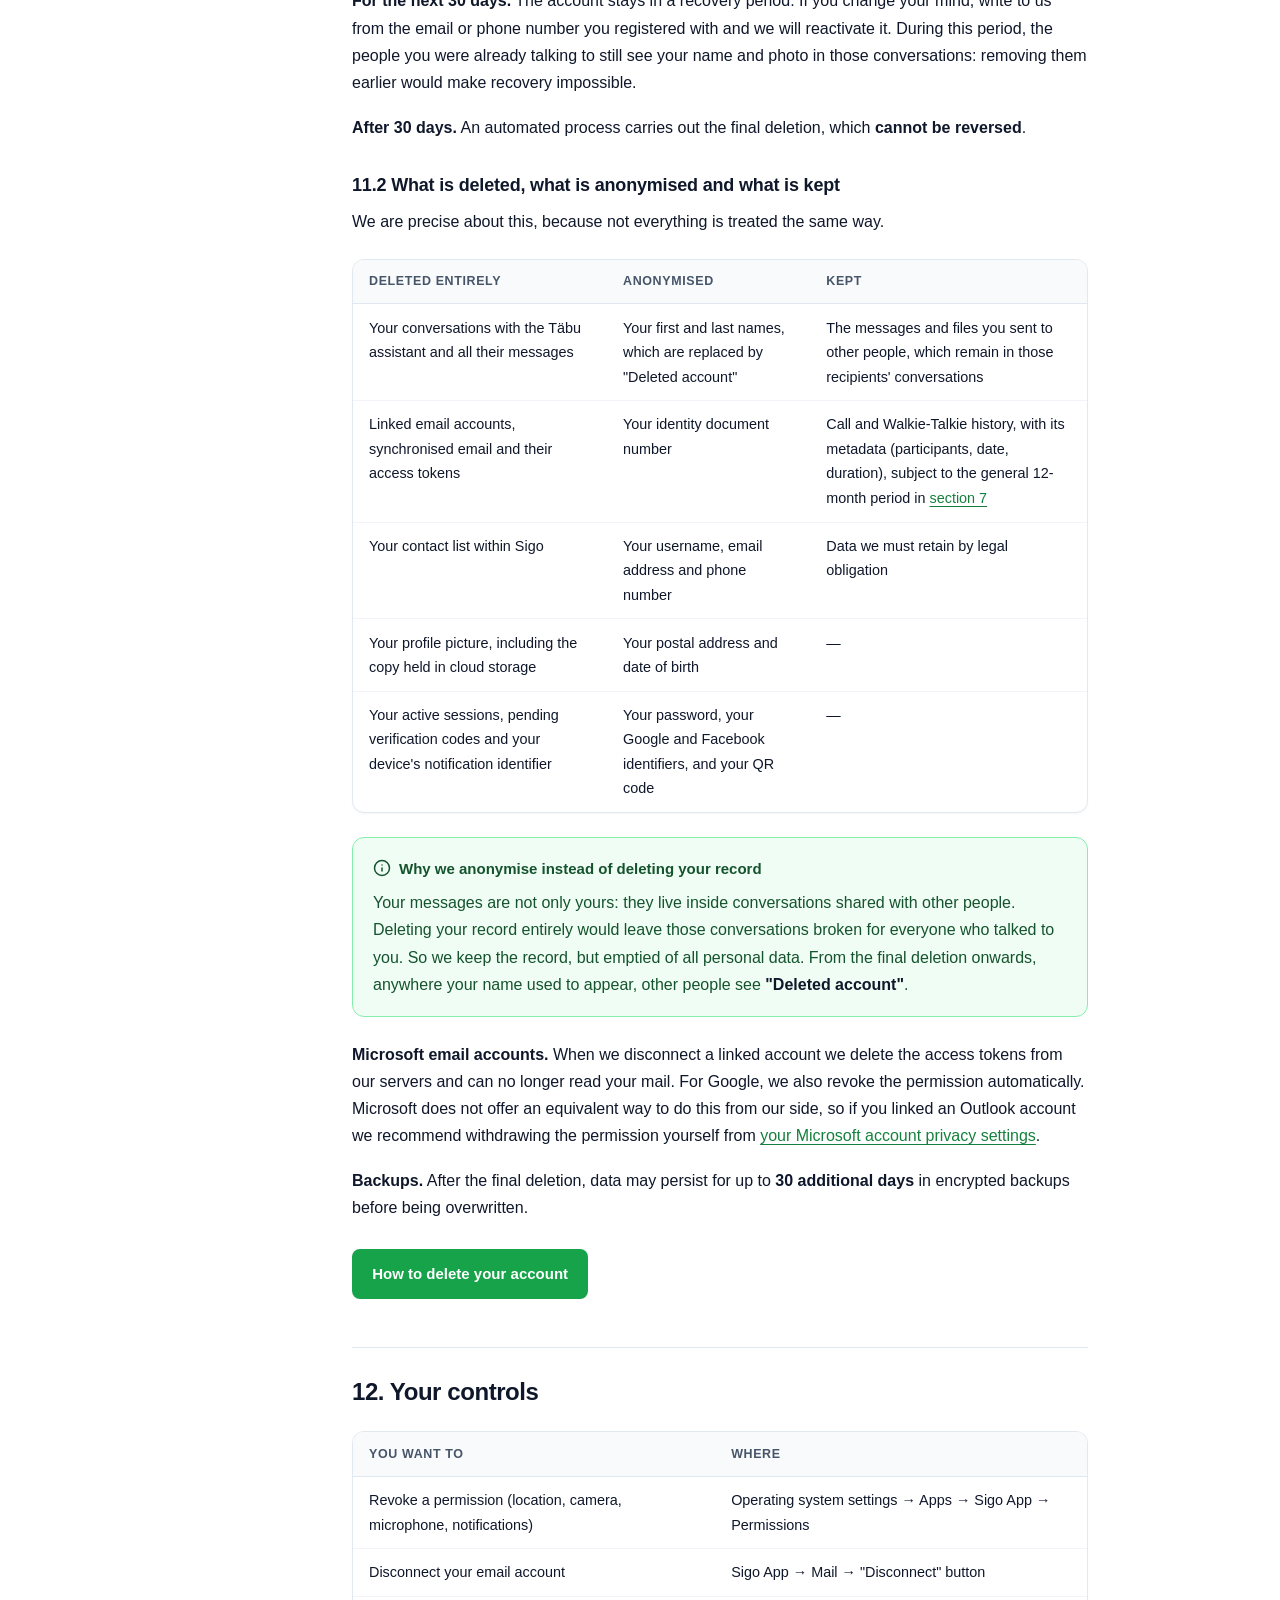
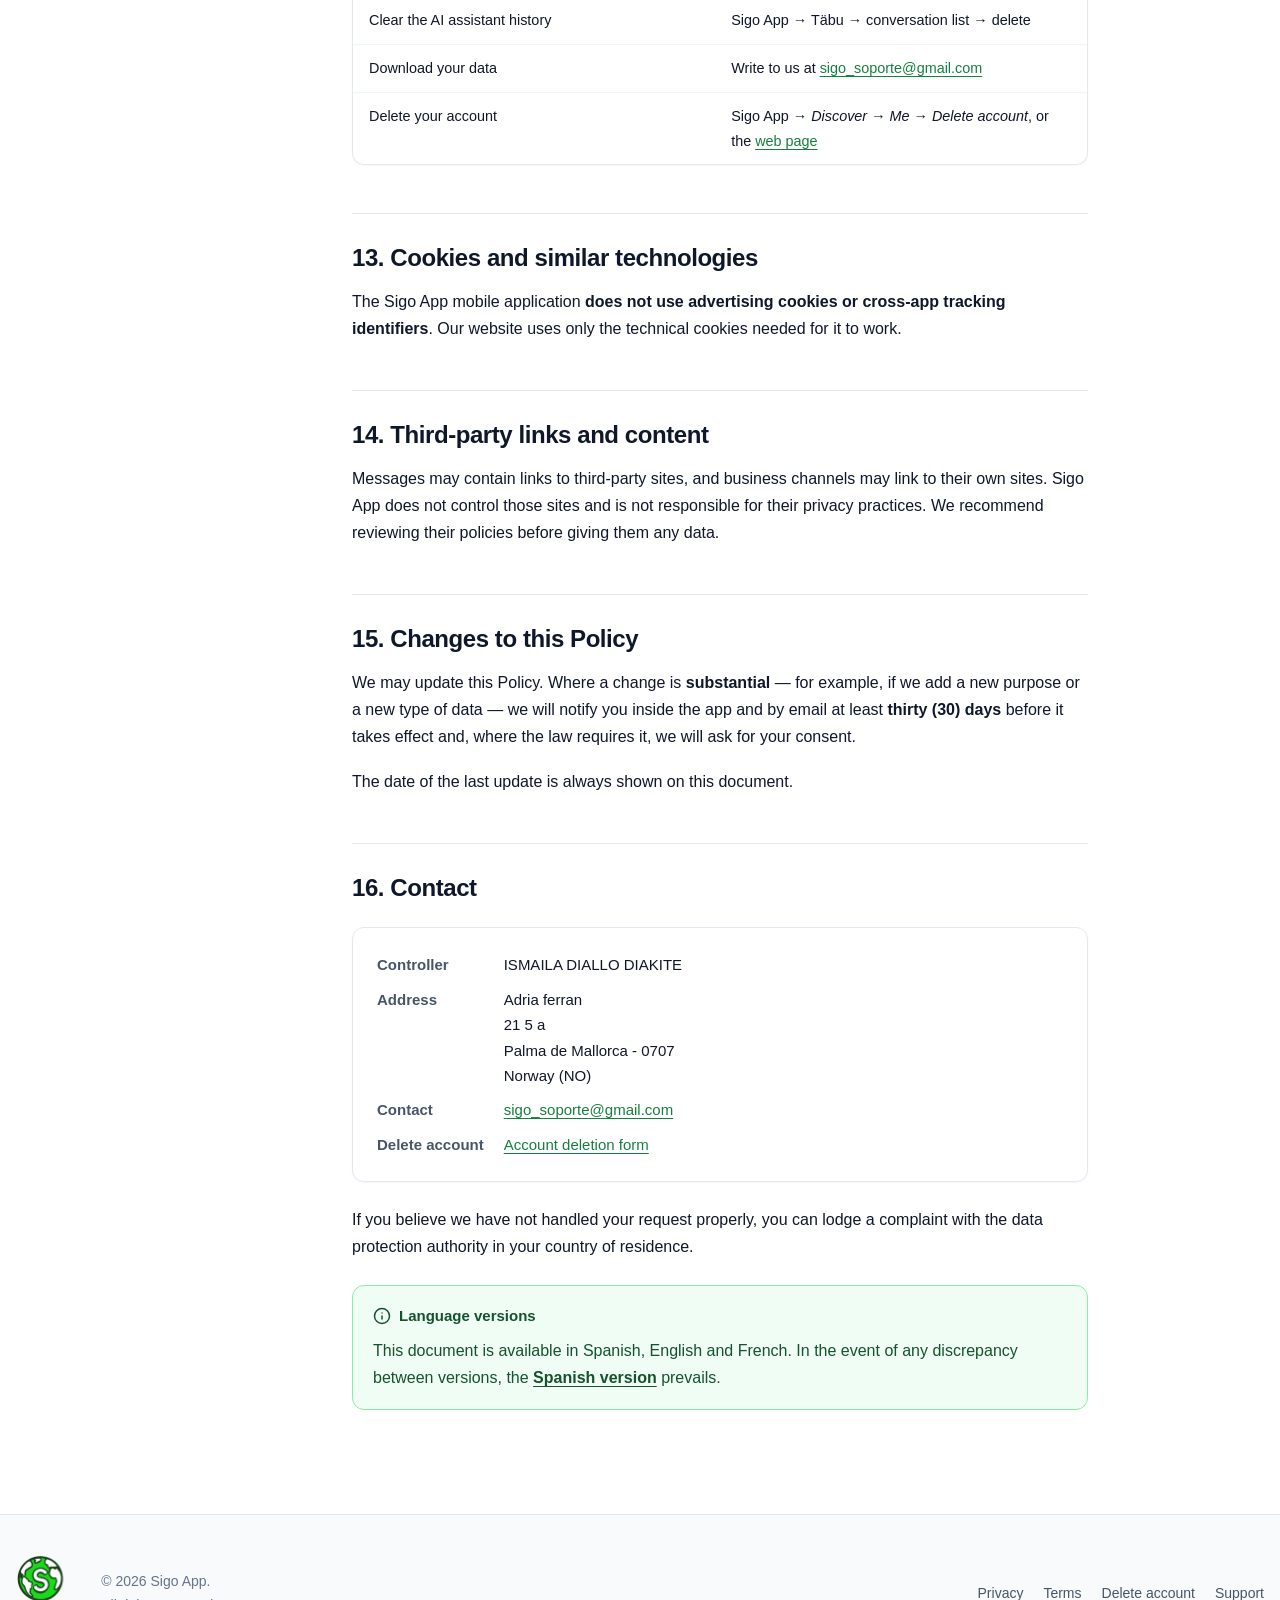
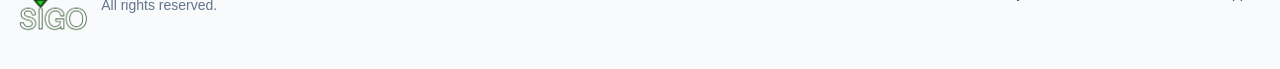
==== commit 89e85ae1: "Unificar un unico correo de contacto en todo el sitio Se quita la fila separada de Delegado de Prote" ====
--- a/en/index.html
+++ b/en/index.html
@@ -766,11 +766,8 @@
         <dt>Address</dt>
         <dd>Adria ferran<br>21 5 a<br>Palma de Mallorca - 0707<br>Norway (NO)</dd>
 
-        <dt>Privacy</dt>
+        <dt>Contact</dt>
         <dd><a href="mailto:sigo_soporte@gmail.com">sigo_soporte@gmail.com</a></dd>
-
-        <dt>Data Protection Officer</dt>
-        <dd><a href="mailto:dpo@sigoexpress.app">dpo@sigoexpress.app</a></dd>
 
         <dt>Delete account</dt>
         <dd><a href="delete-account.html">Account deletion form</a></dd>
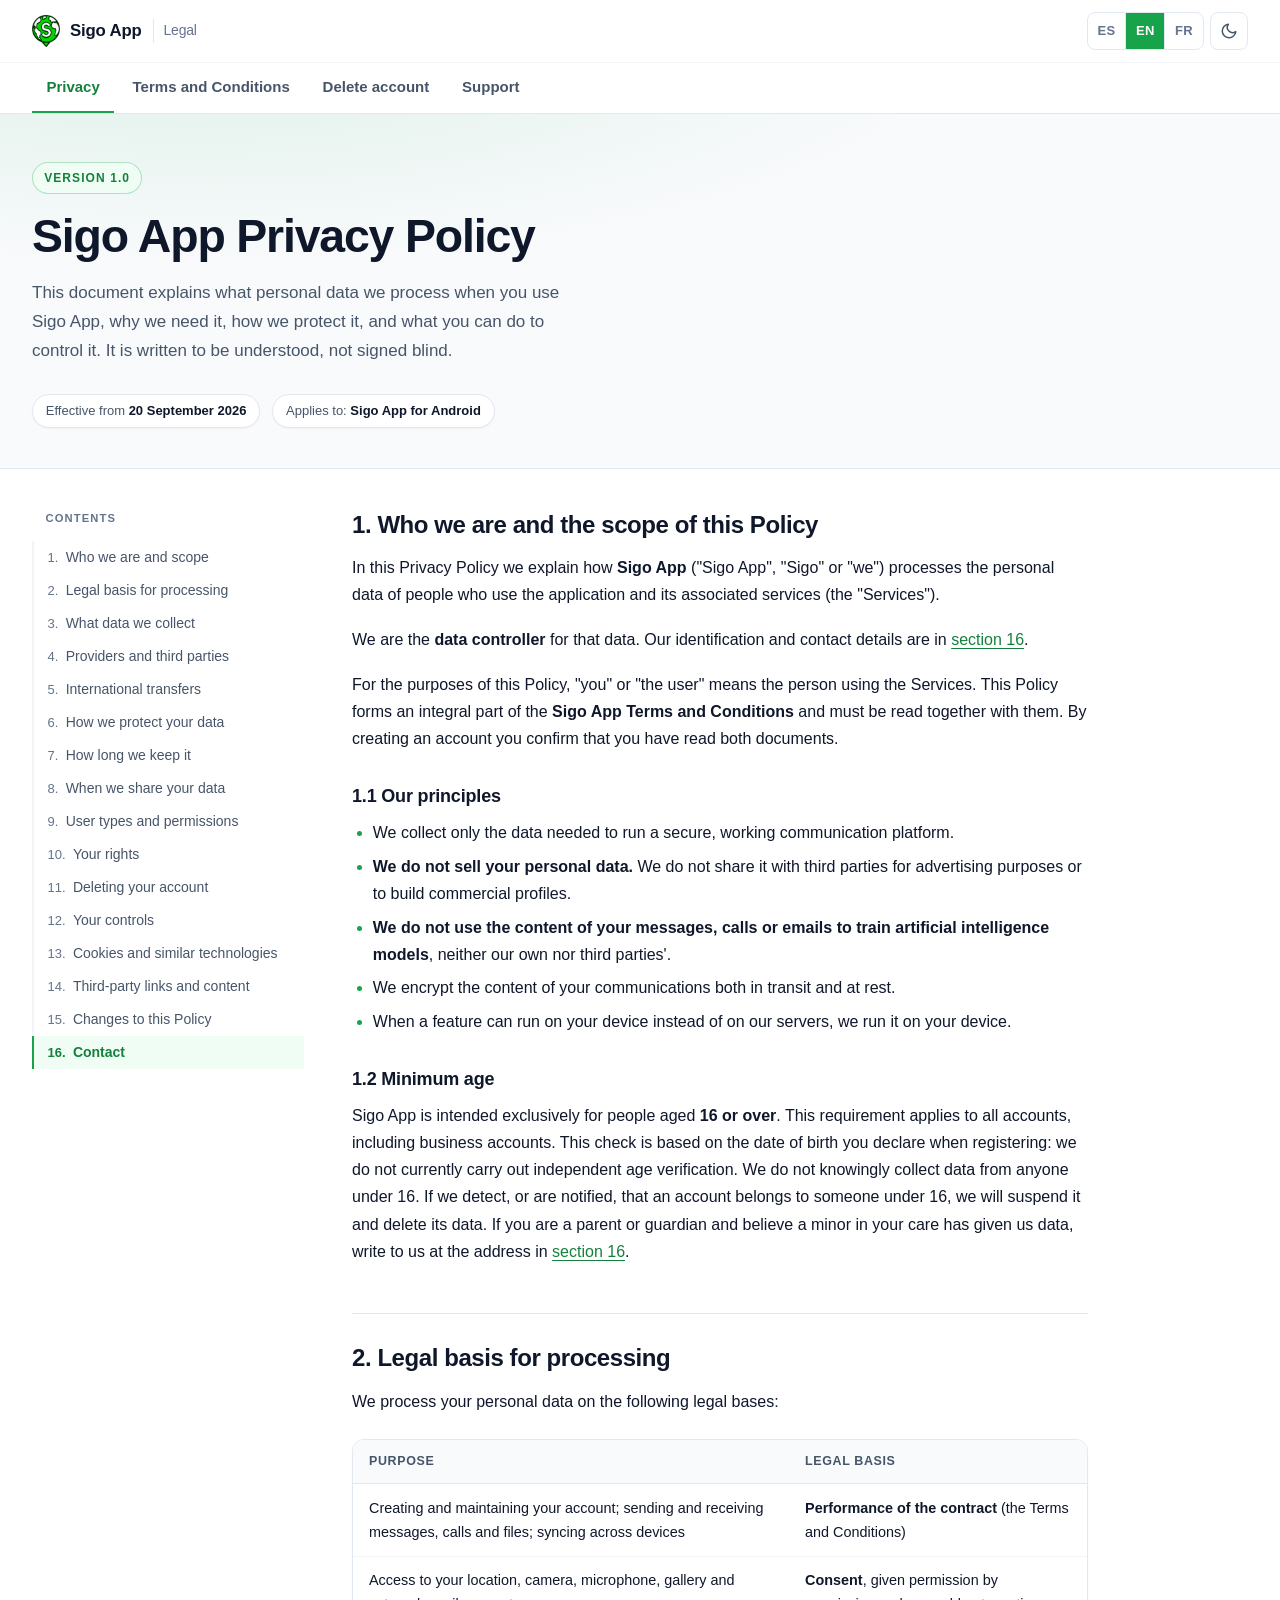
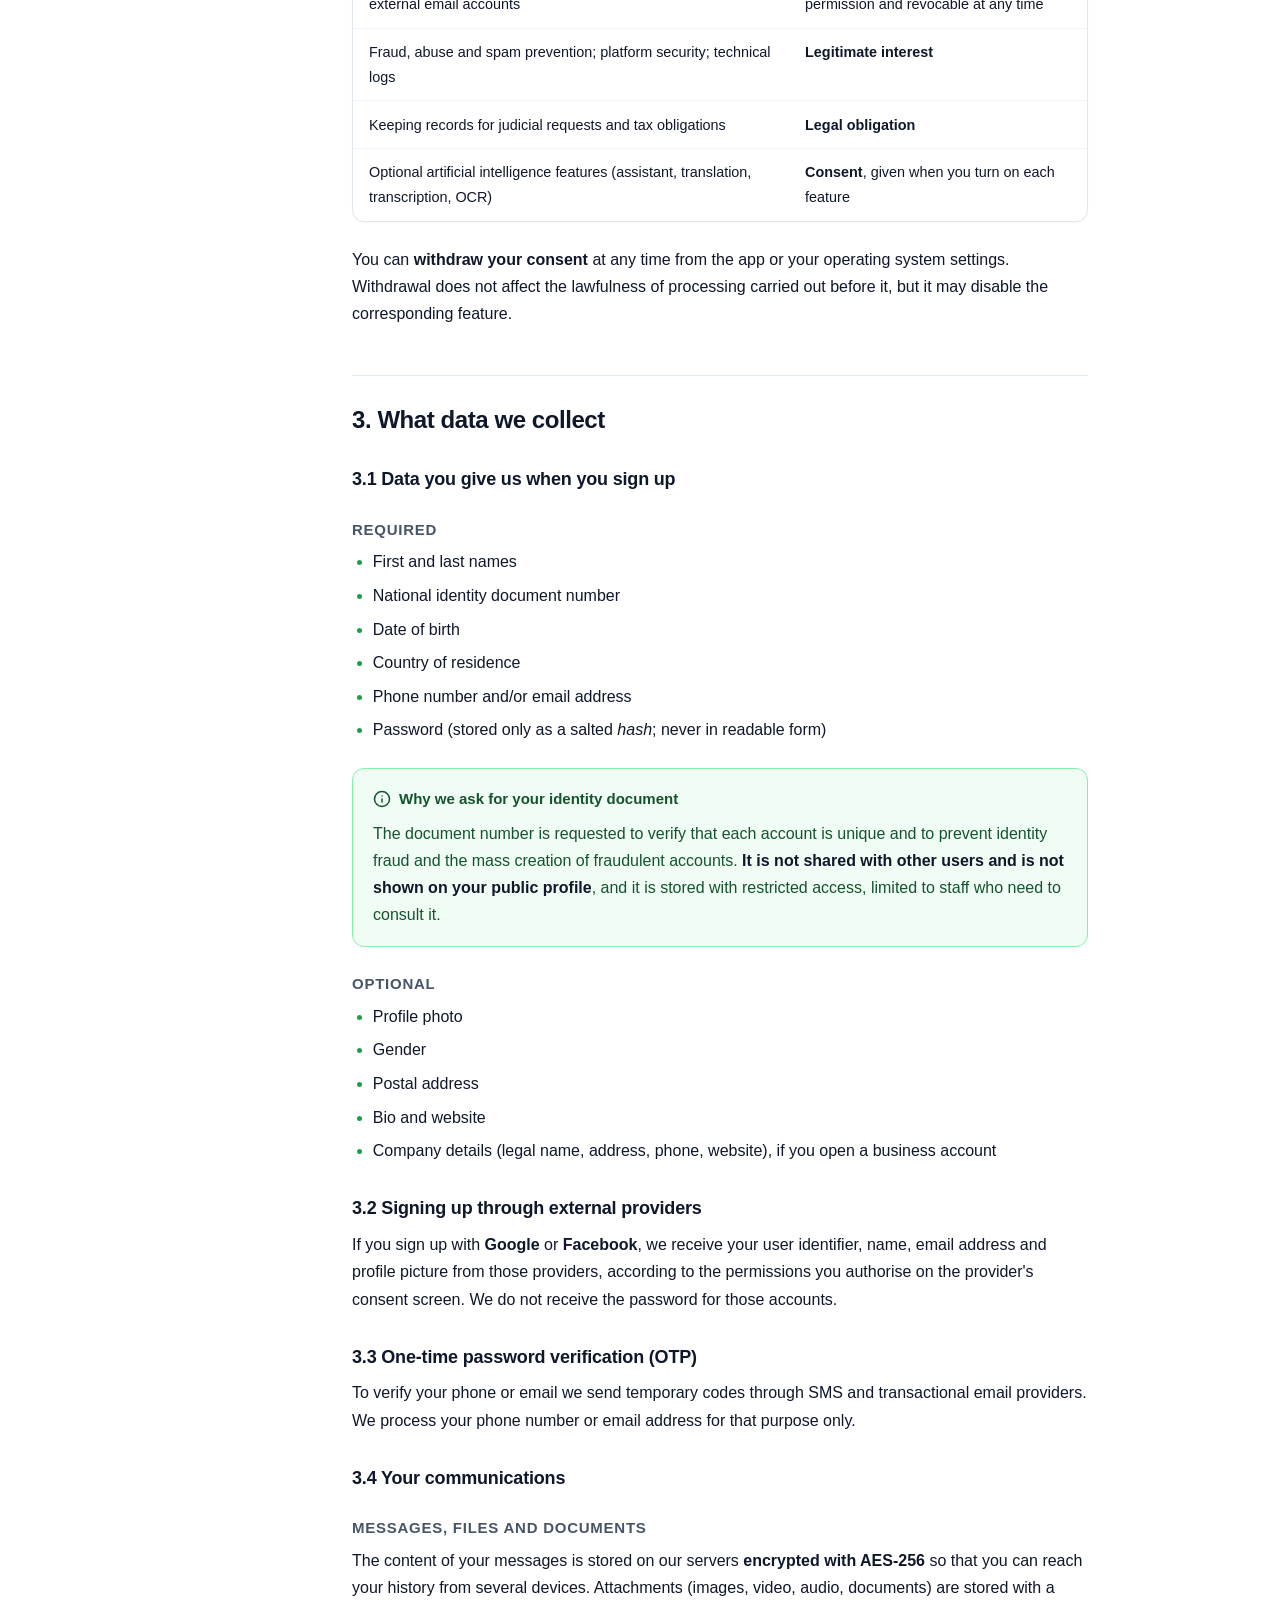
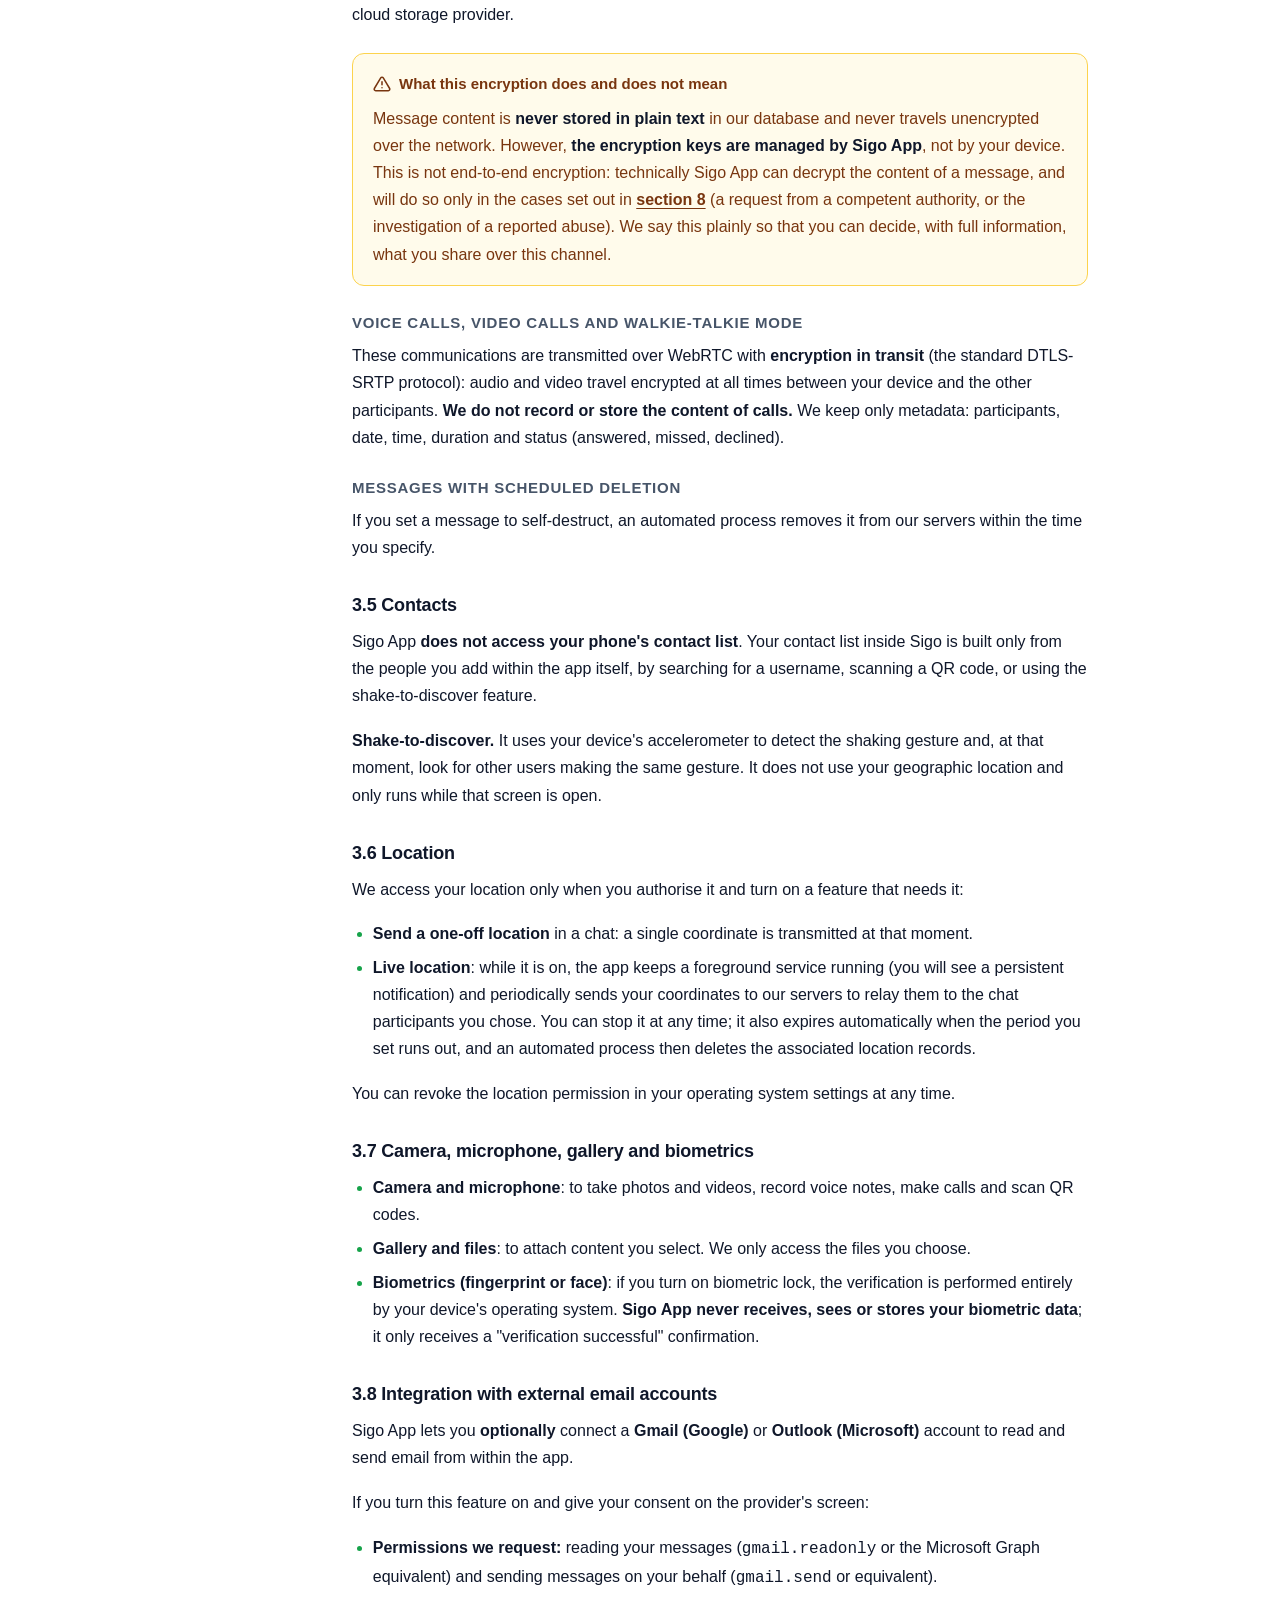
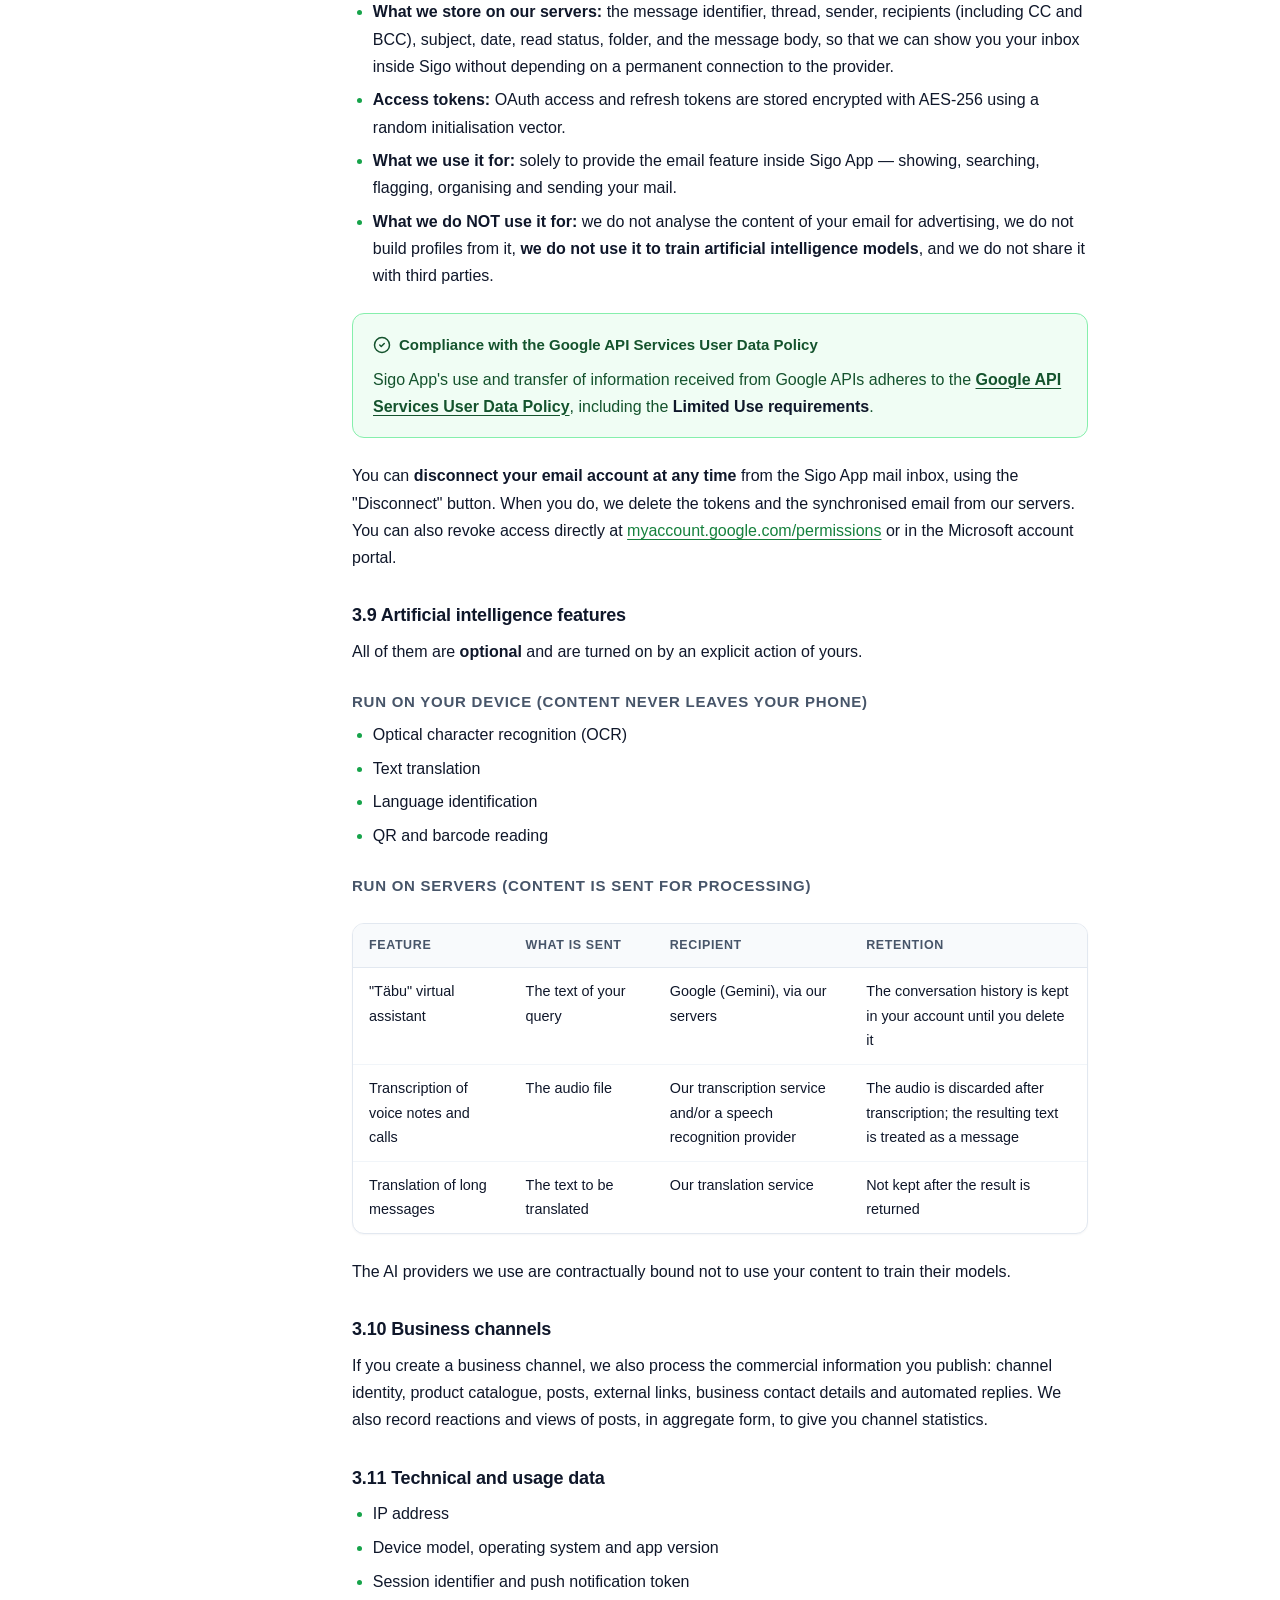
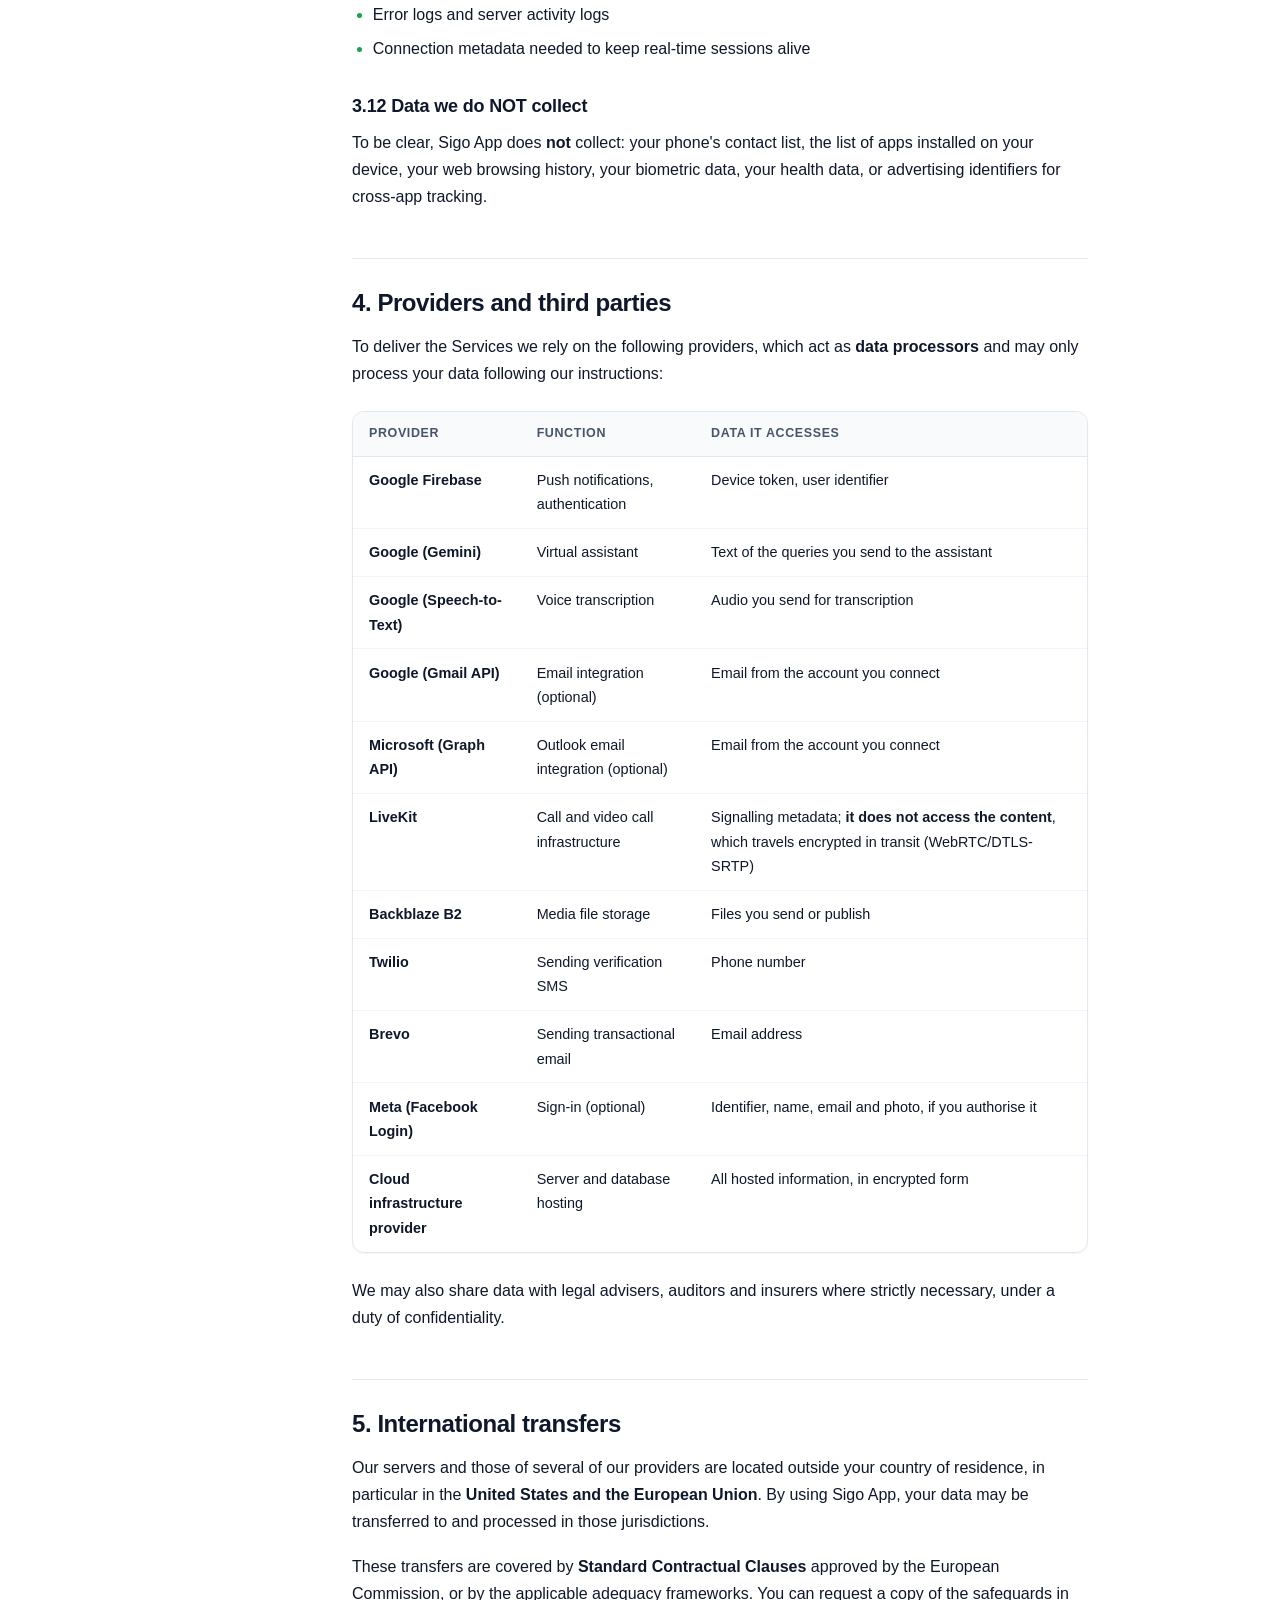
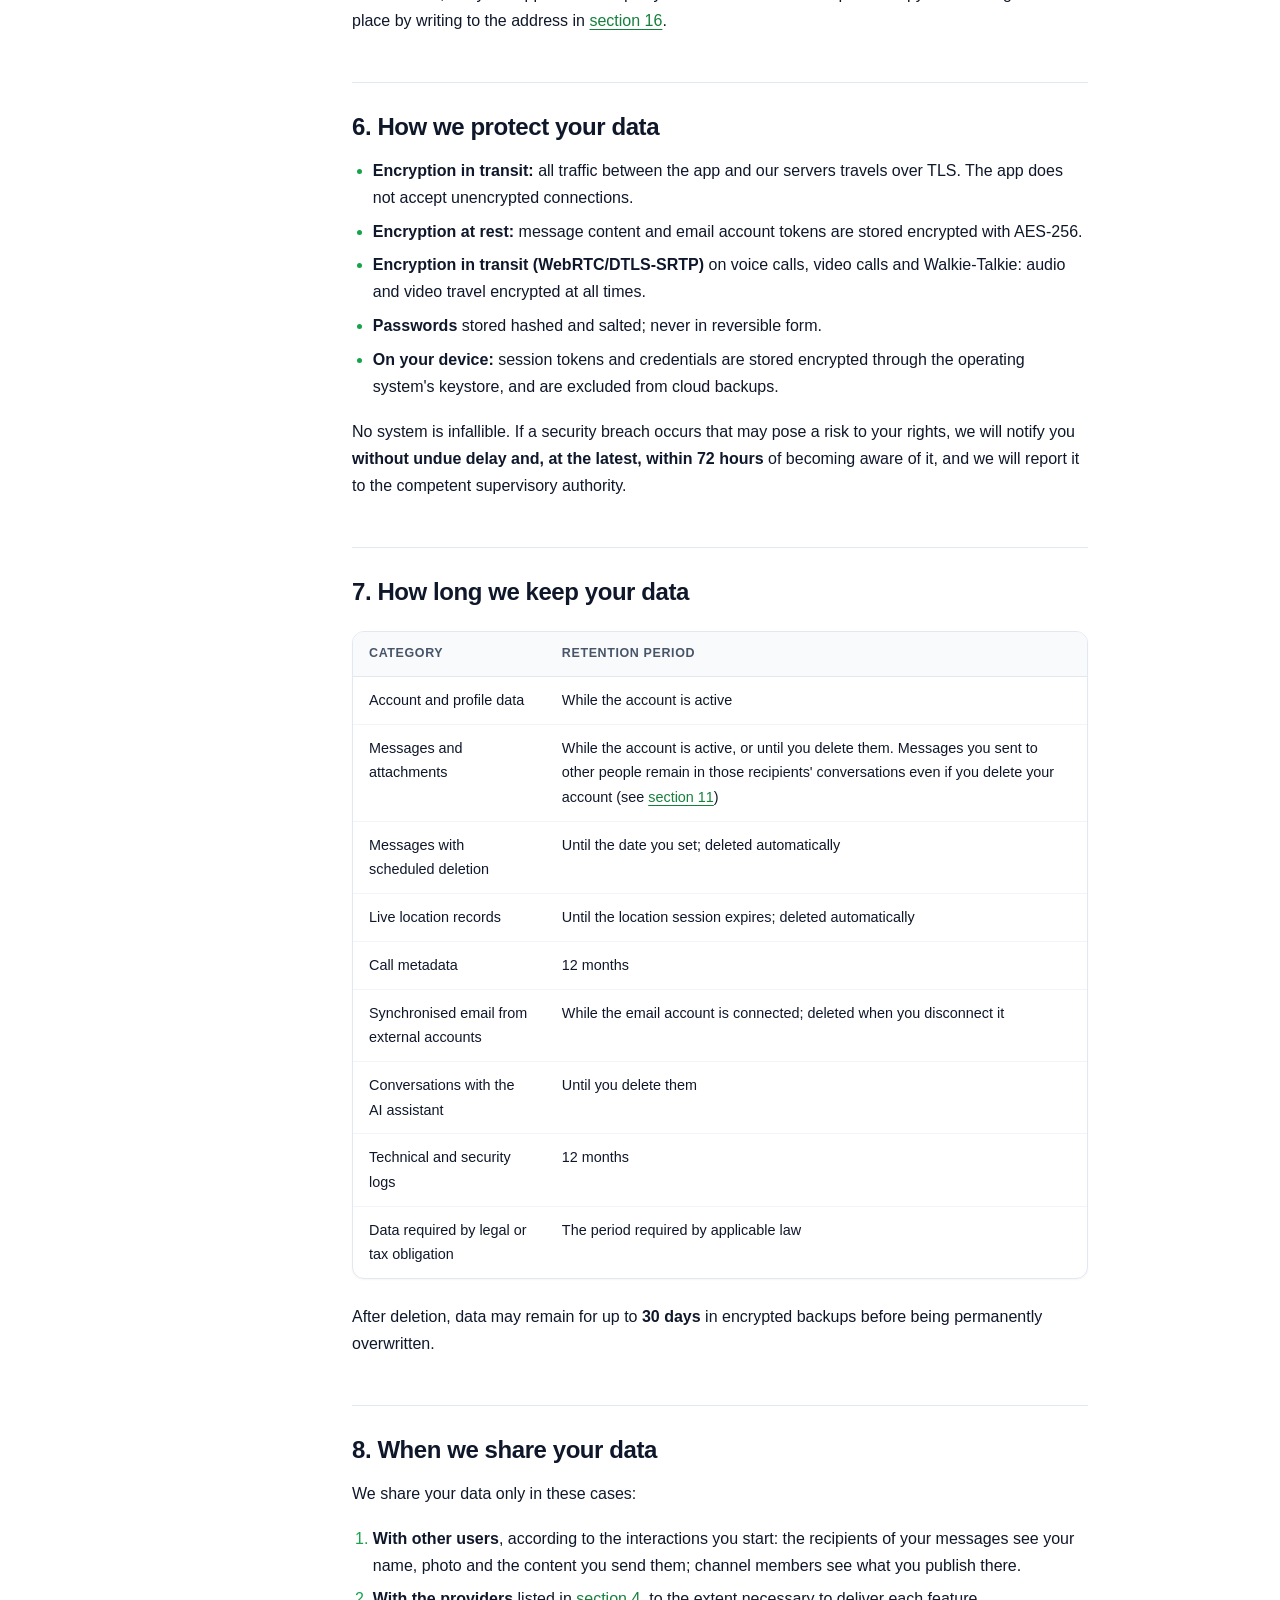
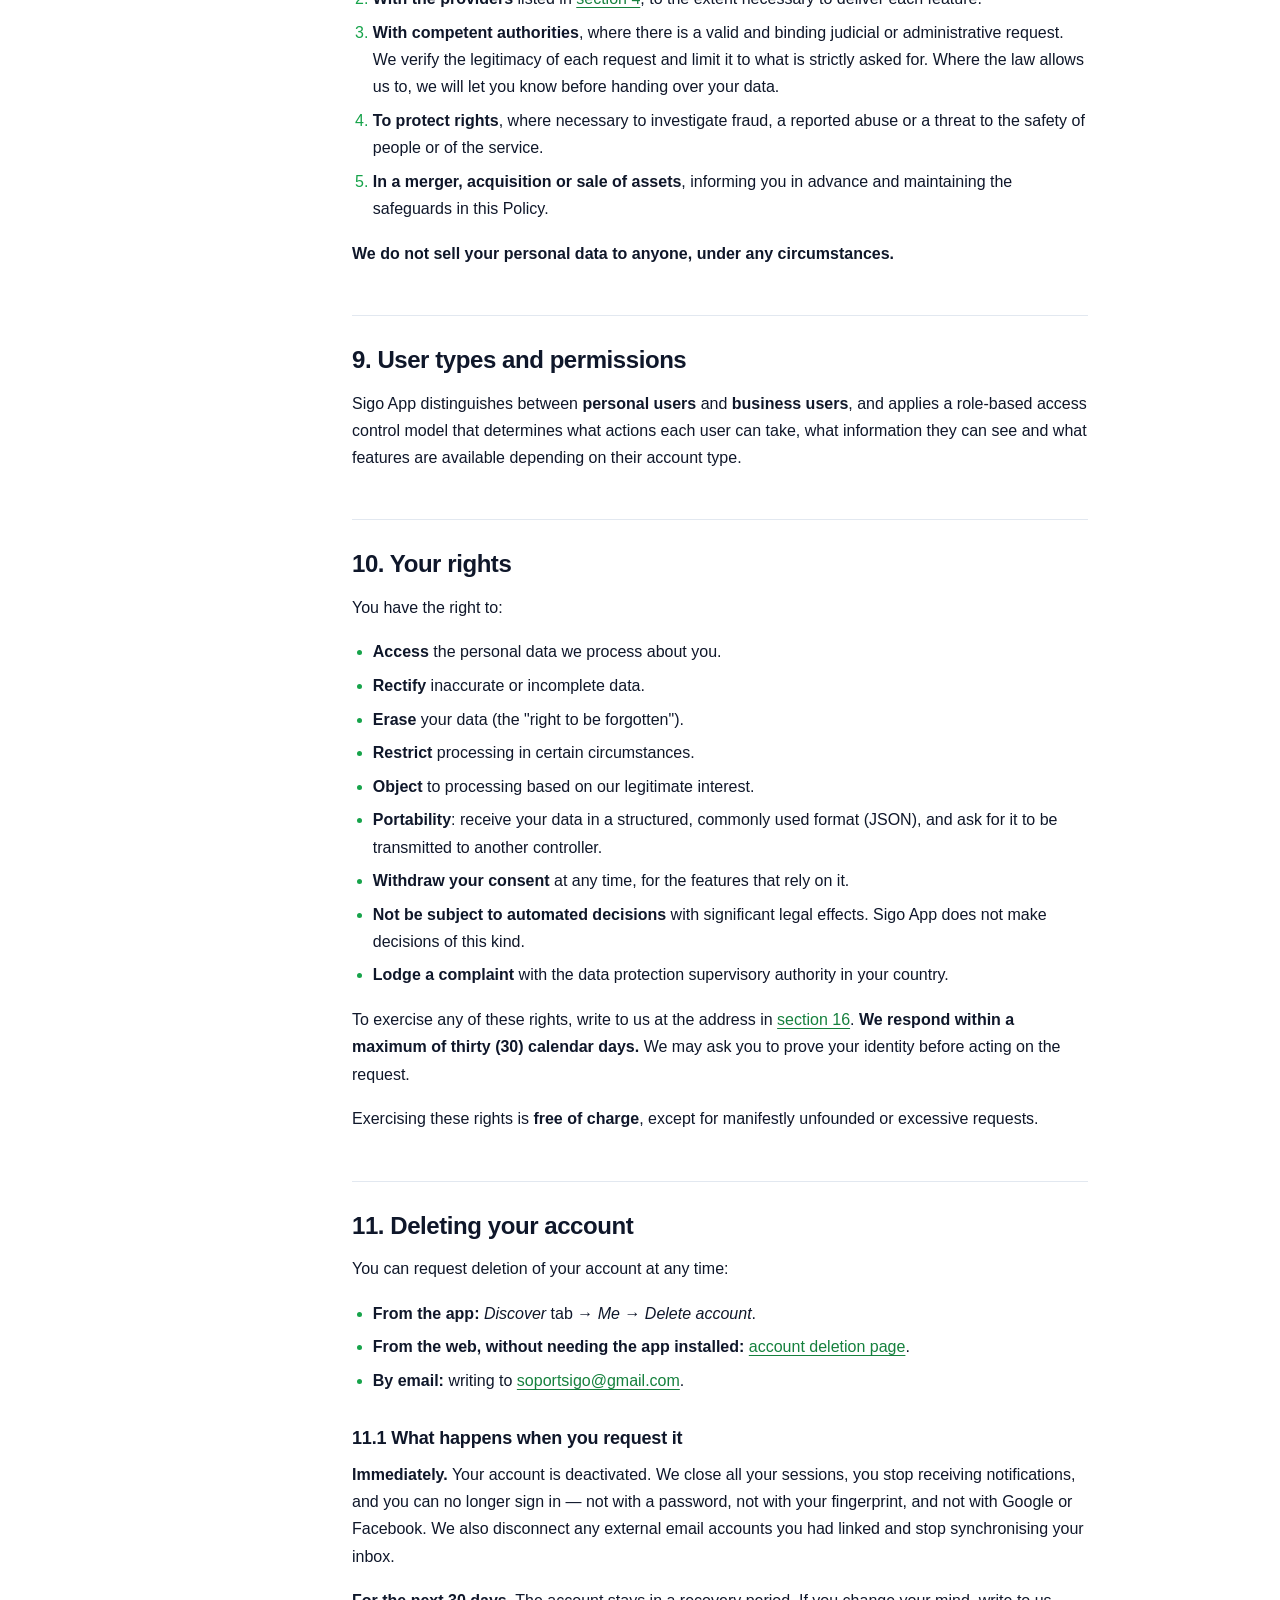
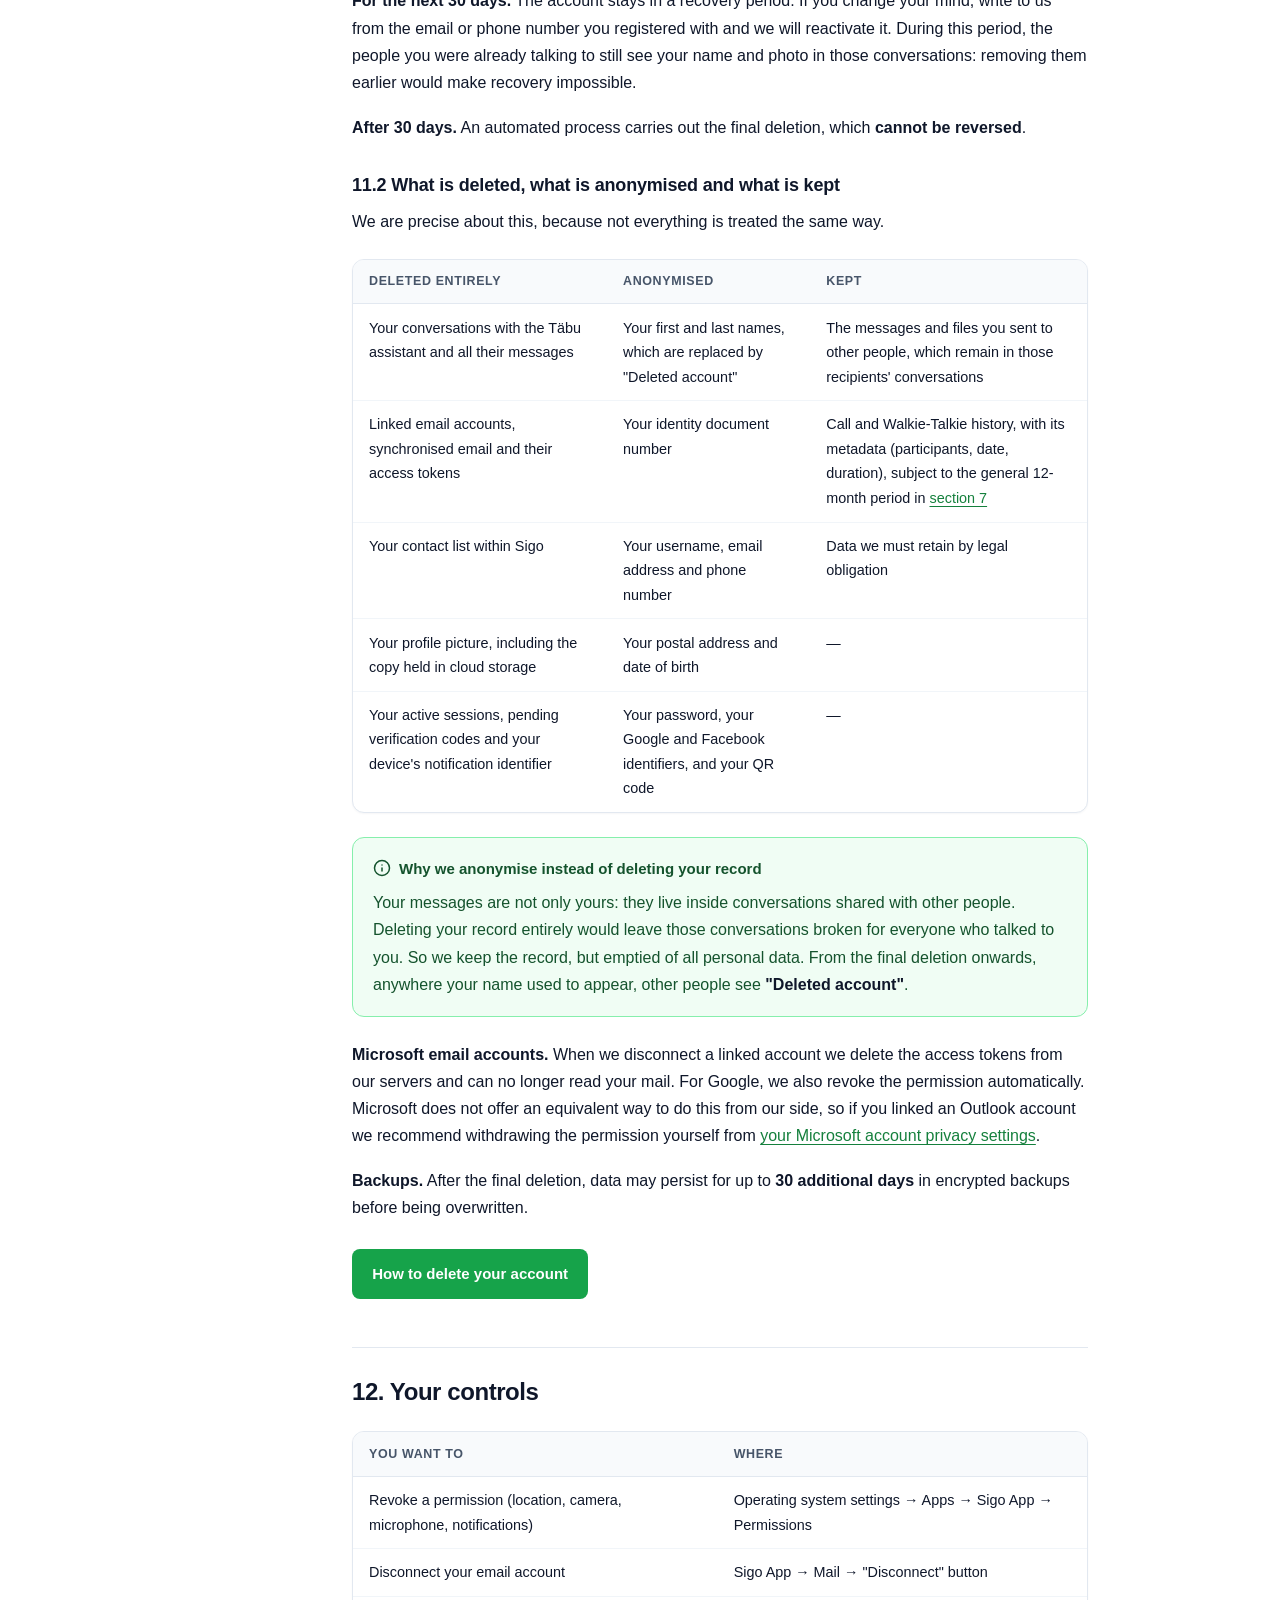
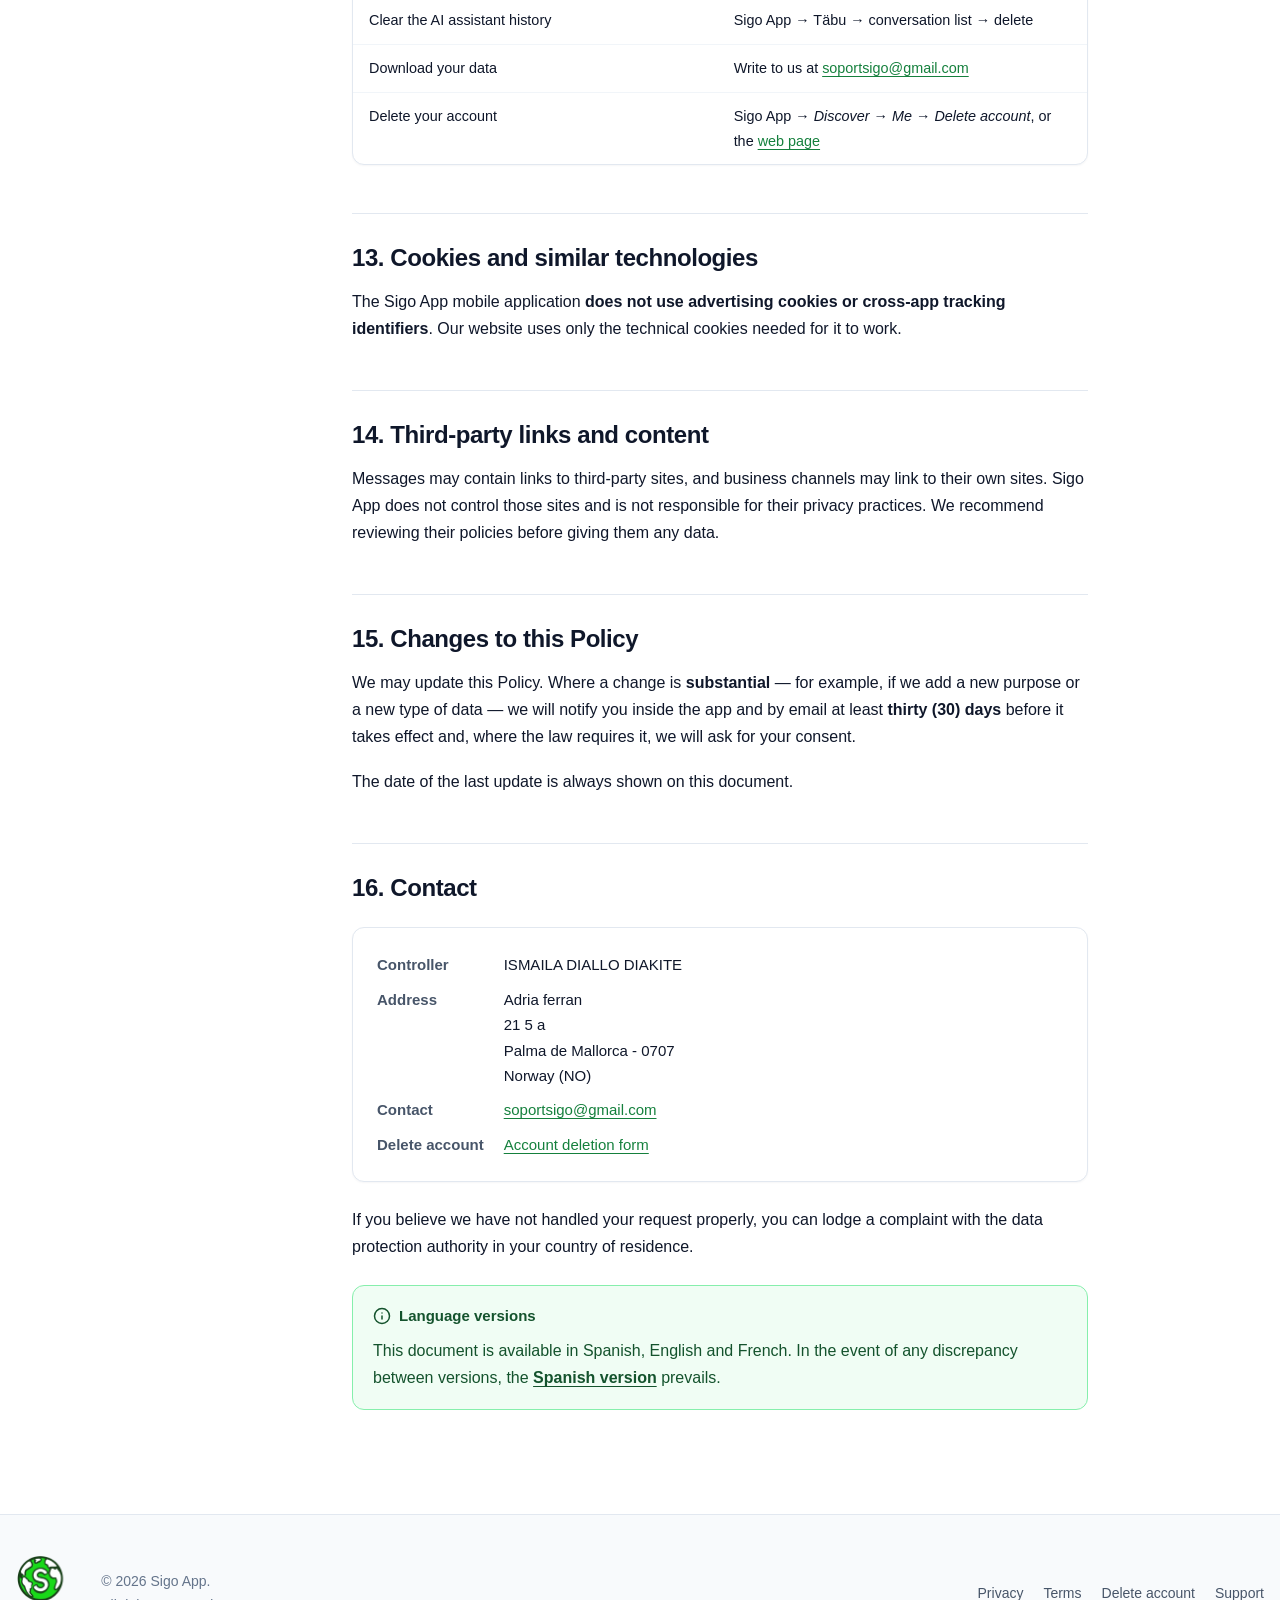
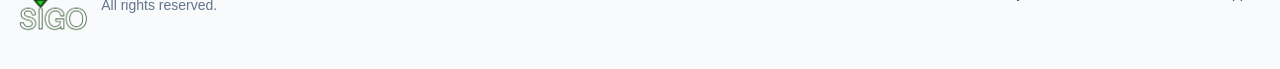
==== commit e09ddf18: "fix: actualizar correo de soporte a soportsigo@gmail.com en todas las paginas" ====
--- a/en/index.html
+++ b/en/index.html
@@ -600,7 +600,7 @@
     <ul>
       <li><strong>From the app:</strong> <em>Discover</em> tab → <em>Me</em> → <em>Delete account</em>.</li>
       <li><strong>From the web, without needing the app installed:</strong> <a href="delete-account.html">account deletion page</a>.</li>
-      <li><strong>By email:</strong> writing to <a href="mailto:sigo_soporte@gmail.com">sigo_soporte@gmail.com</a>.</li>
+      <li><strong>By email:</strong> writing to <a href="mailto:soportsigo@gmail.com">soportsigo@gmail.com</a>.</li>
     </ul>
 
     <h3 id="eliminacion-proceso">11.1 What happens when you request it</h3>
@@ -723,7 +723,7 @@
           <tr><td>Revoke a permission (location, camera, microphone, notifications)</td><td>Operating system settings → Apps → Sigo App → Permissions</td></tr>
           <tr><td>Disconnect your email account</td><td>Sigo App → Mail → "Disconnect" button</td></tr>
           <tr><td>Clear the AI assistant history</td><td>Sigo App → Täbu → conversation list → delete</td></tr>
-          <tr><td>Download your data</td><td>Write to us at <a href="mailto:sigo_soporte@gmail.com">sigo_soporte@gmail.com</a></td></tr>
+          <tr><td>Download your data</td><td>Write to us at <a href="mailto:soportsigo@gmail.com">soportsigo@gmail.com</a></td></tr>
           <tr><td>Delete your account</td><td>Sigo App → <em>Discover</em> → <em>Me</em> → <em>Delete account</em>, or the <a href="delete-account.html">web page</a></td></tr>
         </tbody>
       </table>
@@ -767,7 +767,7 @@
         <dd>Adria ferran<br>21 5 a<br>Palma de Mallorca - 0707<br>Norway (NO)</dd>
 
         <dt>Contact</dt>
-        <dd><a href="mailto:sigo_soporte@gmail.com">sigo_soporte@gmail.com</a></dd>
+        <dd><a href="mailto:soportsigo@gmail.com">soportsigo@gmail.com</a></dd>
 
         <dt>Delete account</dt>
         <dd><a href="delete-account.html">Account deletion form</a></dd>
